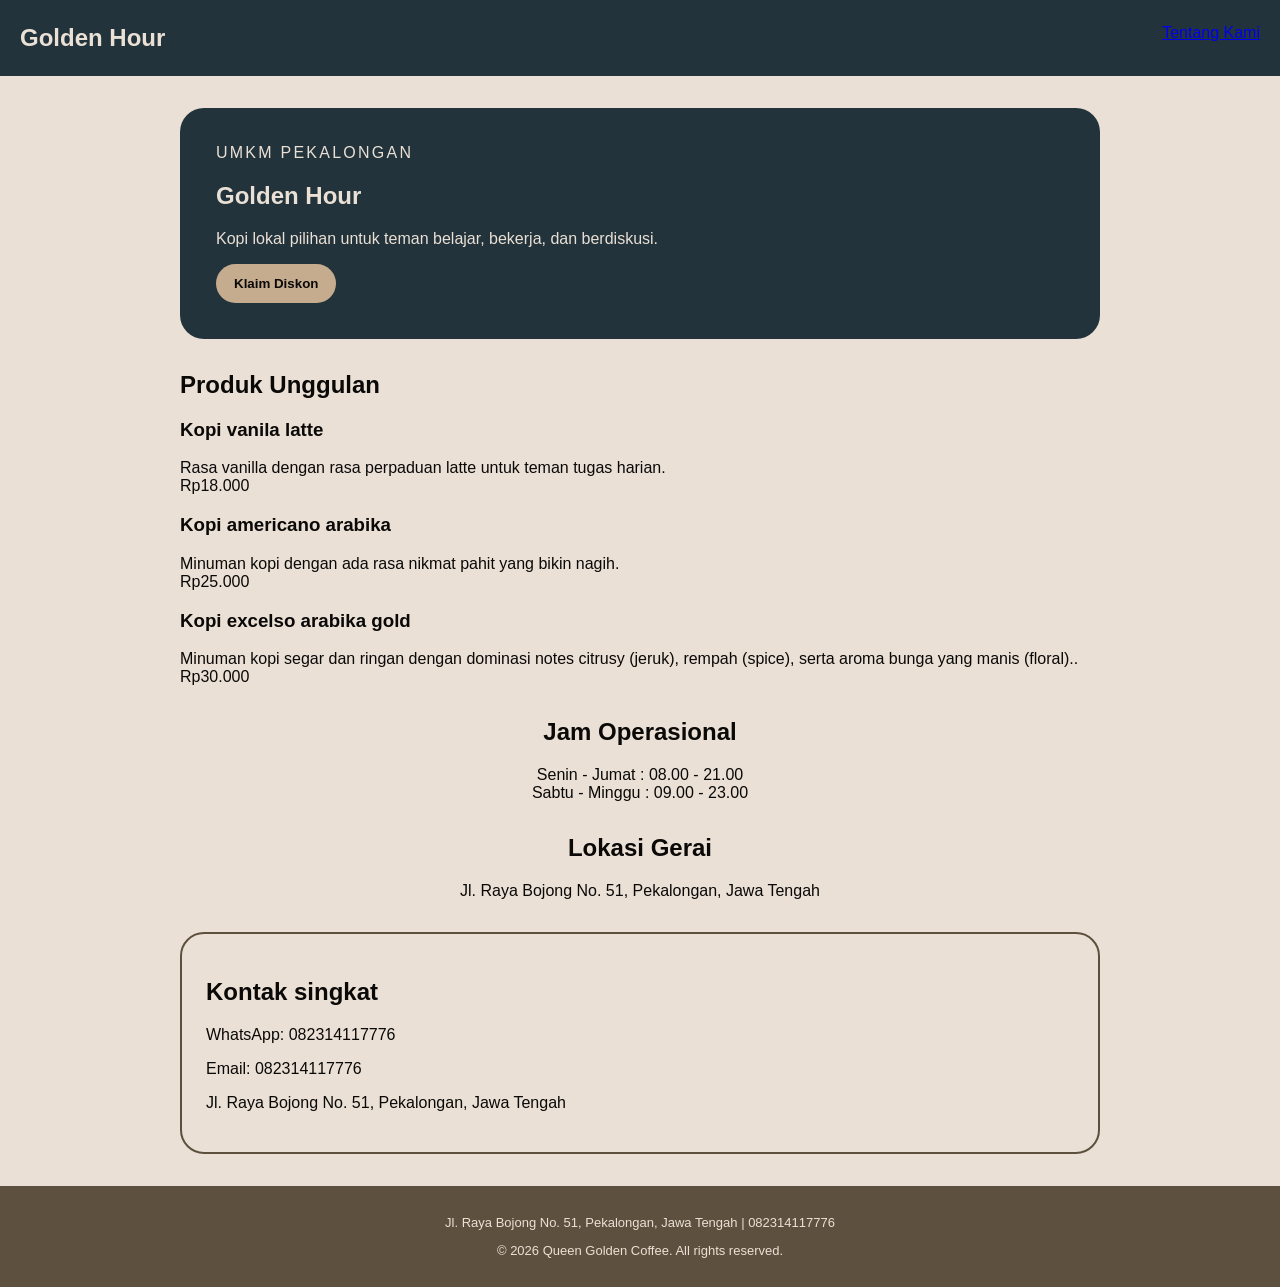
==== index.html @ 0b992c6f ""feat: tambah simantik html dan navigasi dua halaman"" ====
<!doctype html>
<html lang="id">

<head>
  <meta charset="utf-8" />
  <meta name="viewport" content="width=device-width, initial-scale=1" />
  <title>Golden Hour - Website UMKM</title>
  <link rel="stylesheet" href="css/style.css" />
</head>

<body>
  <a class="skip-link" href="#konten">Lewati ke konten utama</a>
  <header class="site-header">
    <h1 class="site-title">Golden Hour</h1>
    <nav class="site-navigation" aria-label="Main Navigation">
      <a href="tentang.html">Tentang Kami</a>
    </nav>
  </header>

  <main class="page" id="konten">
    <section class="hero">
      <p class="eyebrow">UMKM Pekalongan</p>
      <h1>Golden Hour</h1>
      <p>Kopi lokal pilihan untuk teman belajar, bekerja, dan berdiskusi.</p>
      <button id="promoButton" type="button">Klaim Diskon</button>
    </section>

    <section aria-labelledby="produk-title" class="products-section">
      <h2 id="produk-title">Produk Unggulan</h2>
      <div class="product-list">
        <article class="product-card">
          <h3>Kopi vanila latte</h3>
          <p>Rasa vanilla dengan rasa perpaduan latte untuk teman tugas harian.</p>
          <p class="price">Rp18.000</p>
        </article>
        <article class="product-card">
          <h3>Kopi americano arabika</h3>
          <p>Minuman kopi dengan ada rasa nikmat pahit yang bikin nagih.</p>
          <p class="price">Rp25.000</p>
        </article>
        <article class="product-card">
          <h3>Kopi excelso arabika gold</h3>
          <p>Minuman kopi segar dan ringan dengan dominasi notes citrusy (jeruk), rempah (spice), serta aroma bunga yang manis (floral)..</p>
          <p class="price">Rp30.000</p>
        </article>
      </div>
    </section>

    <section aria-labelledby="operational-time" class="operational-hours">
      <h2 id="operational-time">Jam Operasional</h2>
      <p>Senin - Jumat : 08.00 - 21.00</p>
      <p>Sabtu - Minggu : 09.00 - 23.00</p>
    </section>

    <section aria-labelledby="location" class="location-section">
      <h2 id="location">Lokasi Gerai</h2>
      <p>Jl. Raya Bojong No. 51, Pekalongan, Jawa Tengah</p>
    </section>

    <section aria-labelledby="contacts" class="contacts">
      <h2>Kontak singkat</h2>
      <p>WhatsApp: 082314117776</p>
      <p>Email: 082314117776</p>
      <p>Jl. Raya Bojong No. 51, Pekalongan, Jawa Tengah</p>
    </section>

  </main>
  <footer class="site-footer">
    <p>Jl. Raya Bojong No. 51, Pekalongan, Jawa Tengah | 082314117776</p>
    <p>&copy; 2026 Queen Golden Coffee. All rights reserved.</p>
  </footer>
  <script src="js/script.js"></script>
</body>

</html>
---- css/style.css ----
:root {
  --charcoal: #0a0908;
  --slate: #22333b;
  --ivory: #eae0d5;
  --sand: #c6ac8f;
  --brown: #5e503f;
}

.skip-link {
  position: absolute;
  left: -9999px;
  padding: 8px 12px;
  color: var(--ivory);
  background: var(--charcoal);
}

.skip-link:focus {
  top: 8px;
  left: 8px;
}

body {
  margin: 0;
  color: var(--charcoal);
  background: var(--ivory);
  font-family: Arial, sans-serif;
}

.site-header {
  padding: 24px 20px;
  background: var(--slate);
  display: flex;
  justify-content: space-between;
}

.site-title {
  margin: 0;
  color: var(--ivory);
  font-size: 24px;
  font-weight: 700;
}

.profile-image {
  width: 100%;
  max-width: 400px;
  height: auto;
  border-radius: 12px;
  margin-bottom: 16px;
}

.page {
  max-width: 920px;
  margin: 0 auto;
  padding: 32px 20px;
}

.hero {
  padding: 36px;
  color: var(--ivory);
  background: var(--slate);
  border-radius: 24px;
}

.eyebrow {
  margin: 0 0 8px;
  letter-spacing: 0.14em;
  text-transform: uppercase;
}

.products {
  padding-left: 1.2rem;
}

button {
  padding: 12px 18px;
  color: var(--charcoal);
  font-weight: 700;
  cursor: pointer;
  background: var(--sand);
  border: 0;
  border-radius: 999px;
}

.products-section {
  margin-top: 32px;
}

.products-section p {
  margin: 0;
}

.operational-hours {
  margin-top: 32px;
  text-align: center;
}

.operational-hours p {
  margin: 0;
}

.location-section {
  margin: 32px;
  text-align: center;
}

.location-section p {
  margin: 0;
}

.contacts {
  background-color: var(--ivory);
  border: 2px solid var(--brown);
  border-radius: 24px;
  padding: 24px;
}

.site-footer {
  font-size: small;
  padding: 16px;
  background: var(--brown);
  color: var(--ivory);
  text-align: center;
}
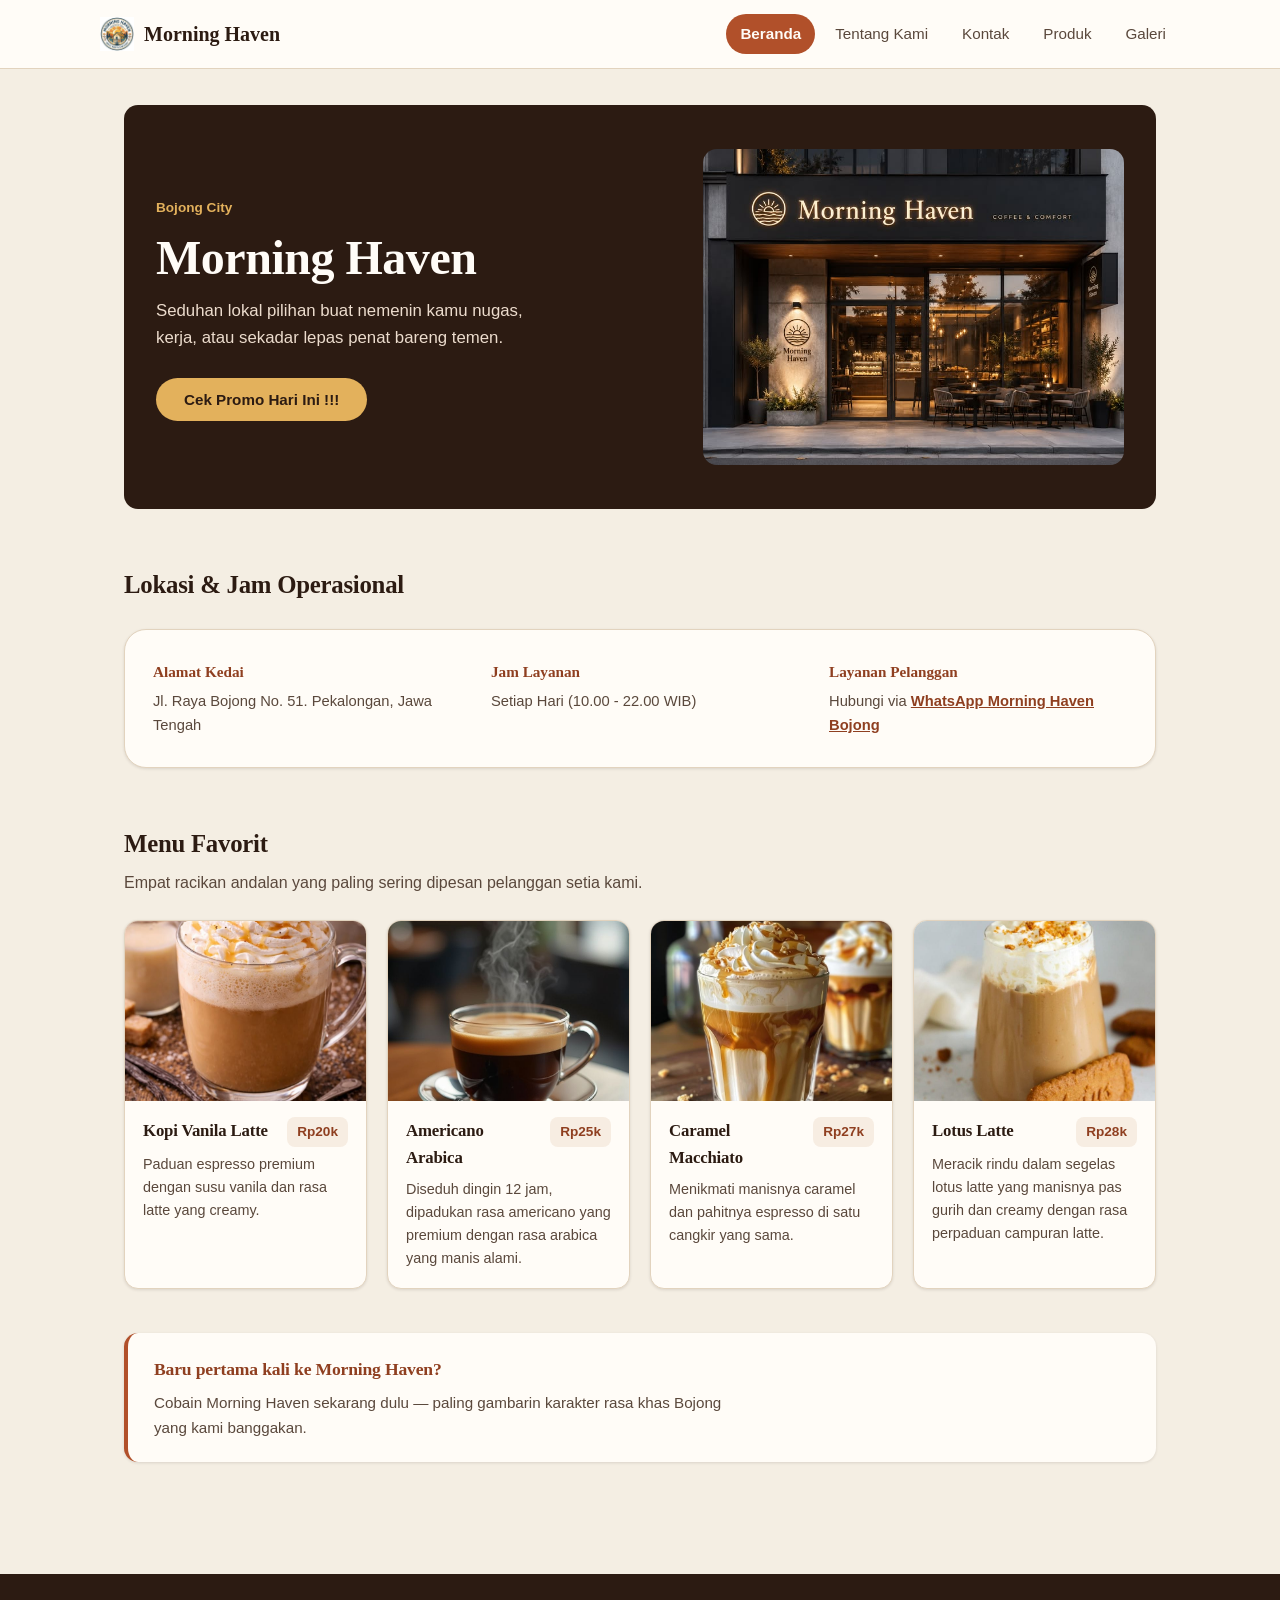
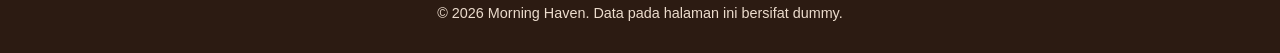
==== commit 3e31343b: "feat03:tambah media dan tabel katalog" ====
--- a/index.html
+++ b/index.html
@@ -1,75 +1,135 @@
-<!doctype html>
+<!DOCTYPE html>
 <html lang="id">
 
 <head>
-  <meta charset="utf-8" />
-  <meta name="viewport" content="width=device-width, initial-scale=1" />
-  <title>Golden Hour - Website UMKM</title>
-  <link rel="stylesheet" href="css/style.css" />
+    <meta charset="UTF-8">
+    <meta name="viewport" content="width=device-width, initial-scale=1.0">
+    <title>Morning Haven - Teman Nyantai & Nongkrong</title>
+    <link rel="stylesheet" href="css/style.css" />
 </head>
 
 <body>
-  <a class="skip-link" href="#konten">Lewati ke konten utama</a>
-  <header class="site-header">
-    <h1 class="site-title">Golden Hour</h1>
-    <nav class="site-navigation" aria-label="Main Navigation">
-      <a href="tentang.html">Tentang Kami</a>
-    </nav>
-  </header>
+    <a class="skip-link" href="#konten">Lewati ke konten utama</a>
+    <header class="site-header">
+        <nav class="nav" aria-label="Navigasi utama">
+            <a class="brand" href="index.html">
+                <img class="brand-mark" src="assest/images/logo_morninghaven.jpeg" alt="logo Morning Haven" width="34" height="34">
+                Morning Haven
+            </a>
+            <ul class="nav-list">
+                <li><a class="active" aria-current="page" href="index.html">Beranda</a></li>
+                <li><a href="tentang.html">Tentang Kami</a></li>
+                <li><a href="index.html#kontak">Kontak</a></li>
+                <li><a href="produk.html">Produk</a></li>
+                <li><a href="galeri.html">Galeri</a></li>
+            </ul>
+        </nav>
+    </header>
 
-  <main class="page" id="konten">
-    <section class="hero">
-      <p class="eyebrow">UMKM Pekalongan</p>
-      <h1>Golden Hour</h1>
-      <p>Kopi lokal pilihan untuk teman belajar, bekerja, dan berdiskusi.</p>
-      <button id="promoButton" type="button">Klaim Diskon</button>
-    </section>
+    <main id="konten" class="page">
+        <!-- Hero Section -->
+        <section class="hero">
+            <div class="hero-copy">
+                <span class="eyebrow">Bojong City</span>
+                <h1>Morning Haven</h1>
+                <p class="hero-desc">Seduhan lokal pilihan buat nemenin kamu nugas, kerja, atau sekadar lepas penat
+                    bareng temen.</p>
+                <div class="hero-action">
+                    <button id="promoButton" type="button" aria-pressed="false">Cek Promo Hari Ini !!!</button>
+                </div>
+            </div>
+            <img src="assest/images/tampak_depan_morninghaven.jpeg" alt="Tampak depan kedai Morning Haven" class="hero-img" />
+        </section>
 
-    <section aria-labelledby="produk-title" class="products-section">
-      <h2 id="produk-title">Produk Unggulan</h2>
-      <div class="product-list">
-        <article class="product-card">
-          <h3>Kopi vanila latte</h3>
-          <p>Rasa vanilla dengan rasa perpaduan latte untuk teman tugas harian.</p>
-          <p class="price">Rp18.000</p>
-        </article>
-        <article class="product-card">
-          <h3>Kopi americano arabika</h3>
-          <p>Minuman kopi dengan ada rasa nikmat pahit yang bikin nagih.</p>
-          <p class="price">Rp25.000</p>
-        </article>
-        <article class="product-card">
-          <h3>Kopi excelso arabika gold</h3>
-          <p>Minuman kopi segar dan ringan dengan dominasi notes citrusy (jeruk), rempah (spice), serta aroma bunga yang manis (floral)..</p>
-          <p class="price">Rp30.000</p>
-        </article>
-      </div>
-    </section>
+        <section id="kontak" class="section" aria-labelledby="kontak-title">
+            <div class="section-head">
+                <h2 id="kontak-title">Lokasi & Jam Operasional</h2>
+            </div>
+            <div class="contact-card">
+                <div class="contact-item">
+                    <strong>Alamat Kedai</strong>
+                    <p>Jl. Raya Bojong No. 51. Pekalongan, Jawa Tengah </p>
+                </div>
+                <div class="contact-item">
+                    <strong>Jam Layanan</strong>
+                    <p>Setiap Hari (10.00 - 22.00 WIB)</p>
+                </div>
+                <div class="contact-item">
+                    <strong>Layanan Pelanggan</strong>
+                    <p>Hubungi via <a href="https://wa.me/6282314117776" target="_blank"
+                            rel="noopener noreferrer">WhatsApp Morning Haven Bojong</a></p>
+                </div>
+            </div>
+        </section>
 
-    <section aria-labelledby="operational-time" class="operational-hours">
-      <h2 id="operational-time">Jam Operasional</h2>
-      <p>Senin - Jumat : 08.00 - 21.00</p>
-      <p>Sabtu - Minggu : 09.00 - 23.00</p>
-    </section>
+        <section class="section" aria-labelledby="produk-title">
+            <div class="section-head">
+                <h2 id="produk-title">Menu Favorit</h2>
+                <p>Empat racikan andalan yang paling sering dipesan pelanggan setia kami.</p>
+            </div>
 
-    <section aria-labelledby="location" class="location-section">
-      <h2 id="location">Lokasi Gerai</h2>
-      <p>Jl. Raya Bojong No. 51, Pekalongan, Jawa Tengah</p>
-    </section>
+            <div class="products">
+                <figure class="product-card">
+                    <img src="assest/images/kopi_vanilalatte.jpeg" alt=""Kopi Vanila latte mood booster terbaikku hari ini
+                       class="product-img">
+                    <figcaption>
+                        <div class="product-header">
+                            <h3>Kopi Vanila Latte</h3>
+                            <span class="price">Rp20k</span>
+                        </div>
+                        <p>Paduan espresso premium dengan susu vanila dan rasa latte yang creamy.</p>
+                    </figcaption>
+                </figure>
 
-    <section aria-labelledby="contacts" class="contacts">
-      <h2>Kontak singkat</h2>
-      <p>WhatsApp: 082314117776</p>
-      <p>Email: 082314117776</p>
-      <p>Jl. Raya Bojong No. 51, Pekalongan, Jawa Tengah</p>
-    </section>
+               <figure class="product-card">
+                    <img src="assest/images/americano_arabica.jpeg" alt="Americano Arabica dengan disajikan segelas kopi pahit es bikin nagih"
+                        class="product-img">
+                    <figcaption>
+                        <div class="product-header">
+                            <h3>Americano Arabica</h3>
+                            <span class="price">Rp25k</span>
+                        </div>
+                        <p>Diseduh dingin 12 jam, dipadukan rasa americano yang premium dengan rasa arabica yang manis alami.</p>
+                    </figcaption>
+                </figure>
 
-  </main>
-  <footer class="site-footer">
-    <p>Jl. Raya Bojong No. 51, Pekalongan, Jawa Tengah | 082314117776</p>
-    <p>&copy; 2026 Queen Golden Coffee. All rights reserved.</p>
-  </footer>
-  <script src="js/script.js"></script>
+                <figure class="product-card">
+                    <img src="assest/images/caramel_macchiato.jpeg" alt="Caramel Macchiato dengan rasa caramel yang manis dan creamy"
+                        class="product-img">
+                    <figcaption>
+                        <div class="product-header">
+                            <h3>Caramel Macchiato</h3>
+                            <span class="price">Rp27k</span>
+                        </div>
+                        <p>Menikmati manisnya caramel dan pahitnya espresso di satu cangkir yang sama.</p>
+                    </figcaption>
+                </figure>
+
+               <figure class="product-card">
+                    <img src="assest/images/lotus_latte.jpeg"
+                        alt="Lotus dengan perpaduan sempurna latte yang creamy" class="product-img">
+                    <figcaption>
+                        <div class="product-header">
+                            <h3>Lotus Latte</h3>
+                            <span class="price">Rp28k</span>
+                        </div>
+                        <p>Meracik rindu dalam segelas lotus latte yang manisnya pas gurih dan creamy dengan rasa perpaduan campuran latte.</p>
+                    </figcaption>
+                </figure>
+            </div>
+        </section>
+
+        <aside class="aside-note" aria-labelledby="aside-title">
+            <h2 id="aside-title">Baru pertama kali ke Morning Haven?</h2>
+            <p>Cobain Morning Haven sekarang dulu — paling gambarin karakter rasa khas Bojong yang kami banggakan.</p>
+        </aside>
+    </main>
+
+    <footer class="site-footer">
+        <p>&copy; 2026 Morning Haven. Data pada halaman ini bersifat dummy.</p>
+    </footer>
+
+    <script src="js/script.js"></script>
 </body>
 
 </html>
--- a/css/style.css
+++ b/css/style.css
@@ -1,123 +1,653 @@
 :root {
-  --charcoal: #0a0908;
-  --slate: #22333b;
-  --ivory: #eae0d5;
-  --sand: #c6ac8f;
-  --brown: #5e503f;
-}
-
+    --ink: #2c1b12;
+    --ink-soft: #5a483c;
+    --cream: #f4eee3;
+    --paper: #fffcf7;
+    --line: #e2d3be;
+    --table-border: #b99b72;
+    --rust: #b1502a;
+    --rust-dark: #8f3f20;
+    --gold: #c98a2b;
+    --gold-light: #e3b15c;
+    --moss: #57623e;
+
+    --font-display: "Iowan Old Style", "Palatino Linotype", Georgia, "Times New Roman", serif;
+    --font-body: "Segoe UI", "Helvetica Neue", Arial, sans-serif;
+
+    --radius-lg: 22px;
+    --radius-md: 14px;
+    --radius-sm: 8px;
+    --shadow-card: 0 1px 3px rgba(44, 27, 18, 0.12);
+    --content-w: 1080px;
+}
+
+* {
+    box-sizing: border-box;
+}
+
+html {
+    scroll-behavior: smooth;
+}
+
+@media (prefers-reduced-motion: reduce) {
+    html {
+        scroll-behavior: auto;
+    }
+
+    * {
+        animation-duration: 0.01ms !important;
+        transition-duration: 0.01ms !important;
+    }
+}
+
+body {
+    margin: 0;
+    color: var(--ink);
+    background-color: var(--cream);
+    font-family: var(--font-body);
+    line-height: 1.6;
+}
+
+h1,
+h2,
+h3 {
+    font-family: var(--font-display);
+    color: var(--ink);
+    letter-spacing: -0.01em;
+}
+
+p {
+    max-width: 68ch;
+}
+
+a {
+    color: var(--rust-dark);
+}
+
+img {
+    max-width: 100%;
+    height: auto;
+    display: block;
+}
+
+.page {
+    max-width: var(--content-w);
+    margin: 0 auto;
+    padding: 36px 24px 64px;
+}
+
+/* Header & navigasi */
+#kontak {
+    scroll-margin-top: 90px;
+}
+
+.site-header {
+    padding: 14px 24px;
+    background: var(--paper);
+    border-bottom: 1px solid var(--line);
+    position: sticky;
+    top: 0;
+    z-index: 20;
+}
+
+.nav {
+    max-width: var(--content-w);
+    margin: 0 auto;
+    display: flex;
+    align-items: center;
+    justify-content: space-between;
+    gap: 16px;
+    flex-wrap: wrap;
+}
+
+.brand {
+    display: inline-flex;
+    align-items: center;
+    gap: 10px;
+    color: var(--ink);
+    font-family: var(--font-display);
+    font-weight: 700;
+    font-size: 1.25rem;
+    text-decoration: none;
+}
+
+.brand-mark {
+    width: 34px;
+    height: 34px;
+    flex-shrink: 0;
+}
+
+.nav-toggle {
+    display: none;
+}
+
+.nav-list {
+    display: flex;
+    padding: 0;
+    margin: 0;
+    list-style: none;
+    gap: 6px;
+    flex-wrap: wrap;
+}
+
+.nav-list a {
+    display: inline-block;
+    padding: 8px 14px;
+    border-radius: 999px;
+    color: var(--ink-soft);
+    text-decoration: none;
+    font-size: 0.95rem;
+}
+
+.nav-list a:hover {
+    background: var(--cream);
+    color: var(--ink);
+}
+
+.nav-list a.active,
+.nav-list a[aria-current="page"] {
+    font-weight: 700;
+    color: var(--paper);
+    background: var(--rust);
+}
+
+@media (max-width: 640px) {
+    .nav-list {
+        width: 100%;
+        justify-content: flex-start;
+        gap: 4px;
+    }
+
+    .nav-list a {
+        padding: 8px 10px;
+        font-size: 0.88rem;
+    }
+}
+
+/*Hero*/
+.hero {
+    padding: 44px 32px;
+    color: var(--paper);
+    background: var(--ink);
+    border-radius: var(--radius-md);
+    display: grid;
+    grid-template-columns: 1.1fr 0.9fr;
+    align-items: center;
+    gap: 32px;
+}
+
+.eyebrow {
+    display: inline-block;
+    font-size: 0.85rem;
+    font-weight: 600;
+    color: var(--gold-light);
+    margin-bottom: 14px;
+}
+
+.hero h1 {
+    margin: 0 0 14px 0;
+    color: var(--paper);
+    font-size: clamp(2.1rem, 4vw, 3rem);
+    line-height: 1.08;
+}
+
+.hero-desc {
+    margin: 0 0 26px 0;
+    max-width: 42ch;
+    font-size: 1.05rem;
+    color: #ecdccd;
+}
+
+.hero-action {
+    margin: 0;
+}
+
+button,
+.btn {
+    padding: 13px 28px;
+    color: var(--ink);
+    font-weight: 700;
+    font-size: 0.95rem;
+    font-family: var(--font-body);
+    cursor: pointer;
+    background-color: var(--gold-light);
+    border: none;
+    border-radius: 999px;
+    transition: background-color 0.2s, transform 0.1s;
+}
+
+button:hover,
+.btn:hover {
+    background-color: var(--gold);
+}
+
+button:active,
+.btn:active {
+    transform: scale(0.98);
+}
+
+.hero-img {
+    width: 100%;
+    aspect-ratio: 4 / 3;
+    object-fit: cover;
+    border-radius: var(--radius-md);
+}
+
+@media (max-width: 720px) {
+    .hero {
+        grid-template-columns: 1fr;
+        padding: 40px 22px;
+        text-align: left;
+    }
+}
+
+/*Section*/
+.section {
+    margin-top: 56px;
+}
+
+.section-head {
+    margin-bottom: 24px;
+    max-width: 62ch;
+}
+
+.section-head h2 {
+    font-size: 1.55rem;
+    margin: 0 0 6px 0;
+}
+
+.section-head p {
+    margin: 0;
+    color: var(--ink-soft);
+}
+
+/*Kontak*/
+.contact-card {
+    background: var(--paper);
+    border: 1px solid var(--line);
+    border-radius: var(--radius-lg);
+    padding: 8px;
+    box-shadow: var(--shadow-card);
+    display: grid;
+    grid-template-columns: repeat(3, 1fr);
+}
+
+.contact-item {
+    padding: 22px 20px;
+}
+
+.contact-item strong {
+    display: block;
+    color: var(--rust-dark);
+    margin-bottom: 6px;
+    font-size: 0.95rem;
+    font-family: var(--font-display);
+}
+
+.contact-item p {
+    margin: 0;
+    font-size: 0.92rem;
+    color: var(--ink-soft);
+}
+
+.contact-item a {
+    color: var(--rust-dark);
+    font-weight: 700;
+    text-decoration: underline;
+}
+
+.contact-item a:hover {
+    color: var(--ink);
+}
+
+@media (max-width: 700px) {
+    .contact-card {
+        grid-template-columns: 1fr;
+    }
+}
+
+/*Product cards*/
+.products {
+    display: grid;
+    grid-template-columns: repeat(auto-fit, minmax(220px, 1fr));
+    gap: 20px;
+}
+
+.product-card {
+    background: var(--paper);
+    border: 1px solid var(--line);
+    border-radius: var(--radius-md);
+    overflow: hidden;
+    box-shadow: var(--shadow-card);
+    margin: 0;
+}
+
+.product-card img {
+    width: 100%;
+    aspect-ratio: 4 / 3;
+    object-fit: cover;
+}
+
+.product-card figcaption {
+    padding: 16px 18px 18px;
+}
+
+.product-header {
+    display: flex;
+    align-items: baseline;
+    justify-content: space-between;
+    gap: 8px;
+    margin-bottom: 6px;
+}
+
+.product-header h3 {
+    margin: 0;
+    font-size: 1.05rem;
+}
+
+.price {
+    flex-shrink: 0;
+    font-weight: 700;
+    font-family: var(--font-body);
+    color: var(--rust-dark);
+    background-color: #f7ede2;
+    padding: 4px 10px;
+    border-radius: var(--radius-sm);
+    font-size: 0.85rem;
+    white-space: nowrap;
+}
+
+.product-card p {
+    margin: 0;
+    font-size: 0.9rem;
+    color: var(--ink-soft);
+}
+
+.new-badge {
+    display: inline-block;
+    font-size: 0.72rem;
+    font-weight: 700;
+    color: var(--paper);
+    background: var(--moss);
+    padding: 3px 9px;
+    border-radius: 999px;
+    margin-bottom: 8px;
+}
+
+/*Aside*/
+.aside-note {
+    margin-top: 44px;
+    background: var(--paper);
+    border-left: 4px solid var(--rust);
+    border-radius: var(--radius-md);
+    padding: 22px 26px;
+    box-shadow: var(--shadow-card);
+}
+
+.aside-note h2 {
+    margin: 0 0 8px 0;
+    font-size: 1.1rem;
+    color: var(--rust-dark);
+}
+
+.aside-note p {
+    margin: 0;
+    font-size: 0.95rem;
+    color: var(--ink-soft);
+}
+
+/*Hero card (Tentang / Produk / Galeri)*/
+.about-hero {
+    background: var(--ink);
+    border: 1px solid var(--line);
+    border-radius: var(--radius-md);
+    padding: 40px 28px;
+    display: grid;
+    grid-template-columns: 1fr 1fr;
+    gap: 32px;
+    align-items: center;
+    box-shadow: var(--shadow-card);
+}
+
+.about-hero .eyebrow {
+    color: var(--gold-light);
+}
+
+.about-hero h1 {
+    margin: 0 0 14px 0;
+    font-size: clamp(1.9rem, 3.4vw, 2.4rem);
+    color: var(--paper);
+}
+
+.about-desc {
+    margin: 0;
+    color: #ecdccd;
+    font-size: 1.02rem;
+    line-height: 1.75;
+}
+
+.about-img {
+    width: 100%;
+    aspect-ratio: 4 / 3;
+    object-fit: cover;
+    border-radius: var(--radius-md);
+}
+
+@media (max-width: 720px) {
+    .about-hero {
+        grid-template-columns: 1fr;
+        padding: 32px 22px;
+    }
+}
+
+.values-grid {
+    display: grid;
+    grid-template-columns: repeat(auto-fit, minmax(230px, 1fr));
+    gap: 20px;
+}
+
+.value-item {
+    background: var(--paper);
+    border: 1px solid var(--line);
+    border-radius: var(--radius-md);
+    padding: 26px 22px;
+    box-shadow: var(--shadow-card);
+}
+
+.value-icon {
+    width: 40px;
+    height: 40px;
+    color: var(--rust);
+    margin-bottom: 14px;
+}
+
+.value-item h3 {
+    margin: 0 0 8px 0;
+    font-size: 1.08rem;
+}
+
+.value-item p {
+    margin: 0;
+    font-size: 0.92rem;
+    color: var(--ink-soft);
+    line-height: 1.55;
+}
+
+/*Produk — kategori & tabel*/
+.intro-lede {
+    font-size: 1.05rem;
+    color: var(--ink-soft);
+    max-width: 62ch;
+}
+
+.category-list {
+    display: grid;
+    grid-template-columns: repeat(auto-fit, minmax(200px, 1fr));
+    gap: 14px;
+    padding: 0;
+    margin: 0 0 8px 0;
+    list-style: none;
+}
+
+.category-list li {
+    background: var(--paper);
+    border: 1px solid var(--line);
+    border-radius: var(--radius-sm);
+    padding: 14px 16px;
+    font-size: 0.92rem;
+    color: var(--ink-soft);
+}
+
+.price-table-wrap {
+    background: var(--paper);
+    border: 1px solid var(--table-border);
+    border-radius: var(--radius-md);
+    overflow: hidden;
+    overflow-x: auto;
+}
+
+table {
+    width: 100%;
+    border-collapse: collapse;
+    min-width: 480px;
+}
+
+caption {
+    text-align: left;
+    font-weight: 700;
+    padding: 16px 18px 4px;
+    font-family: var(--font-display);
+    color: var(--ink);
+}
+
+thead th {
+    text-align: left;
+    font-size: 0.82rem;
+    letter-spacing: 0.02em;
+    color: var(--paper);
+    background: var(--rust-dark);
+    padding: 12px 18px;
+    border-bottom: 2px solid var(--ink);
+}
+
+tbody th,
+tbody td {
+    padding: 12px 18px;
+    border-bottom: 1px solid var(--table-border);
+    font-size: 0.94rem;
+}
+
+tbody th {
+    text-align: left;
+    font-weight: 600;
+    color: var(--ink);
+}
+
+tbody td.price-cell {
+    color: var(--rust-dark);
+    font-weight: 700;
+    white-space: nowrap;
+}
+
+tbody tr:nth-child(even) {
+    background: var(--cream);
+}
+
+tbody tr:last-child th,
+tbody tr:last-child td {
+    border-bottom: none;
+}
+
+/*Galeri*/
+.gallery-grid {
+    display: grid;
+    grid-template-columns: repeat(auto-fit, minmax(240px, 1fr));
+    gap: 20px;
+}
+
+.media-card {
+    margin: 0;
+    background: var(--paper);
+    border: 1px solid var(--line);
+    border-radius: var(--radius-md);
+    overflow: hidden;
+    box-shadow: var(--shadow-card);
+}
+
+.media-card img {
+    width: 100%;
+    aspect-ratio: 4 / 3;
+    object-fit: cover;
+}
+
+.media-card figcaption {
+    padding: 14px 16px;
+    font-size: 0.88rem;
+    color: var(--ink-soft);
+}
+
+.video-wrap {
+    background: var(--paper);
+    border: 1px solid var(--line);
+    border-radius: var(--radius-md);
+    padding: 18px;
+    box-shadow: var(--shadow-card);
+}
+
+.video-wrap video {
+    width: 100%;
+    aspect-ratio: 4 / 3;
+    border-radius: var(--radius-sm);
+    background: var(--ink);
+}
+
+.video-caption {
+    margin: 12px 4px 0;
+    font-size: 0.88rem;
+    color: var(--ink-soft);
+}
+
+.audio-caption {
+    margin: 0 4px 12px;
+}
+
+.audio-player {
+    width: 100%;
+}
+
+/*Asebilitas dan footer*/
 .skip-link {
-  position: absolute;
-  left: -9999px;
-  padding: 8px 12px;
-  color: var(--ivory);
-  background: var(--charcoal);
+    position: absolute;
+    left: -9999px;
+    padding: 8px 12px;
+    color: var(--paper);
+    background: var(--ink);
+    border-radius: var(--radius-sm);
+    z-index: 30;
 }
 
 .skip-link:focus {
-  top: 8px;
-  left: 8px;
-}
-
-body {
-  margin: 0;
-  color: var(--charcoal);
-  background: var(--ivory);
-  font-family: Arial, sans-serif;
-}
-
-.site-header {
-  padding: 24px 20px;
-  background: var(--slate);
-  display: flex;
-  justify-content: space-between;
-}
-
-.site-title {
-  margin: 0;
-  color: var(--ivory);
-  font-size: 24px;
-  font-weight: 700;
-}
-
-.profile-image {
-  width: 100%;
-  max-width: 400px;
-  height: auto;
-  border-radius: 12px;
-  margin-bottom: 16px;
-}
-
-.page {
-  max-width: 920px;
-  margin: 0 auto;
-  padding: 32px 20px;
-}
-
-.hero {
-  padding: 36px;
-  color: var(--ivory);
-  background: var(--slate);
-  border-radius: 24px;
-}
-
-.eyebrow {
-  margin: 0 0 8px;
-  letter-spacing: 0.14em;
-  text-transform: uppercase;
-}
-
-.products {
-  padding-left: 1.2rem;
-}
-
-button {
-  padding: 12px 18px;
-  color: var(--charcoal);
-  font-weight: 700;
-  cursor: pointer;
-  background: var(--sand);
-  border: 0;
-  border-radius: 999px;
-}
-
-.products-section {
-  margin-top: 32px;
-}
-
-.products-section p {
-  margin: 0;
-}
-
-.operational-hours {
-  margin-top: 32px;
-  text-align: center;
-}
-
-.operational-hours p {
-  margin: 0;
-}
-
-.location-section {
-  margin: 32px;
-  text-align: center;
-}
-
-.location-section p {
-  margin: 0;
-}
-
-.contacts {
-  background-color: var(--ivory);
-  border: 2px solid var(--brown);
-  border-radius: 24px;
-  padding: 24px;
+    top: 8px;
+    left: 8px;
+}
+
+a:focus-visible,
+button:focus-visible,
+.nav-list a:focus-visible {
+    outline: 3px solid #2563eb;
+    outline-offset: 3px;
 }
 
 .site-footer {
-  font-size: small;
-  padding: 16px;
-  background: var(--brown);
-  color: var(--ivory);
-  text-align: center;
+    padding: 28px 24px;
+    color: #ecdccd;
+    text-align: center;
+    background: var(--ink);
+    margin-top: 48px;
+    font-size: 0.9rem;
+}
+
+.site-footer p {
+    margin: 0 auto;
+    max-width: var(--content-w);
 }
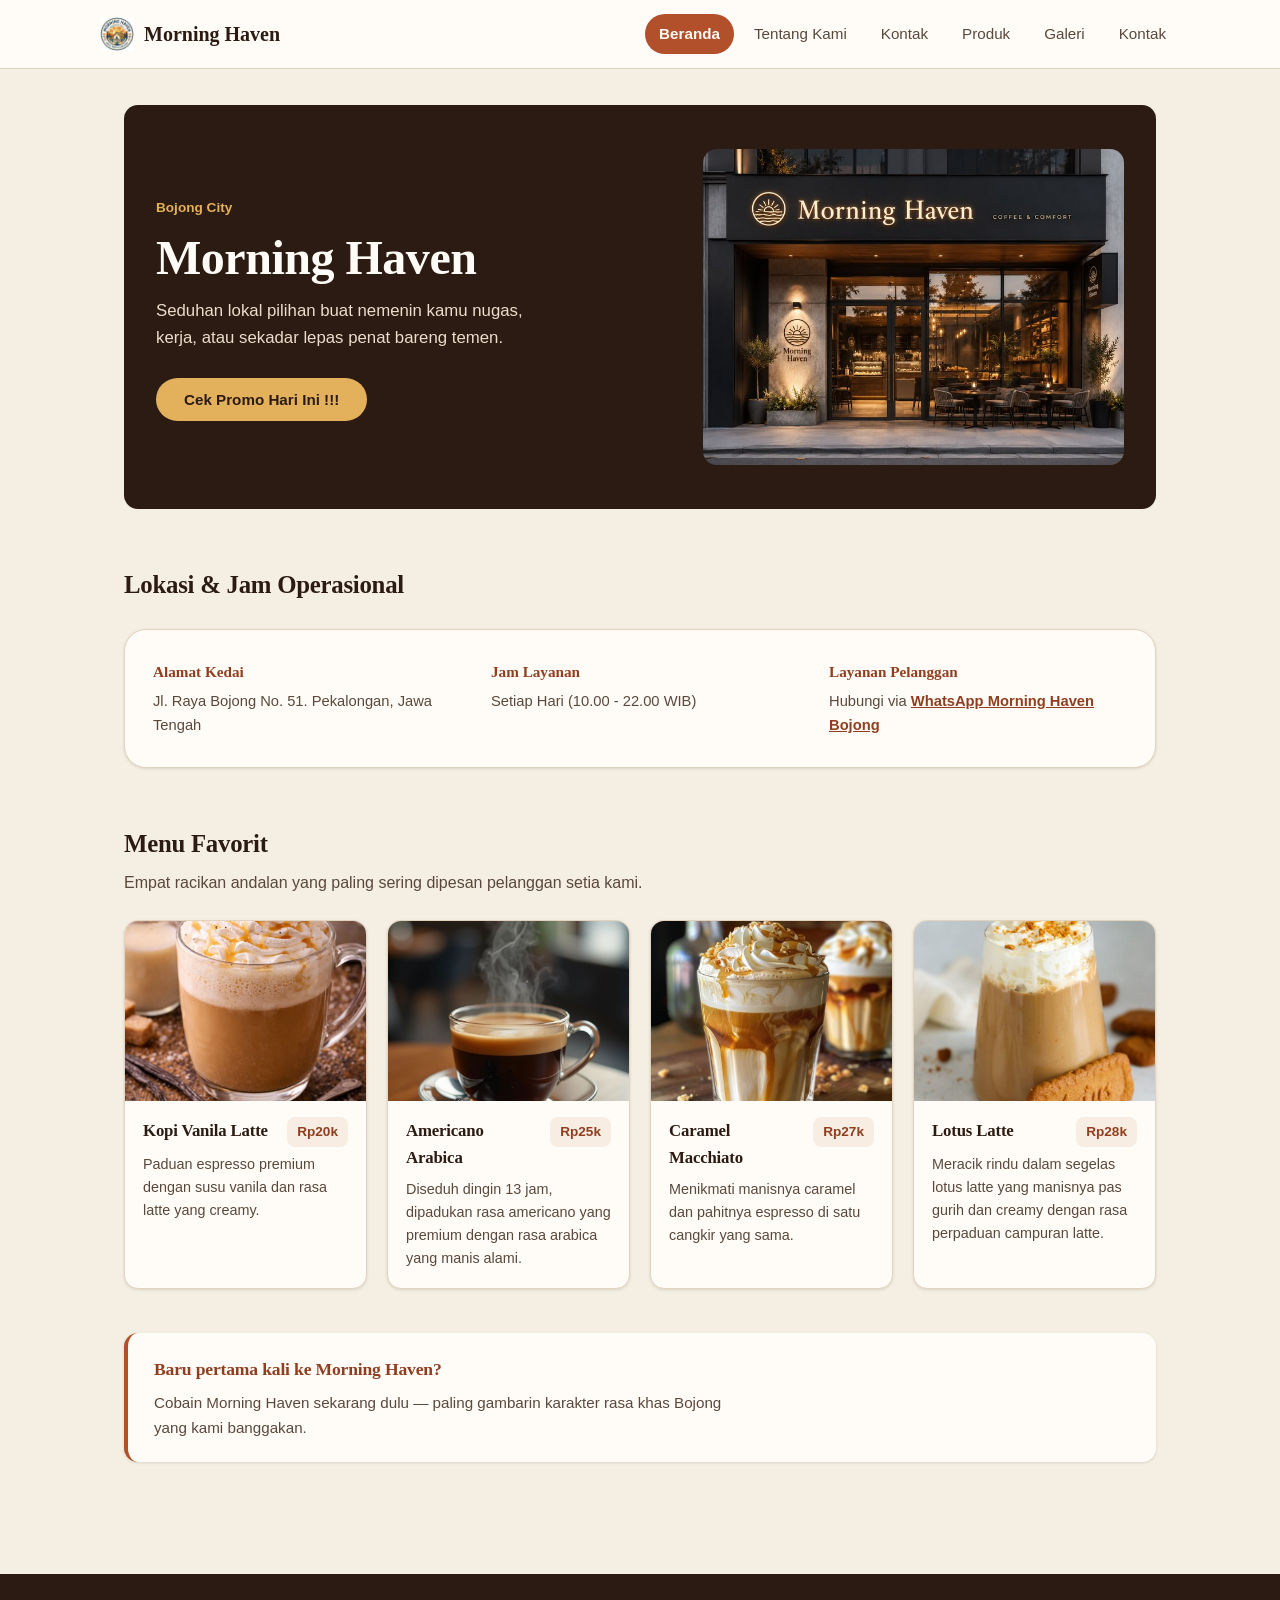
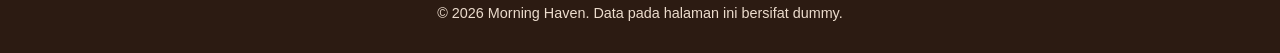
==== commit a51a2e71: ""featP04: tambah form kontak aksesibel dan preview"" ====
--- a/index.html
+++ b/index.html
@@ -22,6 +22,7 @@
                 <li><a href="index.html#kontak">Kontak</a></li>
                 <li><a href="produk.html">Produk</a></li>
                 <li><a href="galeri.html">Galeri</a></li>
+                <li><a href="kontak.html">Kontak</a></li>
             </ul>
         </nav>
     </header>
@@ -89,7 +90,7 @@
                             <h3>Americano Arabica</h3>
                             <span class="price">Rp25k</span>
                         </div>
-                        <p>Diseduh dingin 12 jam, dipadukan rasa americano yang premium dengan rasa arabica yang manis alami.</p>
+                        <p>Diseduh dingin 13 jam, dipadukan rasa americano yang premium dengan rasa arabica yang manis alami.</p>
                     </figcaption>
                 </figure>
 
--- a/css/style.css
+++ b/css/style.css
@@ -633,6 +633,9 @@
 
 a:focus-visible,
 button:focus-visible,
+input:focus-visible,
+select:focus-visible,
+textarea:focus-visible,
 .nav-list a:focus-visible {
     outline: 3px solid #2563eb;
     outline-offset: 3px;
@@ -650,4 +653,181 @@
 .site-footer p {
     margin: 0 auto;
     max-width: var(--content-w);
+}
+
+.contact-layout {
+    display: grid;
+    grid-template-columns: 1.6fr 1fr;
+    gap: 28px;
+    align-items: start;
+}
+
+.form-card {
+    display: grid;
+    grid-template-columns: 1fr 1fr;
+    gap: 0 20px;
+    padding: 28px 24px;
+    background: var(--paper);
+    border: 1px solid var(--line);
+    border-radius: var(--radius-lg);
+    box-shadow: var(--shadow-card);
+}
+
+.form-note,
+.form-card fieldset,
+.field-full,
+.form-card > button {
+    grid-column: 1 / -1;
+}
+
+.form-note {
+    margin: 0 0 20px 0;
+    font-size: 0.92rem;
+    color: var(--ink-soft);
+}
+
+.field {
+    margin-bottom: 18px;
+}
+
+.field label {
+    display: block;
+    margin-bottom: 6px;
+    font-weight: 600;
+}
+
+input[type="text"],
+input[type="email"],
+input[type="tel"],
+select,
+textarea {
+    width: 100%;
+    padding: 10px 12px;
+    font: inherit;
+    color: var(--ink);
+    background: #ffffff;
+    border: 1px solid var(--table-border);
+    border-radius: var(--radius-sm);
+}
+
+textarea {
+    resize: vertical;
+}
+
+.help-text {
+    margin: 6px 0 0 0;
+    font-size: 0.85rem;
+    color: var(--ink-soft);
+}
+
+fieldset {
+    margin: 0 0 18px 0;
+    padding: 14px 16px 8px;
+    border: 1px solid var(--line);
+    border-radius: var(--radius-sm);
+}
+
+legend {
+    padding: 0 8px;
+    font-weight: 600;
+}
+
+.choice-group {
+    display: grid;
+    grid-template-columns: repeat(auto-fit, minmax(170px, 1fr));
+    gap: 10px 20px;
+}
+
+.choice {
+    display: flex;
+    align-items: center;
+    gap: 8px;
+    margin-bottom: 8px;
+}
+
+.choice input {
+    margin: 0;
+    flex-shrink: 0;
+}
+
+.form-card > button {
+    justify-self: start;
+}
+
+.contact-side {
+    display: flex;
+    flex-direction: column;
+    gap: 20px;
+}
+
+.side-card {
+    padding: 22px 20px;
+    background: var(--paper);
+    border: 1px solid var(--line);
+    border-radius: var(--radius-lg);
+    box-shadow: var(--shadow-card);
+}
+
+.side-card h3 {
+    margin: 0 0 14px 0;
+    font-size: 1.05rem;
+    color: var(--rust-dark);
+}
+
+.side-list {
+    margin: 0;
+}
+
+.side-item {
+    padding: 10px 0;
+    border-top: 1px solid var(--line);
+}
+
+.side-item:first-child {
+    border-top: none;
+    padding-top: 0;
+}
+
+.side-item dt {
+    font-size: 0.82rem;
+    font-weight: 600;
+    color: var(--ink-soft);
+}
+
+.side-item dd {
+    margin: 3px 0 0 0;
+    font-size: 0.94rem;
+}
+
+.side-item dd a {
+    color: var(--rust-dark);
+    font-weight: 700;
+}
+
+#preview-form {
+    margin: 0;
+    padding: 16px;
+    color: var(--ink);
+    font-size: 0.88rem;
+    white-space: pre-wrap;
+    overflow-wrap: anywhere;
+    background: var(--cream);
+    border: 1px solid var(--line);
+    border-radius: var(--radius-md);
+}
+
+@media (max-width: 900px) {
+    .contact-layout {
+        grid-template-columns: 1fr;
+    }
+}
+
+@media (max-width: 560px) {
+    .form-card {
+        grid-template-columns: 1fr;
+    }
+
+    .field {
+        grid-column: 1 / -1;
+    }
 }
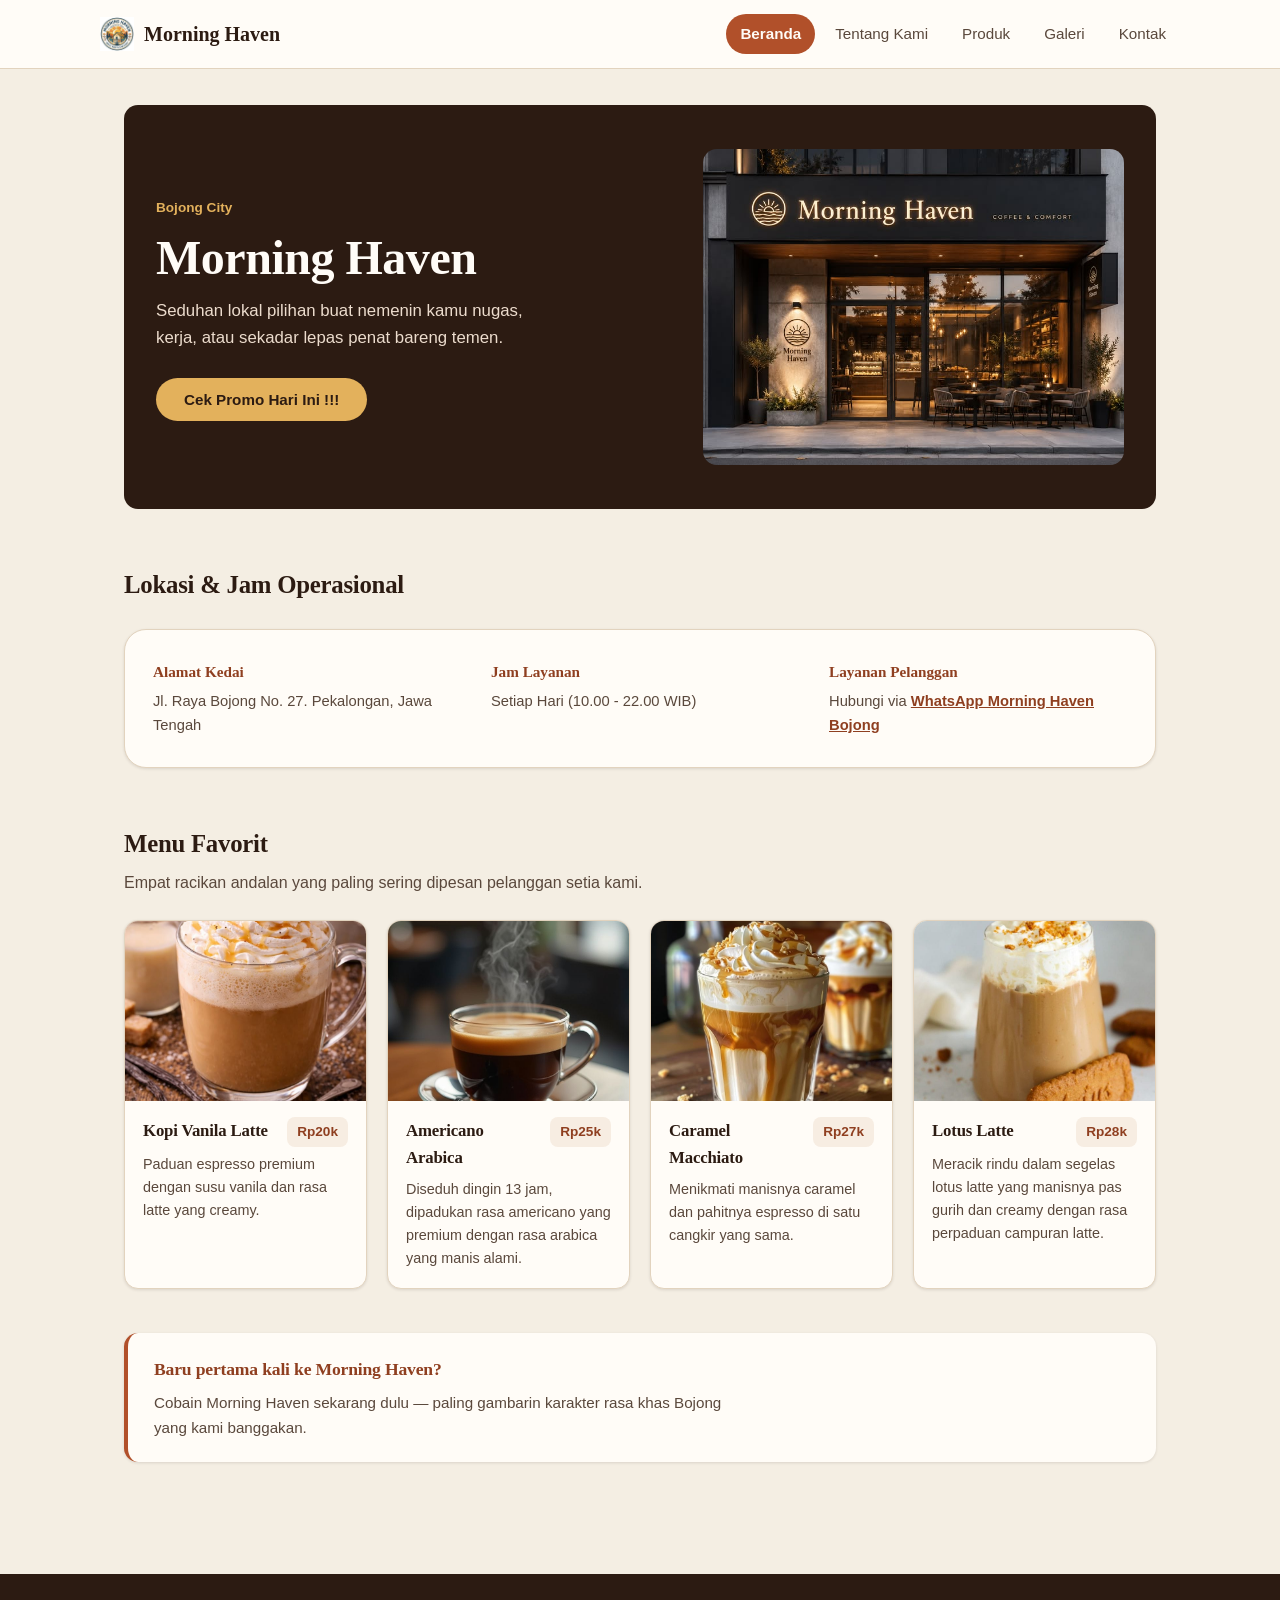
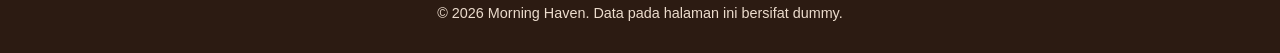
==== commit 8dc671ad: ""featP04: tambah form kontak aksesibel dan preview"" ====
--- a/index.html
+++ b/index.html
@@ -19,7 +19,6 @@
             <ul class="nav-list">
                 <li><a class="active" aria-current="page" href="index.html">Beranda</a></li>
                 <li><a href="tentang.html">Tentang Kami</a></li>
-                <li><a href="index.html#kontak">Kontak</a></li>
                 <li><a href="produk.html">Produk</a></li>
                 <li><a href="galeri.html">Galeri</a></li>
                 <li><a href="kontak.html">Kontak</a></li>
@@ -49,7 +48,7 @@
             <div class="contact-card">
                 <div class="contact-item">
                     <strong>Alamat Kedai</strong>
-                    <p>Jl. Raya Bojong No. 51. Pekalongan, Jawa Tengah </p>
+                    <p>Jl. Raya Bojong No. 27. Pekalongan, Jawa Tengah </p>
                 </div>
                 <div class="contact-item">
                     <strong>Jam Layanan</strong>
--- a/css/style.css
+++ b/css/style.css
@@ -76,7 +76,6 @@
     padding: 36px 24px 64px;
 }
 
-/* Header & navigasi */
 #kontak {
     scroll-margin-top: 90px;
 }
@@ -164,7 +163,6 @@
     }
 }
 
-/*Hero*/
 .hero {
     padding: 44px 32px;
     color: var(--paper);
@@ -241,7 +239,6 @@
     }
 }
 
-/*Section*/
 .section {
     margin-top: 56px;
 }
@@ -261,7 +258,6 @@
     color: var(--ink-soft);
 }
 
-/*Kontak*/
 .contact-card {
     background: var(--paper);
     border: 1px solid var(--line);
@@ -306,7 +302,6 @@
     }
 }
 
-/*Product cards*/
 .products {
     display: grid;
     grid-template-columns: repeat(auto-fit, minmax(220px, 1fr));
@@ -374,7 +369,6 @@
     margin-bottom: 8px;
 }
 
-/*Aside*/
 .aside-note {
     margin-top: 44px;
     background: var(--paper);
@@ -396,7 +390,6 @@
     color: var(--ink-soft);
 }
 
-/*Hero card (Tentang / Produk / Galeri)*/
 .about-hero {
     background: var(--ink);
     border: 1px solid var(--line);
@@ -473,7 +466,6 @@
     line-height: 1.55;
 }
 
-/*Produk — kategori & tabel*/
 .intro-lede {
     font-size: 1.05rem;
     color: var(--ink-soft);
@@ -558,7 +550,6 @@
     border-bottom: none;
 }
 
-/*Galeri*/
 .gallery-grid {
     display: grid;
     grid-template-columns: repeat(auto-fit, minmax(240px, 1fr));
@@ -615,7 +606,6 @@
     width: 100%;
 }
 
-/*Asebilitas dan footer*/
 .skip-link {
     position: absolute;
     left: -9999px;
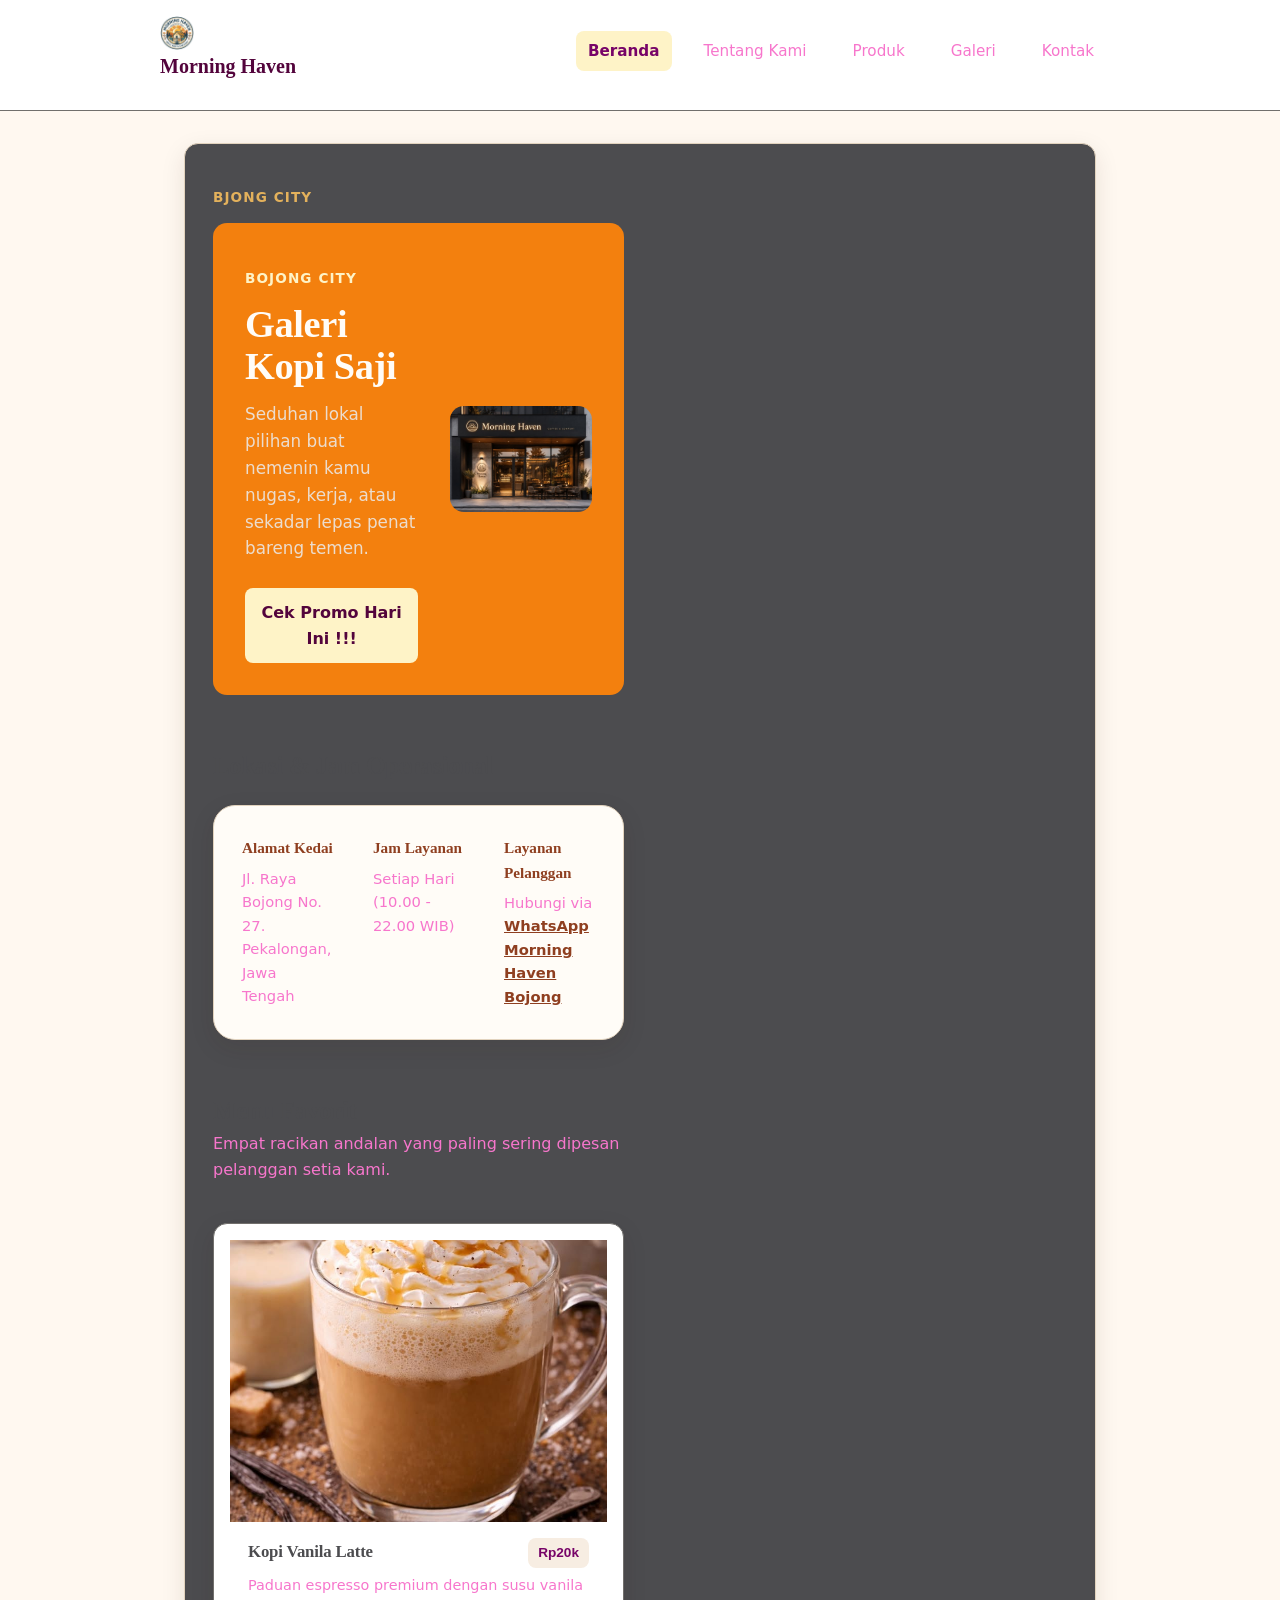
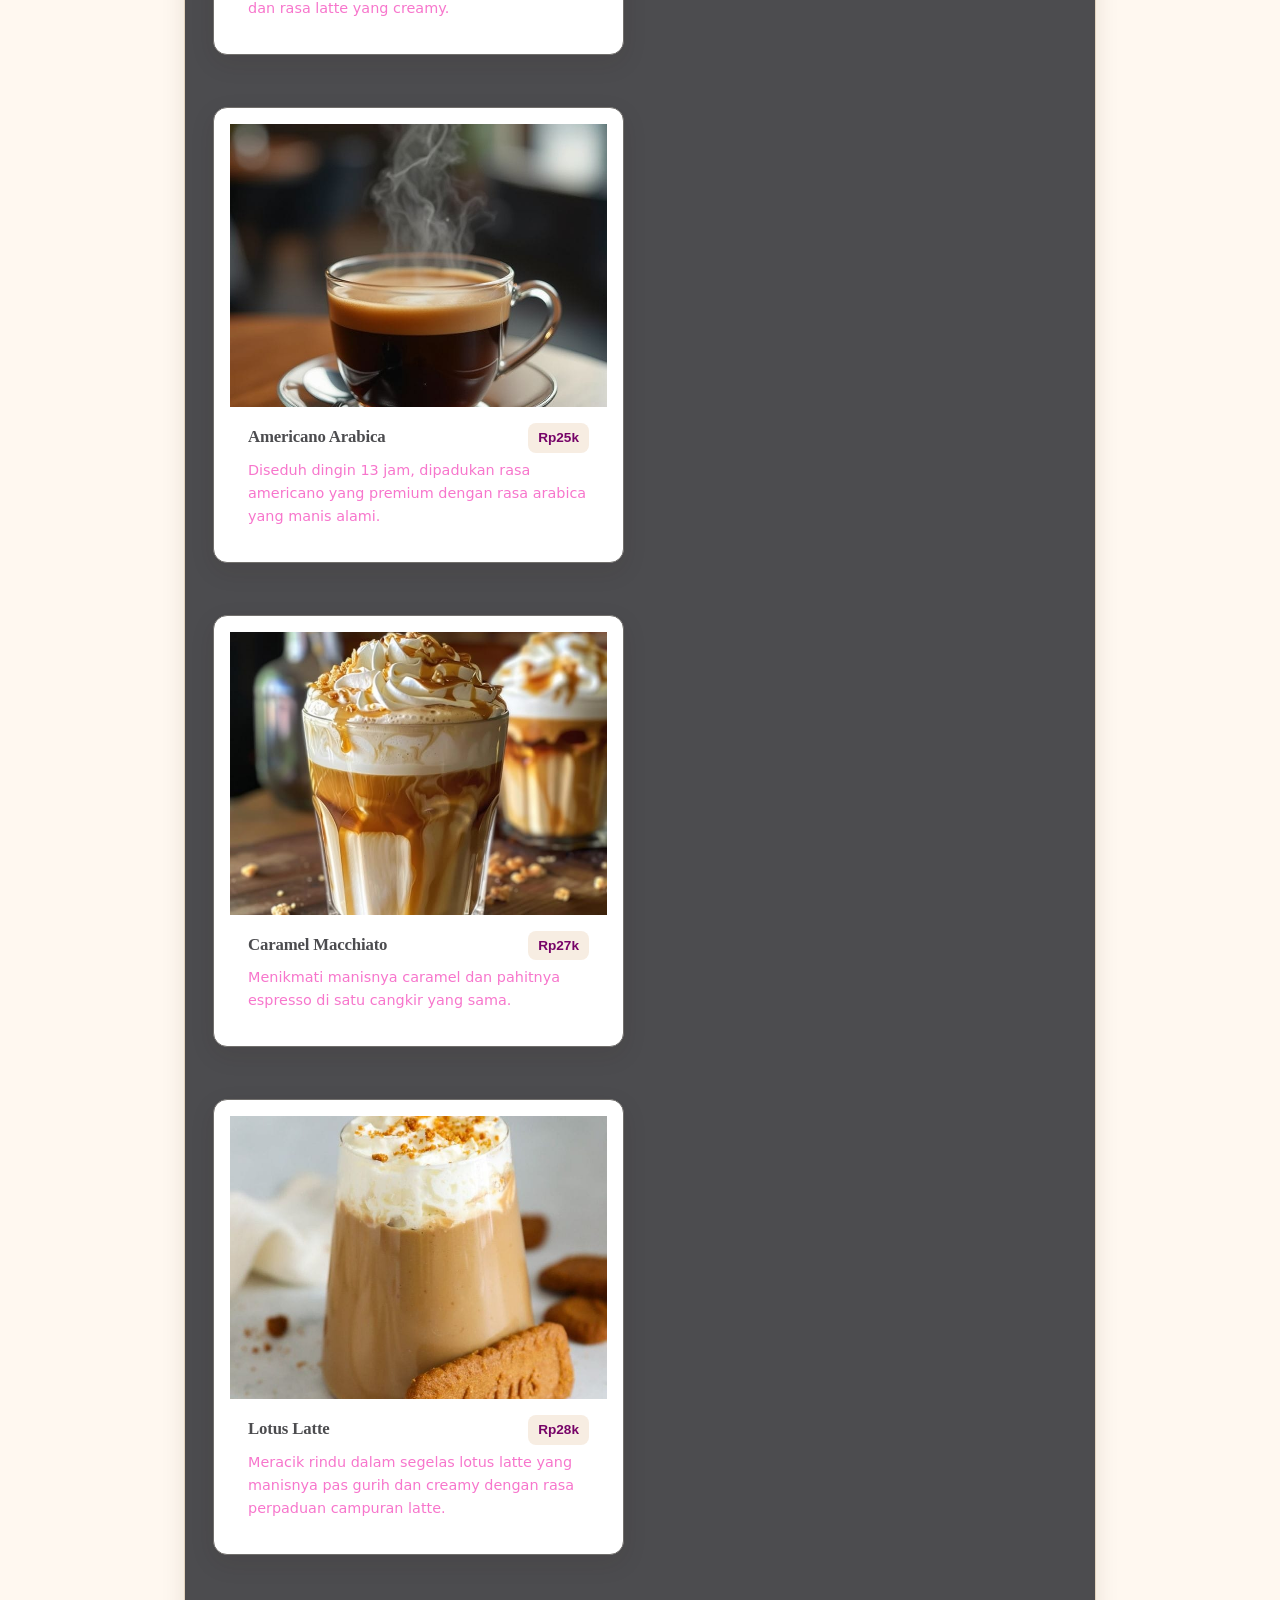
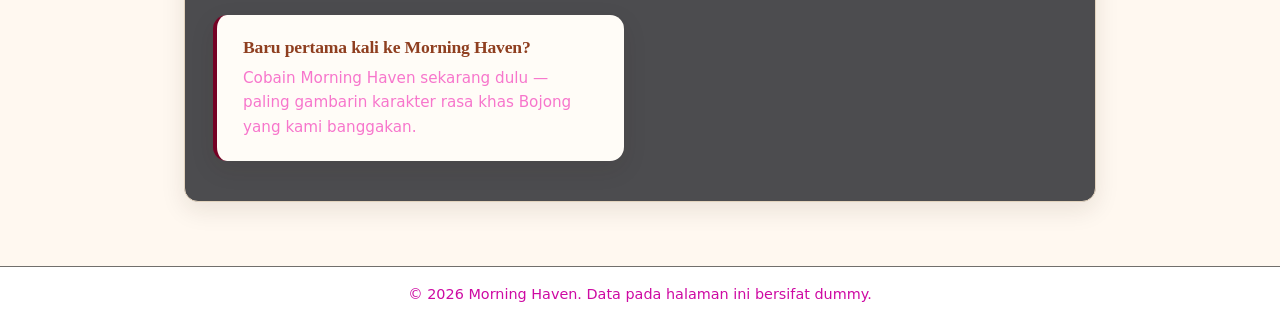
==== commit 072371db: ""Feat: bangun layout flexbox dan grid"" ====
--- a/index.html
+++ b/index.html
@@ -26,12 +26,14 @@
         </nav>
     </header>
 
-    <main id="konten" class="page">
-        <!-- Hero Section -->
-        <section class="hero">
-            <div class="hero-copy">
-                <span class="eyebrow">Bojong City</span>
-                <h1>Morning Haven</h1>
+     <main id="konten" class="page">
+        <section class="about-hero" aria-labelledby="galeri-hero-title">
+            <div class="about-copy">
+                <span class="eyebrow">Bjong City</span>
+        <section class="hero" aria-labelledby="galeri-hero-title">
+            <div class="hero-content">
+                <p class="eyebrow">Bojong City</p>
+                <h1 id="galeri-hero-title">Galeri Kopi Saji</h1>
                 <p class="hero-desc">Seduhan lokal pilihan buat nemenin kamu nugas, kerja, atau sekadar lepas penat
                     bareng temen.</p>
                 <div class="hero-action">
--- a/css/style.css
+++ b/css/style.css
@@ -1,11 +1,11 @@
 :root {
-    --ink: #2c1b12;
-    --ink-soft: #5a483c;
+    --ink: #4c4c4f;
+    --ink-soft: #f776cc;
     --cream: #f4eee3;
     --paper: #fffcf7;
     --line: #e2d3be;
     --table-border: #b99b72;
-    --rust: #b1502a;
+    --rust: #750225;
     --rust-dark: #8f3f20;
     --gold: #c98a2b;
     --gold-light: #e3b15c;
@@ -40,13 +40,46 @@
     }
 }
 
+body{
+    display: block;
+    margin:8px;
+}
+:root {
+  --color-primary: #f3800e;
+  --color-primary-strong: #770468;
+  --color-text: #53043c;
+  --color-muted: #ce0aa3;
+  --color-surface: #ffffff;
+  --color-surface-soft: #fff8f0;
+  --color-border: #716f6c;
+  --color-focus: #49032c;
+  --space-1: 0.5rem;
+  --space-2: 0.75rem;
+  --space-3: 1rem;
+  --space-4: 1.5rem;
+  --space-5: 2rem;
+  --radius-sm: 0.5rem;
+  --radius-md: 0.875rem;
+  --shadow-card: 0 0.5rem 1.5rem rgb(47 33 24 / 0.1);
+}
+
+*,
+*::before,
+*::after {
+  box-sizing: border-box;
+}
+
+html { color-scheme: light; }
+
 body {
-    margin: 0;
-    color: var(--ink);
-    background-color: var(--cream);
-    font-family: var(--font-body);
-    line-height: 1.6;
-}
+  margin: 0;
+  color: var(--color-text);
+  background: var(--color-surface-soft);
+  font-family: system-ui, -apple-system, BlinkMacSystemFont, "Segoe UI", sans-serif;
+  font-size: 1rem;
+  line-height: 1.6;
+}
+
 
 h1,
 h2,
@@ -76,6 +109,7 @@
     padding: 36px 24px 64px;
 }
 
+/* Header & navigasi */
 #kontak {
     scroll-margin-top: 90px;
 }
@@ -163,6 +197,7 @@
     }
 }
 
+/*Hero*/
 .hero {
     padding: 44px 32px;
     color: var(--paper);
@@ -202,6 +237,7 @@
 
 button,
 .btn {
+button,.btn {
     padding: 13px 28px;
     color: var(--ink);
     font-weight: 700;
@@ -213,6 +249,7 @@
     border-radius: 999px;
     transition: background-color 0.2s, transform 0.1s;
 }
+}
 
 button:hover,
 .btn:hover {
@@ -239,6 +276,7 @@
     }
 }
 
+/*Section*/
 .section {
     margin-top: 56px;
 }
@@ -258,6 +296,7 @@
     color: var(--ink-soft);
 }
 
+/*Kontak*/
 .contact-card {
     background: var(--paper);
     border: 1px solid var(--line);
@@ -302,6 +341,7 @@
     }
 }
 
+/*Product cards*/
 .products {
     display: grid;
     grid-template-columns: repeat(auto-fit, minmax(220px, 1fr));
@@ -369,6 +409,7 @@
     margin-bottom: 8px;
 }
 
+/*Aside*/
 .aside-note {
     margin-top: 44px;
     background: var(--paper);
@@ -390,6 +431,7 @@
     color: var(--ink-soft);
 }
 
+/*Hero card (Tentang / Produk / Galeri)*/
 .about-hero {
     background: var(--ink);
     border: 1px solid var(--line);
@@ -466,6 +508,7 @@
     line-height: 1.55;
 }
 
+/*Produk — kategori & tabel*/
 .intro-lede {
     font-size: 1.05rem;
     color: var(--ink-soft);
@@ -550,6 +593,7 @@
     border-bottom: none;
 }
 
+/*Galeri*/
 .gallery-grid {
     display: grid;
     grid-template-columns: repeat(auto-fit, minmax(240px, 1fr));
@@ -606,6 +650,7 @@
     width: 100%;
 }
 
+/*Asebilitas dan footer*/
 .skip-link {
     position: absolute;
     left: -9999px;
@@ -645,6 +690,7 @@
     max-width: var(--content-w);
 }
 
+/*Form kontak*/
 .contact-layout {
     display: grid;
     grid-template-columns: 1.6fr 1fr;
@@ -744,6 +790,7 @@
     justify-self: start;
 }
 
+/* Sidebar: info cepat + preview, mengisi ruang di samping form */
 .contact-side {
     display: flex;
     flex-direction: column;
@@ -777,6 +824,7 @@
     border-top: none;
     padding-top: 0;
 }
+.c
 
 .side-item dt {
     font-size: 0.82rem;
@@ -805,6 +853,13 @@
     border: 1px solid var(--line);
     border-radius: var(--radius-md);
 }
+.form-card{
+    background: #ffffff;
+    border: 1px solid #decbb8;
+    border-radius: 12px;
+    padding: 30px;
+    box-shadow: 0 5px 15px rgba(0,0,0,0.08);
+}
 
 @media (max-width: 900px) {
     .contact-layout {
@@ -820,4 +875,164 @@
     .field {
         grid-column: 1 / -1;
     }
+}
+
+nav ul{
+    display: flex;
+    justify-content: flex-end;
+    align-items: center;
+    gap: 25px;
+    list-style: none;
+    margin: 0;
+    padding: 0;
+}
+
+nav ul li{
+    margin: 0;
+}
+
+nav ul li a {
+    text-decoration: none;
+    color: #6b3e26;
+    font-size: 16px;
+}
+nav ul li a.active {
+    background-color: #b9572d;
+    color: white;
+    padding: 12px 18px;
+    border-radius: 25px;
+    font-weight: bold;
+}
+img { max-width: 100%; height: auto; }
+a { color: var(--color-primary); }
+a:hover { color: var(--color-primary-strong); }
+:focus-visible { outline: 3px solid var(--color-focus); outline-offset: 3px; }
+
+:focus-visible { outline: 3px solid var(--color-focus); 
+    outline-offset: 3px;
+ }
+
+.skip-link {
+  position: absolute;
+  top: -5rem;
+  left: var(--space-3);
+  padding: var(--space-2) var(--space-3);
+  color: var(--color-surface);
+  background: var(--color-text);
+}
+.skip-link:focus { top: var(--space-3); }
+.site-header,
+.site-footer {
+  padding: var(--space-3) var(--space-4);
+  background: var(--color-surface);
+  border-bottom: 1px solid var(--color-border);
+}
+.site-footer {
+  margin-top: var(--space-5);
+  color: var(--color-muted);
+  text-align: center;
+  border-top: 1px solid var(--color-border);
+  border-bottom: 0;
+}
+.nav,
+.page { width: min(100% - 2rem, 60rem); margin-inline: auto; }
+.brand {
+  display: inline-block;
+  margin-bottom: var(--space-2);
+  color: var(--color-text);
+  font-weight: 800;
+  text-decoration: none;
+}
+.nav ul { padding: 0; margin: 0; list-style: none; }
+.nav li { display: inline-block; margin: 0 var(--space-2) var(--space-1) 0; }
+.nav a[aria-current="page"] {
+  padding: var(--space-1) var(--space-2);
+  color: var(--color-primary-strong);
+  font-weight: 700;
+  text-decoration: none;
+  background: #fef3c7;
+  border-radius: var(--radius-sm);
+}
+.page { padding-block: var(--space-5); }
+.hero {
+  padding: var(--space-5);
+  color: var(--color-surface);
+  background: var(--color-primary);
+  border-radius: var(--radius-md);
+}
+h1,
+h2,
+h3 { line-height: 1.2; text-wrap: balance; }
+h1 { font-size: clamp(2rem, 6vw, 3rem); }
+p,
+li { max-width: 68ch; }
+.eyebrow { color: var(--color-primary); font-weight: 800; letter-spacing: 0.08em; text-transform: uppercase; }
+.hero .eyebrow { color: #fef3c7; }
+.price { color: var(--color-primary-strong); font-weight: 800; }
+
+.button,
+button {
+  display: inline-block;
+  padding: var(--space-2) var(--space-3);
+  color: var(--color-surface);
+  font: inherit;
+  font-weight: 700;
+  text-decoration: none;
+  cursor: pointer;
+  background: var(--color-primary);
+  border: 0;
+  border-radius: var(--radius-sm);
+}
+.button:hover,
+button:hover { color: var(--color-surface); background: var(--color-primary-strong); }
+.hero button { color: var(--color-text); background: #fef3c7; }
+.hero button:hover { color: var(--color-text); background: #fde68a; }
+.product-card,
+.media-card,
+table,
+form {
+  margin-block: var(--space-3);
+  padding: var(--space-3);
+  background: var(--color-surface);
+  border: 1px solid var(--color-border);
+  border-radius: var(--radius-md);
+  box-shadow: var(--shadow-card);
+}
+figure { margin-inline: 0; }
+figcaption,
+caption { color: var(--color-muted); }
+table { width: 100%; border-collapse: collapse; border-radius: 0; }
+caption { margin-bottom: var(--space-2); font-weight: 700; text-align: left; }
+th,
+td { padding: var(--space-2); text-align: left; border: 1px solid var(--color-border); }
+th { background: var(--color-surface-soft); }
+.field { margin-bottom: var(--space-3); }
+.field label,
+legend { display: block; margin-bottom: var(--space-1); font-weight: 700; }
+.field input,
+.field select,
+.field textarea {
+  width: 100%;
+  padding: var(--space-2);
+  color: inherit;
+  font: inherit;
+  background: var(--color-surface);
+  border: 1px solid var(--color-border);
+  border-radius: var(--radius-sm);
+}
+input[type="radio"],
+input[type="checkbox"] { width: auto; }
+fieldset {
+  margin: 0 0 var(--space-3);
+  padding: var(--space-3);
+  border: 1px solid var(--color-border);
+  border-radius: var(--radius-sm);
+}
+audio { max-width: 100%; }
+#preview-form {
+  padding: var(--space-3);
+  white-space: pre-wrap;
+  background: var(--color-surface);
+  border: 1px solid var(--color-border);
+  border-radius: var(--radius-sm);
 }
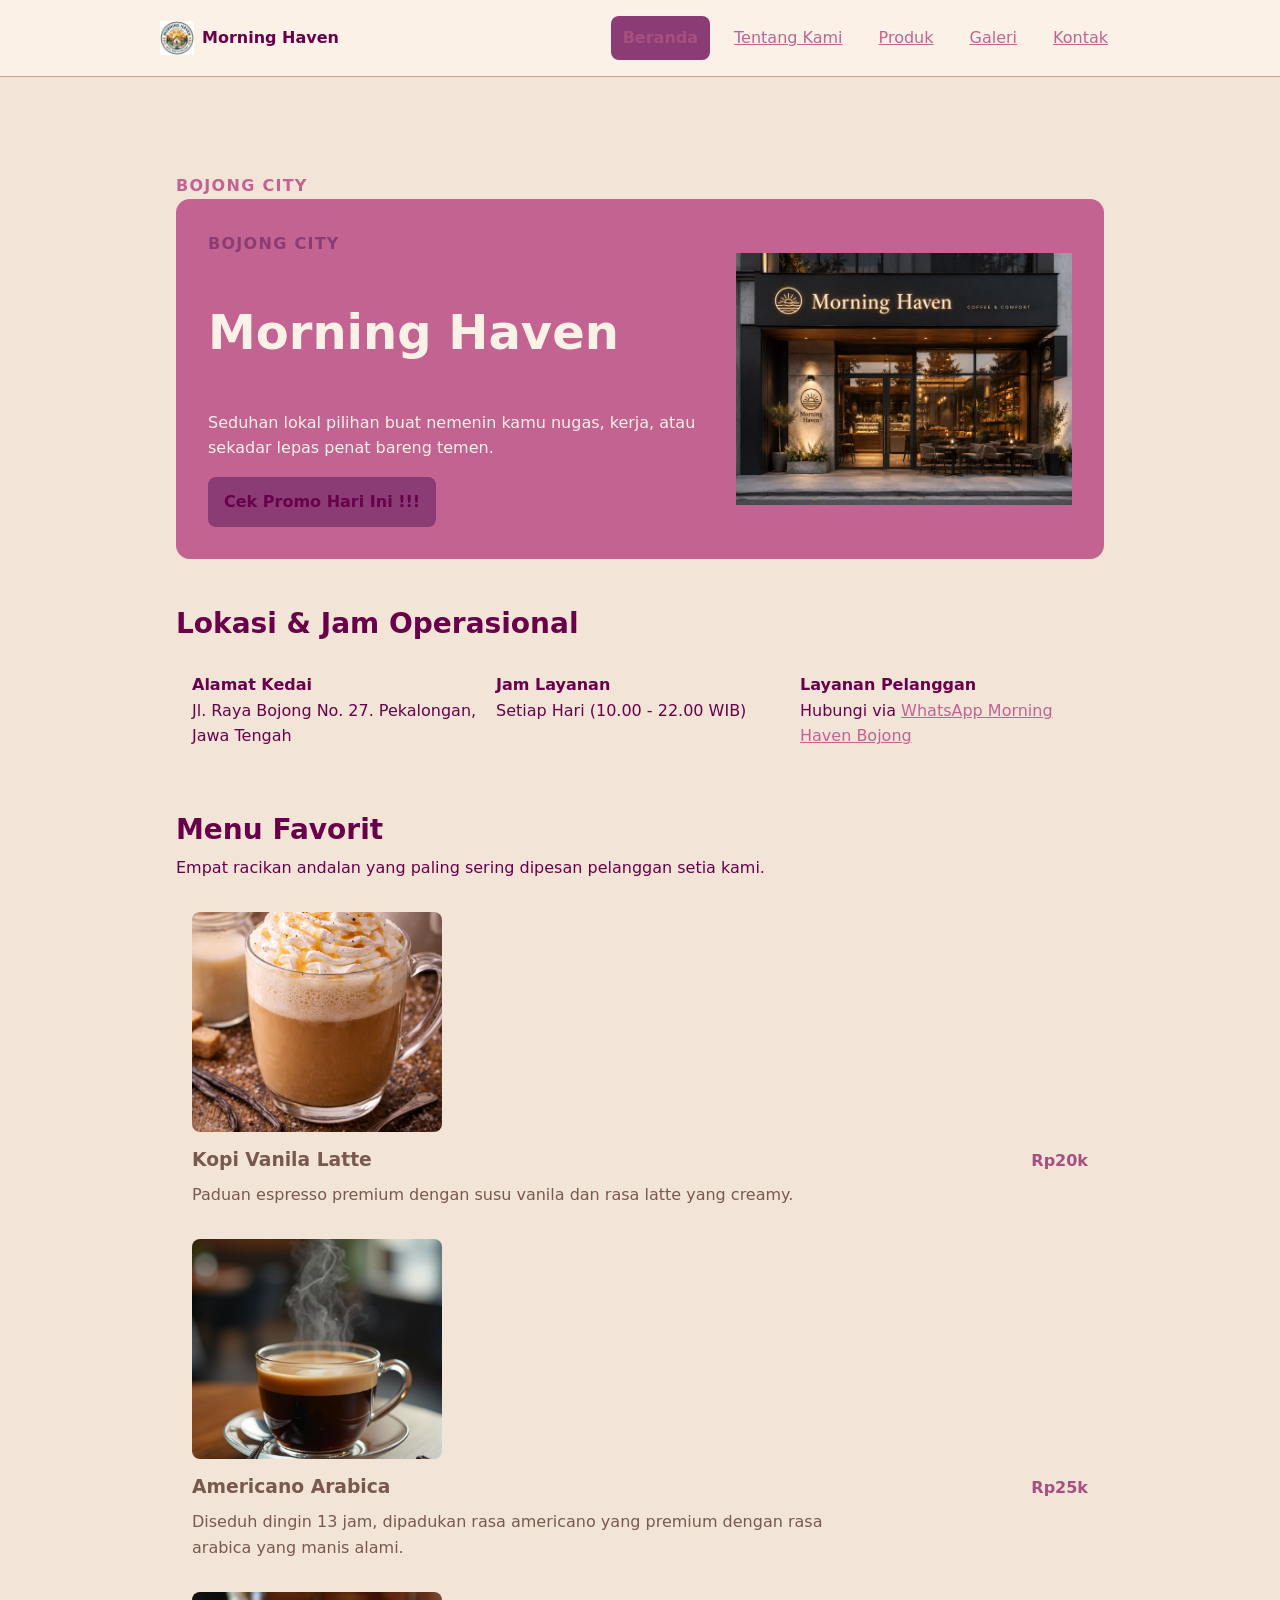
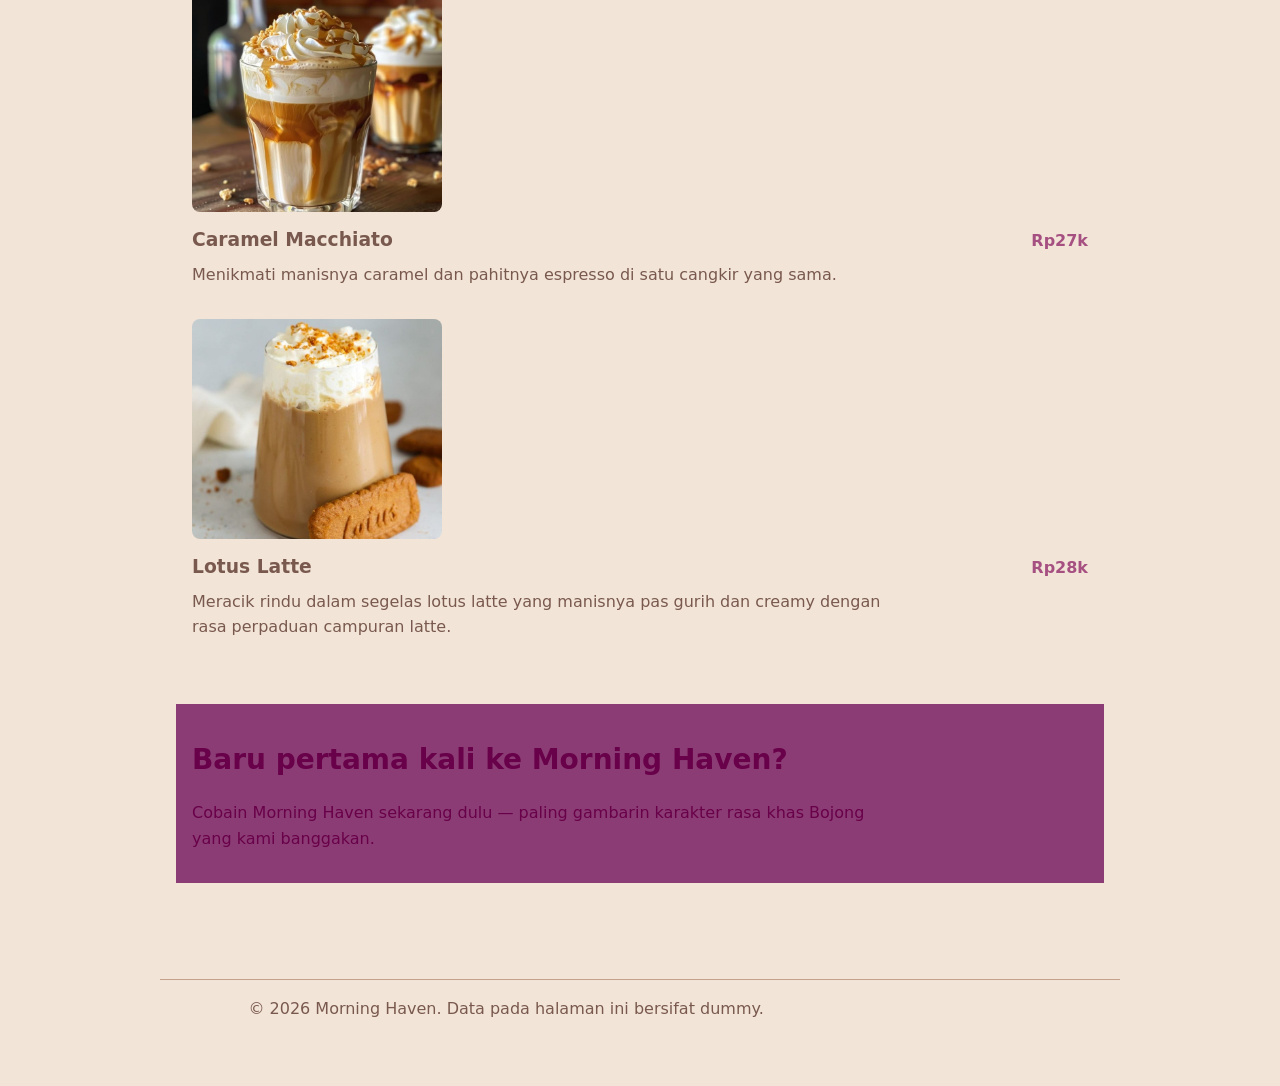
==== commit 0e669be5: "featP07: terapkan responsive mobile-first" ====
--- a/index.html
+++ b/index.html
@@ -3,8 +3,9 @@
 
 <head>
     <meta charset="UTF-8">
-    <meta name="viewport" content="width=device-width, initial-scale=1.0">
+    <meta name="viewport" content="width=device-width, initial-scale=1">
     <title>Morning Haven - Teman Nyantai & Nongkrong</title>
+    <link rel="icon" href="favicon.ico" sizes="any" />
     <link rel="stylesheet" href="css/style.css" />
 </head>
 
@@ -26,14 +27,15 @@
         </nav>
     </header>
 
-     <main id="konten" class="page">
+    <main id="konten" class="page">
+    <main id="konten" class="page" tabindex="-1">
         <section class="about-hero" aria-labelledby="galeri-hero-title">
             <div class="about-copy">
-                <span class="eyebrow">Bjong City</span>
+                <span class="eyebrow">Bojong City</span>
         <section class="hero" aria-labelledby="galeri-hero-title">
             <div class="hero-content">
                 <p class="eyebrow">Bojong City</p>
-                <h1 id="galeri-hero-title">Galeri Kopi Saji</h1>
+                <h1 id="galeri-hero-title">Morning Haven</h1>
                 <p class="hero-desc">Seduhan lokal pilihan buat nemenin kamu nugas, kerja, atau sekadar lepas penat
                     bareng temen.</p>
                 <div class="hero-action">
--- a/css/style.css
+++ b/css/style.css
@@ -1,1038 +1,765 @@
 :root {
-    --ink: #4c4c4f;
-    --ink-soft: #f776cc;
-    --cream: #f4eee3;
-    --paper: #fffcf7;
-    --line: #e2d3be;
-    --table-border: #b99b72;
-    --rust: #750225;
-    --rust-dark: #8f3f20;
-    --gold: #c98a2b;
-    --gold-light: #e3b15c;
-    --moss: #57623e;
-
-    --font-display: "Iowan Old Style", "Palatino Linotype", Georgia, "Times New Roman", serif;
-    --font-body: "Segoe UI", "Helvetica Neue", Arial, sans-serif;
-
-    --radius-lg: 22px;
-    --radius-md: 14px;
-    --radius-sm: 8px;
-    --shadow-card: 0 1px 3px rgba(44, 27, 18, 0.12);
-    --content-w: 1080px;
-}
-
-* {
-    box-sizing: border-box;
-}
-
-html {
-    scroll-behavior: smooth;
-}
-
-@media (prefers-reduced-motion: reduce) {
-    html {
-        scroll-behavior: auto;
-    }
-
-    * {
-        animation-duration: 0.01ms !important;
-        transition-duration: 0.01ms !important;
-    }
-}
-
-body{
-    display: block;
-    margin:8px;
-}
-:root {
-  --color-primary: #f3800e;
-  --color-primary-strong: #770468;
-  --color-text: #53043c;
-  --color-muted: #ce0aa3;
-  --color-surface: #ffffff;
-  --color-surface-soft: #fff8f0;
-  --color-border: #716f6c;
-  --color-focus: #49032c;
-  --space-1: 0.5rem;
-  --space-2: 0.75rem;
-  --space-3: 1rem;
-  --space-4: 1.5rem;
-  --space-5: 2rem;
-  --radius-sm: 0.5rem;
-  --radius-md: 0.875rem;
-  --shadow-card: 0 0.5rem 1.5rem rgb(47 33 24 / 0.1);
-}
-
+    --color-primary: #c26392;
+    --color-primary-strong: #a55081;
+    --color-text: #69014a;
+    --color-muted: #79594E;
+    --color-surface: #FBF1E7;
+    --color-surface-soft: #F3E4D8;
+    --color-border: #C5A18D;
+    --color-focus: #B8734D;
+    --space-1: 0.5rem;
+    --space-2: 0.75rem;
+    --space-3: 1rem;
+    --space-4: 1.5rem;
+    --space-5: 2rem;
+    --radius-sm: 0.5rem;
+    --radius-md: 0.875rem;
+    --shadow-card: 0 0.5rem 1.5rem rgb(17, 17, 16);
+    --bg-interactive: #5e374a;
+    --bg-interactive-strong: #b155a6;
+    --color-on-accent: #c796b6;
+    --radius-lg: 1.25rem;
+    --color-highlight: #8b3c74;
+    --color-highlight-strong: #b415b4;
+    --color-success: #bd6da2;
+    --color-success-bg: #ac789f;
+    --space-section: clamp(1.5rem, 1rem + 3vw, 3rem);
+    --space-card: clamp(0.75rem, 0.5rem + 1.5vw, 1.25rem);
+    --space-hero: clamp(1rem, 0.5rem + 4vw, 2rem);
+    --text-h2: clamp(1.375rem, 1.1rem + 1.2vw, 1.75rem);
+    --tap-size: 2.75rem;
+}
+
+/* ---------- 2. Base ---------- */
 *,
 *::before,
 *::after {
-  box-sizing: border-box;
-}
-
-html { color-scheme: light; }
+    box-sizing: border-box;
+}
+
+html {
+    color-scheme: light;
+    -webkit-text-size-adjust: 100%;
+}
 
 body {
-  margin: 0;
-  color: var(--color-text);
-  background: var(--color-surface-soft);
-  font-family: system-ui, -apple-system, BlinkMacSystemFont, "Segoe UI", sans-serif;
-  font-size: 1rem;
-  line-height: 1.6;
-}
-
+    margin: 0;
+    color: var(--color-text);
+    background: var(--color-surface-soft);
+    font-family: system-ui, -apple-system, BlinkMacSystemFont, "Segoe UI", sans-serif;
+    font-size: 1rem;
+    line-height: 1.6;
+}
 
 h1,
 h2,
 h3 {
-    font-family: var(--font-display);
-    color: var(--ink);
-    letter-spacing: -0.01em;
-}
-
-p {
+    line-height: 1.2;
+    text-wrap: balance;
+    overflow-wrap: break-word;
+}
+
+h1 {
+    font-size: clamp(2rem, 6vw, 3rem);
+}
+
+h2 {
+    font-size: var(--text-h2);
+}
+
+p,
+li {
     max-width: 68ch;
 }
 
-a {
-    color: var(--rust-dark);
-}
-
-img {
+img,
+video {
     max-width: 100%;
     height: auto;
-    display: block;
-}
-
+}
+
+audio {
+    max-width: 100%;
+}
+
+figure {
+    margin: 0;
+}
+
+.brand-mark {
+    flex: none;
+}
+
+figcaption,
+caption {
+    color: var(--color-muted);
+}
+
+a {
+    color: var(--color-primary);
+}
+
+a:hover {
+    color: var(--color-primary-strong);
+}
+
+:focus-visible {
+    outline: 3px solid var(--color-focus);
+    outline-offset: 3px;
+}
+
+/* ---------- 3. Skip link ---------- */
+.skip-link {
+    position: absolute;
+    top: -5rem;
+    left: var(--space-3);
+    padding: var(--space-2) var(--space-3);
+    color: var(--color-surface);
+    background: var(--color-text);
+}
+
+.skip-link:focus {
+    top: var(--space-3);
+}
+
+/* ---------- 4. Header, navigasi, footer ---------- */
+.site-header,
+.site-header {
+    padding: 1rem 1.5rem;
+    background: var(--color-surface);
+    border-bottom: 1px solid var(--color-border);
+}
+
+.site-footer {
+    margin-top: var(--space-5);
+    margin-top: var(--space-section);
+    color: var(--color-muted);
+    text-align: center;
+    border-top: 1px solid var(--color-border);
+    border-bottom: 0;
+}
+
+.nav,
 .page {
-    max-width: var(--content-w);
-    margin: 0 auto;
-    padding: 36px 24px 64px;
-}
-
-/* Header & navigasi */
-#kontak {
-    scroll-margin-top: 90px;
-}
-
-.site-header {
-    padding: 14px 24px;
-    background: var(--paper);
-    border-bottom: 1px solid var(--line);
-    position: sticky;
-    top: 0;
-    z-index: 20;
-}
-
+    width: min(100% - 2rem, 60rem);
+    margin-inline: auto;
+}
+
+.page {
+    padding-block: var(--space-5);
+    padding-block: var(--space-section);
+}
+
+/* Flexbox #1: navigasi (main axis = horizontal, cross axis = vertikal) */
 .nav {
-    max-width: var(--content-w);
-    margin: 0 auto;
-    display: flex;
+    display: flex;
+    flex-direction: row;
+    flex-wrap: wrap;
+    gap: 1rem;
     align-items: center;
     justify-content: space-between;
-    gap: 16px;
+    gap: 1 rem;
+}
+
+/* Flexbox #2: daftar link navigasi */
+.nav-list {
+    display: flex;
+    flex-direction: row;
+    gap: 0 var(--space-1);
     flex-wrap: wrap;
-}
-
+    gap: var(--space-2);
+    padding: 0;
+    margin: 0;
+    list-style: none;
+}
+
+.nav-list a,
 .brand {
     display: inline-flex;
     align-items: center;
-    gap: 10px;
-    color: var(--ink);
-    font-family: var(--font-display);
+    min-height: var(--tap-size);
+}
+
+.nav-list a {
+    padding-inline: var(--space-2);
+}
+
+.brand {
+    display: inline-flex;
+    gap: var(--space-1);
+    align-items: center;
+    color: var(--color-text);
+    font-weight: 800;
+    text-decoration: none;
+}
+
+.nav a[aria-current="page"] {
+    padding: var(--space-1) var(--space-2);
+    color: var(--color-primary-strong);
     font-weight: 700;
-    font-size: 1.25rem;
     text-decoration: none;
-}
-
-.brand-mark {
-    width: 34px;
-    height: 34px;
-    flex-shrink: 0;
-}
-
-.nav-toggle {
-    display: none;
-}
-
-.nav-list {
-    display: flex;
-    padding: 0;
-    margin: 0;
-    list-style: none;
-    gap: 6px;
+    background: var(--color-highlight);
+    border-radius: var(--radius-sm);
+}
+
+/* ---------- 5. Teks pendukung & seksi ---------- */
+.eyebrow {
+    margin: 0 0 var(--space-1);
+    color: var(--color-primary);
+    font-weight: 800;
+    letter-spacing: 0.08em;
+    text-transform: uppercase;
+}
+
+.section {
+    margin-top: var(--space-5);
+    margin-top: var(--space-section);
+}
+
+.section-head h2 {
+    margin-bottom: var(--space-1);
+}
+
+.section-head p {
+    margin-top: 0;
+}
+
+.price {
+    color: var(--color-primary-strong);
+    font-weight: 800;
+}
+
+/* ---------- 6. Tombol & tautan tombol ---------- */
+button,
+.button {
+    display: inline-block;
+    display: inline-flex;
+    align-items: center;
+    justify-content: center;
+    min-height: var(--tap-size);
+    text-align: center;
+    padding: var(--space-2) var(--space-3);
+    color: var(--color-surface);
+    font: inherit;
+    font-weight: 700;
+    text-decoration: none;
+    cursor: pointer;
+    background: var(--color-primary);
+    border: 0;
+    border-radius: var(--radius-sm);
+}
+
+button:hover,
+.button:hover {
+    color: var(--color-surface);
+    background: var(--color-primary-strong);
+}
+
+button.button-secondary {
+    color: var(--color-primary-strong);
+    background: var(--color-surface);
+    border: 1px solid var(--color-primary);
+}
+
+button.button-secondary:hover {
+    color: var(--color-primary-strong);
+    background: var(--color-highlight);
+}
+
+.hero button {
+    color: var(--color-text);
+    background: var(--color-highlight);
+}
+
+.hero button:hover {
+    color: var(--color-text);
+    background: var(--color-highlight-strong);
+}
+
+.hero button.is-promo {
+    color: var(--color-primary-strong);
+    background: var(--color-surface);
+}
+
+/* ---------- 7. Kartu (komponen dasar) ---------- */
+.product-card,
+.media-card,
+.form-card,
+.side-card,
+.value-item,
+.contact-card,
+.aside-note,
+.price-table-wrap {
+    padding: var(--space-3);
+.price-table-wrap,
+.table-scroll {
+    padding: var(--space-card);
+    background: var(--color-surface);
+    border: 1px solid var(--color-border);
+    border-radius: var(--radius-md);
+    box-shadow: var(--shadow-card);
+}
+}
+
+/* Flexbox #3: card vertikal (main axis = vertikal) */
+.product-card {
+    position: relative; /* containing block untuk .product-badge */
+    position: relative;
+    display: flex;
+    flex-direction: column;
+    gap: var(--space-1);
+}
+
+.product-card h3,
+.product-card p {
+    margin: 0;
+}
+
+.product-img {
+    width: 100%;
+    max-width: 250px;
+    height: 180px;
+    object-fit: cover;
+    border-radius: var(--radius-sm);
+}
+
+.product-card figcaption {
+    display: flex;
+    flex-direction: column;
+    gap: var(--space-1);
+    margin-top: var(--space-1);
+}
+
+/* Flexbox #4: judul + harga (main axis = horizontal) */
+.product-header {
+    display: flex;
+    gap: var(--space-2);
+    align-items: baseline;
+    justify-content: space-between;
+}
+
+/* Positioning: badge menempel di dalam card (containing block = .product-card) */
+article.product-card {
+    padding-top: var(--space-5); /* ruang untuk badge agar tidak menimpa judul */
+    padding-top: var(--space-5);
+}
+
+.product-badge {
+    position: absolute;
+    top: var(--space-1);
+    right: var(--space-3);
+    padding: 0 var(--space-2);
+    color: var(--color-primary-strong);
+    font-size: 0.875rem;
+    font-weight: 800;
+    background: var(--color-highlight);
+    border: 1px solid var(--color-border);
+    border-radius: var(--radius-lg);
+}
+
+.new-badge {
+    align-self: flex-start;
+    padding: 0 var(--space-2);
+    color: var(--color-on-accent);
+    font-size: 0.75rem;
+    font-weight: 800;
+    letter-spacing: 0.04em;
+    text-transform: uppercase;
+    background: var(--bg-interactive);
+    border-radius: var(--radius-lg);
+}
+
+/* Flexbox #5: aksi card (main axis = horizontal, wrap) */
+.card-actions a:not(.button) {
+    display: inline-flex;
+    align-items: center;
+    min-height: var(--tap-size);
+}
+
+.card-actions {
+    display: flex;
     flex-wrap: wrap;
-}
-
-.nav-list a {
-    display: inline-block;
-    padding: 8px 14px;
-    border-radius: 999px;
-    color: var(--ink-soft);
-    text-decoration: none;
-    font-size: 0.95rem;
-}
-
-.nav-list a:hover {
-    background: var(--cream);
-    color: var(--ink);
-}
-
-.nav-list a.active,
-.nav-list a[aria-current="page"] {
-    font-weight: 700;
-    color: var(--paper);
-    background: var(--rust);
-}
-
-@media (max-width: 640px) {
-    .nav-list {
-        width: 100%;
-        justify-content: flex-start;
-        gap: 4px;
-    }
-
-    .nav-list a {
-        padding: 8px 10px;
-        font-size: 0.88rem;
-    }
-}
-
-/*Hero*/
+    gap: var(--space-2);
+    align-items: center;
+    margin-top: auto;
+}
+
+/* ---------- 8. CSS Grid: hero & halaman ---------- */
+/* Grid hero (semua halaman): 2 kolom (teks | gambar) */
 .hero {
-    padding: 44px 32px;
-    color: var(--paper);
-    background: var(--ink);
+    display: grid;
+    grid-template-columns: 1.2fr 0.8fr;
+    grid-template-columns: 1fr;
+    gap: var(--space-4);
+    align-items: center;
+    padding: var(--space-5);
+    padding: var(--space-hero);
+    color: var(--color-surface);
+    background: var(--color-primary);
     border-radius: var(--radius-md);
-    display: grid;
-    grid-template-columns: 1.1fr 0.9fr;
-    align-items: center;
-    gap: 32px;
-}
-
-.eyebrow {
-    display: inline-block;
-    font-size: 0.85rem;
-    font-weight: 600;
-    color: var(--gold-light);
-    margin-bottom: 14px;
-}
-
-.hero h1 {
-    margin: 0 0 14px 0;
-    color: var(--paper);
-    font-size: clamp(2.1rem, 4vw, 3rem);
-    line-height: 1.08;
-}
-
-.hero-desc {
-    margin: 0 0 26px 0;
-    max-width: 42ch;
-    font-size: 1.05rem;
-    color: #ecdccd;
-}
-
-.hero-action {
-    margin: 0;
-}
-
-button,
-.btn {
-button,.btn {
-    padding: 13px 28px;
-    color: var(--ink);
-    font-weight: 700;
-    font-size: 0.95rem;
-    font-family: var(--font-body);
-    cursor: pointer;
-    background-color: var(--gold-light);
-    border: none;
-    border-radius: 999px;
-    transition: background-color 0.2s, transform 0.1s;
-}
-}
-
-button:hover,
-.btn:hover {
-    background-color: var(--gold);
-}
-
-button:active,
-.btn:active {
-    transform: scale(0.98);
-}
-
-.hero-img {
+}
+
+.hero :focus-visible {
+    outline-color: var(--color-highlight);
+}
+
+.hero .eyebrow {
+    color: var(--color-highlight);
+}
+
+.hero-content {
+    min-width: 0; /* cegah teks panjang melebarkan track Grid */
+    min-width: 0;
+}
+
+.hero-image {
     width: 100%;
-    aspect-ratio: 4 / 3;
+    max-width: 350px;
+    height: 250px;
     object-fit: cover;
     border-radius: var(--radius-md);
-}
-
-@media (max-width: 720px) {
-    .hero {
-        grid-template-columns: 1fr;
-        padding: 40px 22px;
-        text-align: left;
-    }
-}
-
-/*Section*/
-.section {
-    margin-top: 56px;
-}
-
-.section-head {
-    margin-bottom: 24px;
-    max-width: 62ch;
-}
-
-.section-head h2 {
-    font-size: 1.55rem;
-    margin: 0 0 6px 0;
-}
-
-.section-head p {
-    margin: 0;
-    color: var(--ink-soft);
-}
-
-/*Kontak*/
+    display: block;
+    margin: 0 auto;
+}
+
+/* Grid katalog produk: 3 kolom */
+.product-grid {
+    display: grid !important;
+    grid-template-columns: repeat(2, minmax(0, 1fr)) !important;
+    gap: 24px;
+    align-items: start;
+}
+
+.product-card {
+    width: 100%;
+    min-width: 0;
+}
+/* Varian beranda: 4 menu favorit -> 2 x 2 */
+.product-grid--two {
+    grid-template-columns: repeat(2, minmax(0, 1fr));
+}
+
+/* Grid galeri: 2 kolom */
+.product-grid,
+.gallery-grid {
+    display: grid;
+    grid-template-columns: repeat(2, minmax(0, 1fr));
+    gap: var(--space-3);
+    max-width: 850px;
+    margin-inline: auto;
+}
+
+.media-card figcaption {
+    margin-top: var(--space-1);
+}
+
+.media-card img {
+    width: 100%;
+    height: 240px;
+    object-fit: cover;
+    object-position: contain;
+    border-radius: var(--radius-sm);
+}
+
+/* Grid nilai (Tentang) dan info kontak (Beranda): 3 kolom */
+.values-grid,
 .contact-card {
-    background: var(--paper);
-    border: 1px solid var(--line);
-    border-radius: var(--radius-lg);
-    padding: 8px;
-    box-shadow: var(--shadow-card);
     display: grid;
-    grid-template-columns: repeat(3, 1fr);
-}
-
-.contact-item {
-    padding: 22px 20px;
-}
-
-.contact-item strong {
-    display: block;
-    color: var(--rust-dark);
-    margin-bottom: 6px;
-    font-size: 0.95rem;
-    font-family: var(--font-display);
-}
-
+    grid-template-columns: repeat(3, minmax(0, 1fr));
+    grid-template-columns: 1fr;
+    gap: var(--space-3);
+}
+
+.value-item h3,
+.value-item p,
 .contact-item p {
     margin: 0;
-    font-size: 0.92rem;
-    color: var(--ink-soft);
-}
-
-.contact-item a {
-    color: var(--rust-dark);
-    font-weight: 700;
-    text-decoration: underline;
-}
-
-.contact-item a:hover {
-    color: var(--ink);
-}
-
-@media (max-width: 700px) {
-    .contact-card {
-        grid-template-columns: 1fr;
-    }
-}
-
-/*Product cards*/
-.products {
-    display: grid;
-    grid-template-columns: repeat(auto-fit, minmax(220px, 1fr));
-    gap: 20px;
-}
-
-.product-card {
-    background: var(--paper);
-    border: 1px solid var(--line);
-    border-radius: var(--radius-md);
-    overflow: hidden;
-    box-shadow: var(--shadow-card);
-    margin: 0;
-}
-
-.product-card img {
-    width: 100%;
-    aspect-ratio: 4 / 3;
-    object-fit: cover;
-}
-
-.product-card figcaption {
-    padding: 16px 18px 18px;
-}
-
-.product-header {
-    display: flex;
-    align-items: baseline;
-    justify-content: space-between;
-    gap: 8px;
-    margin-bottom: 6px;
-}
-
-.product-header h3 {
-    margin: 0;
-    font-size: 1.05rem;
-}
-
-.price {
-    flex-shrink: 0;
-    font-weight: 700;
-    font-family: var(--font-body);
-    color: var(--rust-dark);
-    background-color: #f7ede2;
-    padding: 4px 10px;
-    border-radius: var(--radius-sm);
-    font-size: 0.85rem;
+}
+
+.contact-card {
+    margin-top: var(--space-3);
+}
+
+.aside-note {
+    margin-top: var(--space-5);
+    margin-top: var(--space-section);
+    background: var(--color-highlight);
+}
+
+.category-list {
+    padding-left: var(--space-4);
+}
+
+/* ---------- 9. Tabel ---------- */
+.price-table-wrap {
+.table-scroll {
+    max-width: 100%;
+    overflow-x: auto;
+}
+}
+
+.table-scroll:focus-visible {
+    outline: 3px solid var(--color-focus);
+    outline-offset: 3px;
+}
+
+.price-cell {
     white-space: nowrap;
-}
-
-.product-card p {
-    margin: 0;
-    font-size: 0.9rem;
-    color: var(--ink-soft);
-}
-
-.new-badge {
-    display: inline-block;
-    font-size: 0.72rem;
-    font-weight: 700;
-    color: var(--paper);
-    background: var(--moss);
-    padding: 3px 9px;
-    border-radius: 999px;
-    margin-bottom: 8px;
-}
-
-/*Aside*/
-.aside-note {
-    margin-top: 44px;
-    background: var(--paper);
-    border-left: 4px solid var(--rust);
-    border-radius: var(--radius-md);
-    padding: 22px 26px;
-    box-shadow: var(--shadow-card);
-}
-
-.aside-note h2 {
-    margin: 0 0 8px 0;
-    font-size: 1.1rem;
-    color: var(--rust-dark);
-}
-
-.aside-note p {
-    margin: 0;
-    font-size: 0.95rem;
-    color: var(--ink-soft);
-}
-
-/*Hero card (Tentang / Produk / Galeri)*/
-.about-hero {
-    background: var(--ink);
-    border: 1px solid var(--line);
-    border-radius: var(--radius-md);
-    padding: 40px 28px;
-    display: grid;
-    grid-template-columns: 1fr 1fr;
-    gap: 32px;
-    align-items: center;
-    box-shadow: var(--shadow-card);
-}
-
-.about-hero .eyebrow {
-    color: var(--gold-light);
-}
-
-.about-hero h1 {
-    margin: 0 0 14px 0;
-    font-size: clamp(1.9rem, 3.4vw, 2.4rem);
-    color: var(--paper);
-}
-
-.about-desc {
-    margin: 0;
-    color: #ecdccd;
-    font-size: 1.02rem;
-    line-height: 1.75;
-}
-
-.about-img {
-    width: 100%;
-    aspect-ratio: 4 / 3;
-    object-fit: cover;
-    border-radius: var(--radius-md);
-}
-
-@media (max-width: 720px) {
-    .about-hero {
-        grid-template-columns: 1fr;
-        padding: 32px 22px;
-    }
-}
-
-.values-grid {
-    display: grid;
-    grid-template-columns: repeat(auto-fit, minmax(230px, 1fr));
-    gap: 20px;
-}
-
-.value-item {
-    background: var(--paper);
-    border: 1px solid var(--line);
-    border-radius: var(--radius-md);
-    padding: 26px 22px;
-    box-shadow: var(--shadow-card);
-}
-
-.value-icon {
-    width: 40px;
-    height: 40px;
-    color: var(--rust);
-    margin-bottom: 14px;
-}
-
-.value-item h3 {
-    margin: 0 0 8px 0;
-    font-size: 1.08rem;
-}
-
-.value-item p {
-    margin: 0;
-    font-size: 0.92rem;
-    color: var(--ink-soft);
-    line-height: 1.55;
-}
-
-/*Produk — kategori & tabel*/
-.intro-lede {
-    font-size: 1.05rem;
-    color: var(--ink-soft);
-    max-width: 62ch;
-}
-
-.category-list {
-    display: grid;
-    grid-template-columns: repeat(auto-fit, minmax(200px, 1fr));
-    gap: 14px;
-    padding: 0;
-    margin: 0 0 8px 0;
-    list-style: none;
-}
-
-.category-list li {
-    background: var(--paper);
-    border: 1px solid var(--line);
-    border-radius: var(--radius-sm);
-    padding: 14px 16px;
-    font-size: 0.92rem;
-    color: var(--ink-soft);
-}
-
-.price-table-wrap {
-    background: var(--paper);
-    border: 1px solid var(--table-border);
-    border-radius: var(--radius-md);
-    overflow: hidden;
-    overflow-x: auto;
 }
 
 table {
     width: 100%;
     border-collapse: collapse;
-    min-width: 480px;
 }
 
 caption {
+    margin-bottom: var(--space-2);
+    font-weight: 700;
     text-align: left;
-    font-weight: 700;
-    padding: 16px 18px 4px;
-    font-family: var(--font-display);
-    color: var(--ink);
-}
-
-thead th {
+}
+
+th,
+td {
+    padding: var(--space-2);
     text-align: left;
-    font-size: 0.82rem;
-    letter-spacing: 0.02em;
-    color: var(--paper);
-    background: var(--rust-dark);
-    padding: 12px 18px;
-    border-bottom: 2px solid var(--ink);
-}
-
-tbody th,
-tbody td {
-    padding: 12px 18px;
-    border-bottom: 1px solid var(--table-border);
-    font-size: 0.94rem;
-}
-
-tbody th {
-    text-align: left;
-    font-weight: 600;
-    color: var(--ink);
-}
-
-tbody td.price-cell {
-    color: var(--rust-dark);
-    font-weight: 700;
-    white-space: nowrap;
-}
-
-tbody tr:nth-child(even) {
-    background: var(--cream);
-}
-
-tbody tr:last-child th,
-tbody tr:last-child td {
-    border-bottom: none;
-}
-
-/*Galeri*/
-.gallery-grid {
-    display: grid;
-    grid-template-columns: repeat(auto-fit, minmax(240px, 1fr));
-    gap: 20px;
-}
-
-.media-card {
-    margin: 0;
-    background: var(--paper);
-    border: 1px solid var(--line);
-    border-radius: var(--radius-md);
-    overflow: hidden;
-    box-shadow: var(--shadow-card);
-}
-
-.media-card img {
-    width: 100%;
-    aspect-ratio: 4 / 3;
-    object-fit: cover;
-}
-
-.media-card figcaption {
-    padding: 14px 16px;
-    font-size: 0.88rem;
-    color: var(--ink-soft);
-}
-
+    border: 1px solid var(--color-border);
+}
+
+th {
+    background: var(--color-surface-soft);
+}
+
+/* ---------- 10. Media ---------- */
 .video-wrap {
-    background: var(--paper);
-    border: 1px solid var(--line);
-    border-radius: var(--radius-md);
-    padding: 18px;
-    box-shadow: var(--shadow-card);
-}
-
-.video-wrap video {
-    width: 100%;
-    aspect-ratio: 4 / 3;
-    border-radius: var(--radius-sm);
-    background: var(--ink);
-}
-
-.video-caption {
-    margin: 12px 4px 0;
-    font-size: 0.88rem;
-    color: var(--ink-soft);
-}
-
-.audio-caption {
-    margin: 0 4px 12px;
-}
-
+    display: flex;
+    flex-direction: column;
+    gap: var(--space-1);
+}
+
+.video-wrap video,
 .audio-player {
     width: 100%;
 }
 
-/*Asebilitas dan footer*/
-.skip-link {
-    position: absolute;
-    left: -9999px;
-    padding: 8px 12px;
-    color: var(--paper);
-    background: var(--ink);
-    border-radius: var(--radius-sm);
-    z-index: 30;
-}
-
-.skip-link:focus {
-    top: 8px;
-    left: 8px;
-}
-
-a:focus-visible,
-button:focus-visible,
-input:focus-visible,
-select:focus-visible,
-textarea:focus-visible,
-.nav-list a:focus-visible {
-    outline: 3px solid #2563eb;
-    outline-offset: 3px;
-}
-
-.site-footer {
-    padding: 28px 24px;
-    color: #ecdccd;
-    text-align: center;
-    background: var(--ink);
-    margin-top: 48px;
-    font-size: 0.9rem;
-}
-
-.site-footer p {
-    margin: 0 auto;
-    max-width: var(--content-w);
-}
-
-/*Form kontak*/
+.video-caption {
+    margin: 0;
+    color: var(--color-muted);
+}
+
+/* ---------- 11. HALAMAN UTAMA P06: Kontak ---------- */
+/* Grid level 1: 2 kolom (form | sidebar), kolom form lebih lebar */
 .contact-layout {
     display: grid;
-    grid-template-columns: 1.6fr 1fr;
-    gap: 28px;
+    grid-template-columns: minmax(0, 1.6fr) minmax(0, 1fr);
+    grid-template-columns: minmax(0, 1fr);
+    gap: var(--space-4);
     align-items: start;
 }
 
+/* Grid level 2 (nested): 2 kolom field di dalam form */
 .form-card {
     display: grid;
-    grid-template-columns: 1fr 1fr;
-    gap: 0 20px;
-    padding: 28px 24px;
-    background: var(--paper);
-    border: 1px solid var(--line);
-    border-radius: var(--radius-lg);
-    box-shadow: var(--shadow-card);
+    grid-template-columns: repeat(2, minmax(0, 1fr));
+    grid-template-columns: minmax(0, 1fr);
+    gap: var(--space-3);
 }
 
 .form-note,
-.form-card fieldset,
-.field-full,
-.form-card > button {
+.field-full {
     grid-column: 1 / -1;
 }
 
 .form-note {
-    margin: 0 0 20px 0;
-    font-size: 0.92rem;
-    color: var(--ink-soft);
-}
-
-.field {
-    margin-bottom: 18px;
-}
-
-.field label {
+    margin: 0;
+    color: var(--color-muted);
+}
+
+.field label,
+legend {
     display: block;
-    margin-bottom: 6px;
-    font-weight: 600;
-}
-
-input[type="text"],
-input[type="email"],
-input[type="tel"],
-select,
-textarea {
-    width: 100%;
-    padding: 10px 12px;
-    font: inherit;
-    color: var(--ink);
-    background: #ffffff;
-    border: 1px solid var(--table-border);
-    border-radius: var(--radius-sm);
-}
-
-textarea {
-    resize: vertical;
-}
-
-.help-text {
-    margin: 6px 0 0 0;
-    font-size: 0.85rem;
-    color: var(--ink-soft);
-}
-
-fieldset {
-    margin: 0 0 18px 0;
-    padding: 14px 16px 8px;
-    border: 1px solid var(--line);
-    border-radius: var(--radius-sm);
-}
-
-legend {
-    padding: 0 8px;
-    font-weight: 600;
-}
-
-.choice-group {
-    display: grid;
-    grid-template-columns: repeat(auto-fit, minmax(170px, 1fr));
-    gap: 10px 20px;
-}
-
-.choice {
-    display: flex;
-    align-items: center;
-    gap: 8px;
-    margin-bottom: 8px;
-}
-
-.choice input {
-    margin: 0;
-    flex-shrink: 0;
-}
-
-.form-card > button {
-    justify-self: start;
-}
-
-/* Sidebar: info cepat + preview, mengisi ruang di samping form */
-.contact-side {
-    display: flex;
-    flex-direction: column;
-    gap: 20px;
-}
-
-.side-card {
-    padding: 22px 20px;
-    background: var(--paper);
-    border: 1px solid var(--line);
-    border-radius: var(--radius-lg);
-    box-shadow: var(--shadow-card);
-}
-
-.side-card h3 {
-    margin: 0 0 14px 0;
-    font-size: 1.05rem;
-    color: var(--rust-dark);
-}
-
-.side-list {
-    margin: 0;
-}
-
-.side-item {
-    padding: 10px 0;
-    border-top: 1px solid var(--line);
-}
-
-.side-item:first-child {
-    border-top: none;
-    padding-top: 0;
-}
-.c
-
-.side-item dt {
-    font-size: 0.82rem;
-    font-weight: 600;
-    color: var(--ink-soft);
-}
-
-.side-item dd {
-    margin: 3px 0 0 0;
-    font-size: 0.94rem;
-}
-
-.side-item dd a {
-    color: var(--rust-dark);
+    margin-bottom: var(--space-1);
     font-weight: 700;
 }
 
-#preview-form {
-    margin: 0;
-    padding: 16px;
-    color: var(--ink);
-    font-size: 0.88rem;
-    white-space: pre-wrap;
-    overflow-wrap: anywhere;
-    background: var(--cream);
-    border: 1px solid var(--line);
-    border-radius: var(--radius-md);
-}
-.form-card{
-    background: #ffffff;
-    border: 1px solid #decbb8;
-    border-radius: 12px;
-    padding: 30px;
-    box-shadow: 0 5px 15px rgba(0,0,0,0.08);
-}
-
-@media (max-width: 900px) {
-    .contact-layout {
-        grid-template-columns: 1fr;
-    }
-}
-
-@media (max-width: 560px) {
-    .form-card {
-        grid-template-columns: 1fr;
-    }
-
-    .field {
-        grid-column: 1 / -1;
-    }
-}
-
-nav ul{
-    display: flex;
-    justify-content: flex-end;
-    align-items: center;
-    gap: 25px;
-    list-style: none;
-    margin: 0;
-    padding: 0;
-}
-
-nav ul li{
-    margin: 0;
-}
-
-nav ul li a {
-    text-decoration: none;
-    color: #6b3e26;
-    font-size: 16px;
-}
-nav ul li a.active {
-    background-color: #b9572d;
-    color: white;
-    padding: 12px 18px;
-    border-radius: 25px;
-    font-weight: bold;
-}
-img { max-width: 100%; height: auto; }
-a { color: var(--color-primary); }
-a:hover { color: var(--color-primary-strong); }
-:focus-visible { outline: 3px solid var(--color-focus); outline-offset: 3px; }
-
-:focus-visible { outline: 3px solid var(--color-focus); 
-    outline-offset: 3px;
- }
-
-.skip-link {
-  position: absolute;
-  top: -5rem;
-  left: var(--space-3);
-  padding: var(--space-2) var(--space-3);
-  color: var(--color-surface);
-  background: var(--color-text);
-}
-.skip-link:focus { top: var(--space-3); }
-.site-header,
-.site-footer {
-  padding: var(--space-3) var(--space-4);
-  background: var(--color-surface);
-  border-bottom: 1px solid var(--color-border);
-}
-.site-footer {
-  margin-top: var(--space-5);
-  color: var(--color-muted);
-  text-align: center;
-  border-top: 1px solid var(--color-border);
-  border-bottom: 0;
-}
-.nav,
-.page { width: min(100% - 2rem, 60rem); margin-inline: auto; }
-.brand {
-  display: inline-block;
-  margin-bottom: var(--space-2);
-  color: var(--color-text);
-  font-weight: 800;
-  text-decoration: none;
-}
-.nav ul { padding: 0; margin: 0; list-style: none; }
-.nav li { display: inline-block; margin: 0 var(--space-2) var(--space-1) 0; }
-.nav a[aria-current="page"] {
-  padding: var(--space-1) var(--space-2);
-  color: var(--color-primary-strong);
-  font-weight: 700;
-  text-decoration: none;
-  background: #fef3c7;
-  border-radius: var(--radius-sm);
-}
-.page { padding-block: var(--space-5); }
-.hero {
-  padding: var(--space-5);
-  color: var(--color-surface);
-  background: var(--color-primary);
-  border-radius: var(--radius-md);
-}
-h1,
-h2,
-h3 { line-height: 1.2; text-wrap: balance; }
-h1 { font-size: clamp(2rem, 6vw, 3rem); }
-p,
-li { max-width: 68ch; }
-.eyebrow { color: var(--color-primary); font-weight: 800; letter-spacing: 0.08em; text-transform: uppercase; }
-.hero .eyebrow { color: #fef3c7; }
-.price { color: var(--color-primary-strong); font-weight: 800; }
-
-.button,
-button {
-  display: inline-block;
-  padding: var(--space-2) var(--space-3);
-  color: var(--color-surface);
-  font: inherit;
-  font-weight: 700;
-  text-decoration: none;
-  cursor: pointer;
-  background: var(--color-primary);
-  border: 0;
-  border-radius: var(--radius-sm);
-}
-.button:hover,
-button:hover { color: var(--color-surface); background: var(--color-primary-strong); }
-.hero button { color: var(--color-text); background: #fef3c7; }
-.hero button:hover { color: var(--color-text); background: #fde68a; }
-.product-card,
-.media-card,
-table,
-form {
-  margin-block: var(--space-3);
-  padding: var(--space-3);
-  background: var(--color-surface);
-  border: 1px solid var(--color-border);
-  border-radius: var(--radius-md);
-  box-shadow: var(--shadow-card);
-}
-figure { margin-inline: 0; }
-figcaption,
-caption { color: var(--color-muted); }
-table { width: 100%; border-collapse: collapse; border-radius: 0; }
-caption { margin-bottom: var(--space-2); font-weight: 700; text-align: left; }
-th,
-td { padding: var(--space-2); text-align: left; border: 1px solid var(--color-border); }
-th { background: var(--color-surface-soft); }
-.field { margin-bottom: var(--space-3); }
-.field label,
-legend { display: block; margin-bottom: var(--space-1); font-weight: 700; }
 .field input,
 .field select,
 .field textarea {
-  width: 100%;
-  padding: var(--space-2);
-  color: inherit;
-  font: inherit;
-  background: var(--color-surface);
-  border: 1px solid var(--color-border);
-  border-radius: var(--radius-sm);
-}
+    width: 100%;
+    padding: var(--space-2);
+    color: inherit;
+    font: inherit;
+    background: var(--color-surface);
+    border: 1px solid var(--color-border);
+    border-radius: var(--radius-sm);
+}
+
+.field input:focus-visible,
+.field select:focus-visible,
+.field textarea:focus-visible {
+    border-color: var(--bg-interactive-strong);
+}
+
+.help-text {
+    margin: var(--space-1) 0 0;
+    color: var(--color-muted);
+    font-size: 0.875rem;
+}
+
+fieldset {
+    min-width: 0;
+    margin: 0;
+    padding: var(--space-3);
+    border: 1px solid var(--color-border);
+    border-radius: var(--radius-sm);
+}
+
 input[type="radio"],
-input[type="checkbox"] { width: auto; }
-fieldset {
-  margin: 0 0 var(--space-3);
-  padding: var(--space-3);
-  border: 1px solid var(--color-border);
-  border-radius: var(--radius-sm);
-}
-audio { max-width: 100%; }
+input[type="checkbox"] {
+    width: auto;
+    flex: none;
+    width: 1.25rem;
+    height: 1.25rem;
+    margin: 0;
+}
+
+/* Flexbox #6: grup pilihan radio (main axis = horizontal, wrap) */
+.choice-group {
+    display: flex;
+    flex-wrap: wrap;
+    gap: var(--space-2) var(--space-4);
+}
+
+/* Flexbox #7: radio + label sebaris (cross axis = center) */
+.choice {
+    display: flex;
+    gap: var(--space-1);
+    align-items: center;
+}
+
+.choice label {
+    display: inline;
+    display: inline-block;
+    margin: 0;
+    padding-block: var(--space-1);
+    font-weight: 400;
+}
+
+/* Flexbox #8: form action (main axis = horizontal, rata kanan) */
+.form-actions {
+    display: flex;
+    flex-wrap: wrap;
+    gap: var(--space-2);
+    align-items: center;
+    justify-content: flex-end;
+}
+
+/* Flexbox #9: sidebar (main axis = vertikal) */
+.contact-side {
+    display: flex;
+    flex-direction: column;
+    gap: var(--space-3);
+}
+
+.side-card h3 {
+    margin-top: 0;
+}
+
+.side-list {
+    display: flex;
+    flex-direction: column;
+    gap: var(--space-2);
+    margin: 0;
+}
+
+.side-item dt {
+    font-weight: 700;
+}
+
+.side-item dd {
+    margin: 0;
+}
+
 #preview-form {
-  padding: var(--space-3);
-  white-space: pre-wrap;
-  background: var(--color-surface);
-  border: 1px solid var(--color-border);
-  border-radius: var(--radius-sm);
+    margin: 0;
+    padding: var(--space-3);
+    overflow-wrap: anywhere;
+    white-space: pre-wrap;
+    background: var(--color-surface);
+    border: 1px solid var(--color-border);
+    border-radius: var(--radius-sm);
+}
+
+.status-msg {
+    margin: 0 0 var(--space-2);
+    padding: var(--space-2) var(--space-3);
+    font-weight: 700;
+    border-radius: var(--radius-sm);
+}
+
+.status-success {
+    color: var(--color-success);
+    background: var(--color-success-bg);
+    border: 2px solid var(--color-success);
+}
+
+@media (min-width: 42rem) {
+    .gallery-grid,
+    .product-grid--two,
+    .form-card {
+        grid-template-columns: repeat(2, minmax(0, 1fr));
+    }
+}
+
+@media (min-width: 48rem) {
+    .hero {
+        grid-template-columns: 1.2fr 0.8fr;
+    }
+
+    .product-grid {
+        grid-template-columns: repeat(2, minmax(0, 1fr));
+    }
+
+    .values-grid,
+    .contact-card {
+        grid-template-columns: repeat(3, minmax(0, 1fr));
+    }
+}
+
+@media (min-width: 60rem) {
+    .nav {
+        flex-direction: row;
+        align-items: center;
+        justify-content: space-between;
+    }
+
+    .product-grid {
+        grid-template-columns: repeat(3, minmax(0, 1fr));
+    }
+
+    .product-grid--two {
+        grid-template-columns: repeat(2, minmax(0, 1fr));
+    }
+
+    .contact-layout {
+        grid-template-columns: minmax(0, 1.6fr) minmax(0, 1fr);
+    }
+}
+
+/* Membuat produk berjajar ke samping */
+.product-grid {
+    display: grid;
+    grid-template-columns: repeat(2, minmax(0, 1fr));
+    gap: 1.5rem;
+    align-items: stretch;
+}
+
+.product-card {
+    min-width: 0;
+}
+
+.product-img {
+    width: 100%;
+    height: 220px;
+    object-fit: cover;
+    border-radius: var(--radius-sm);
 }
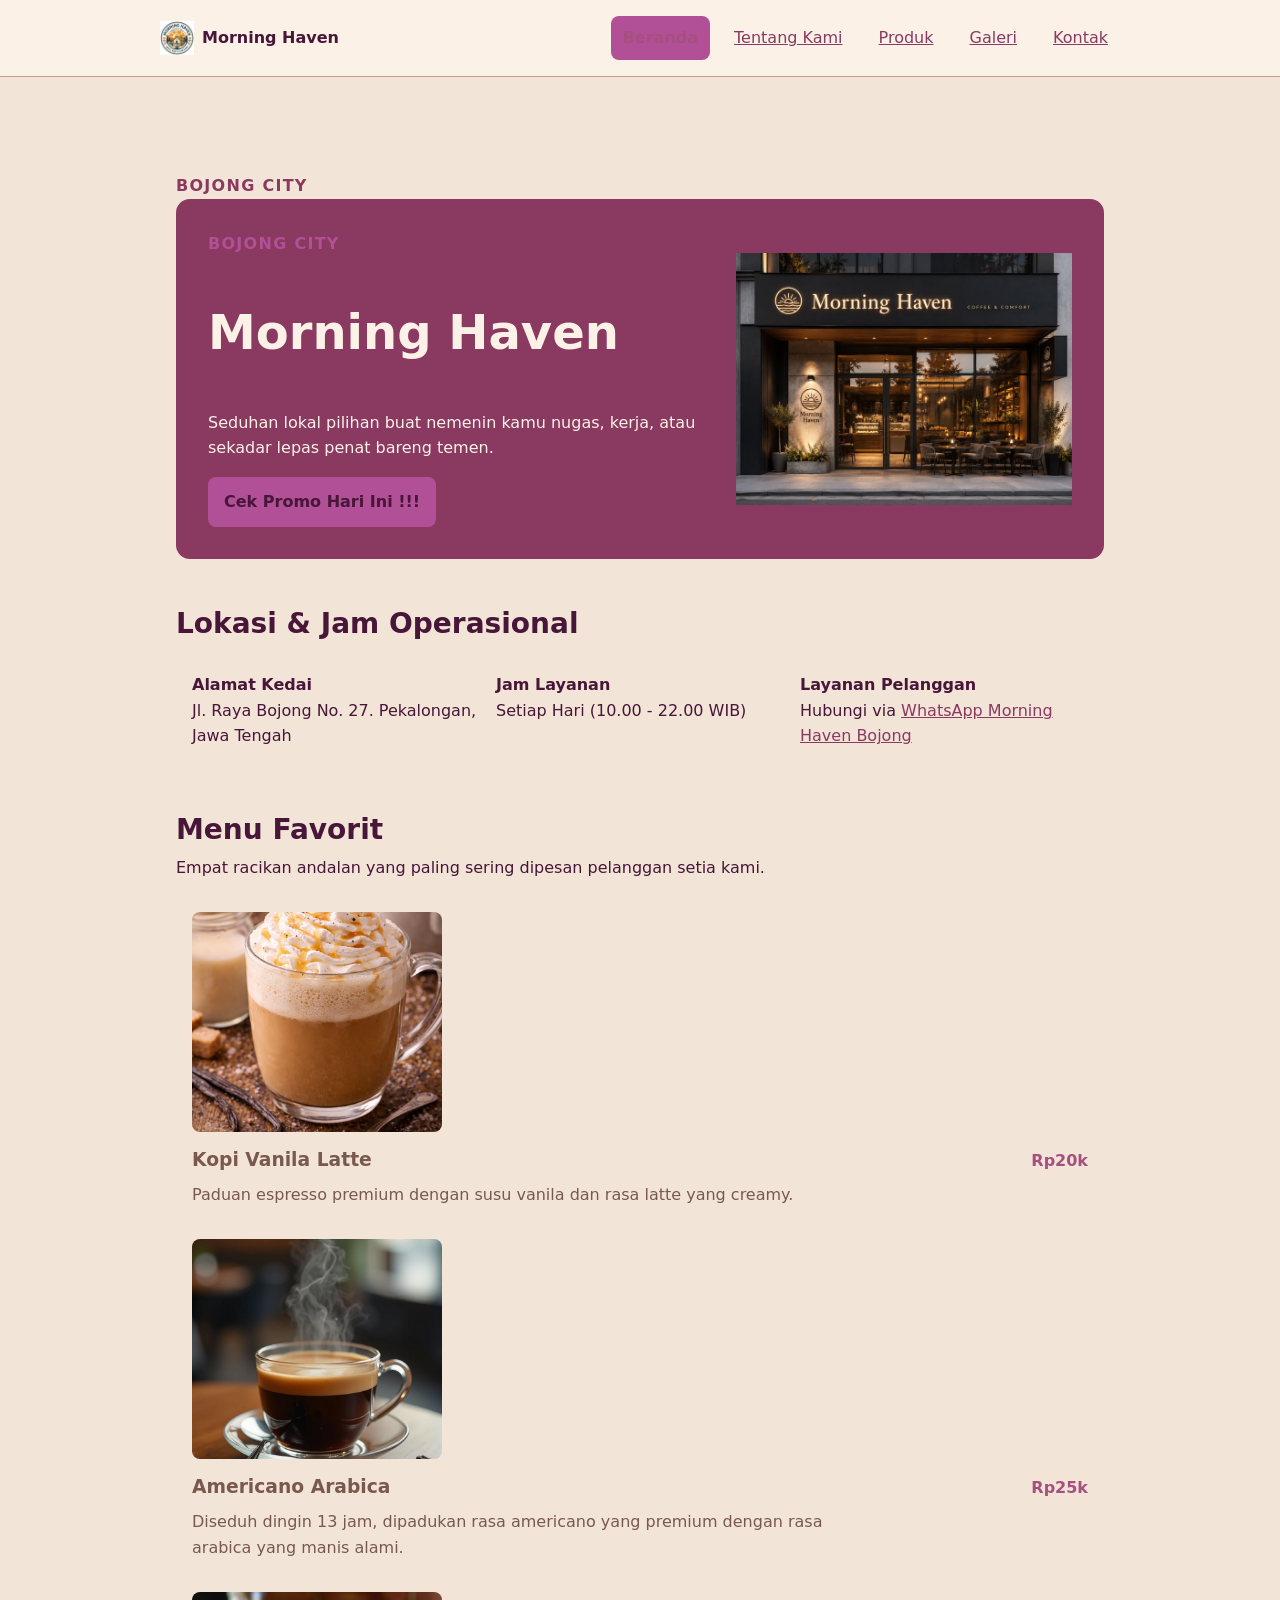
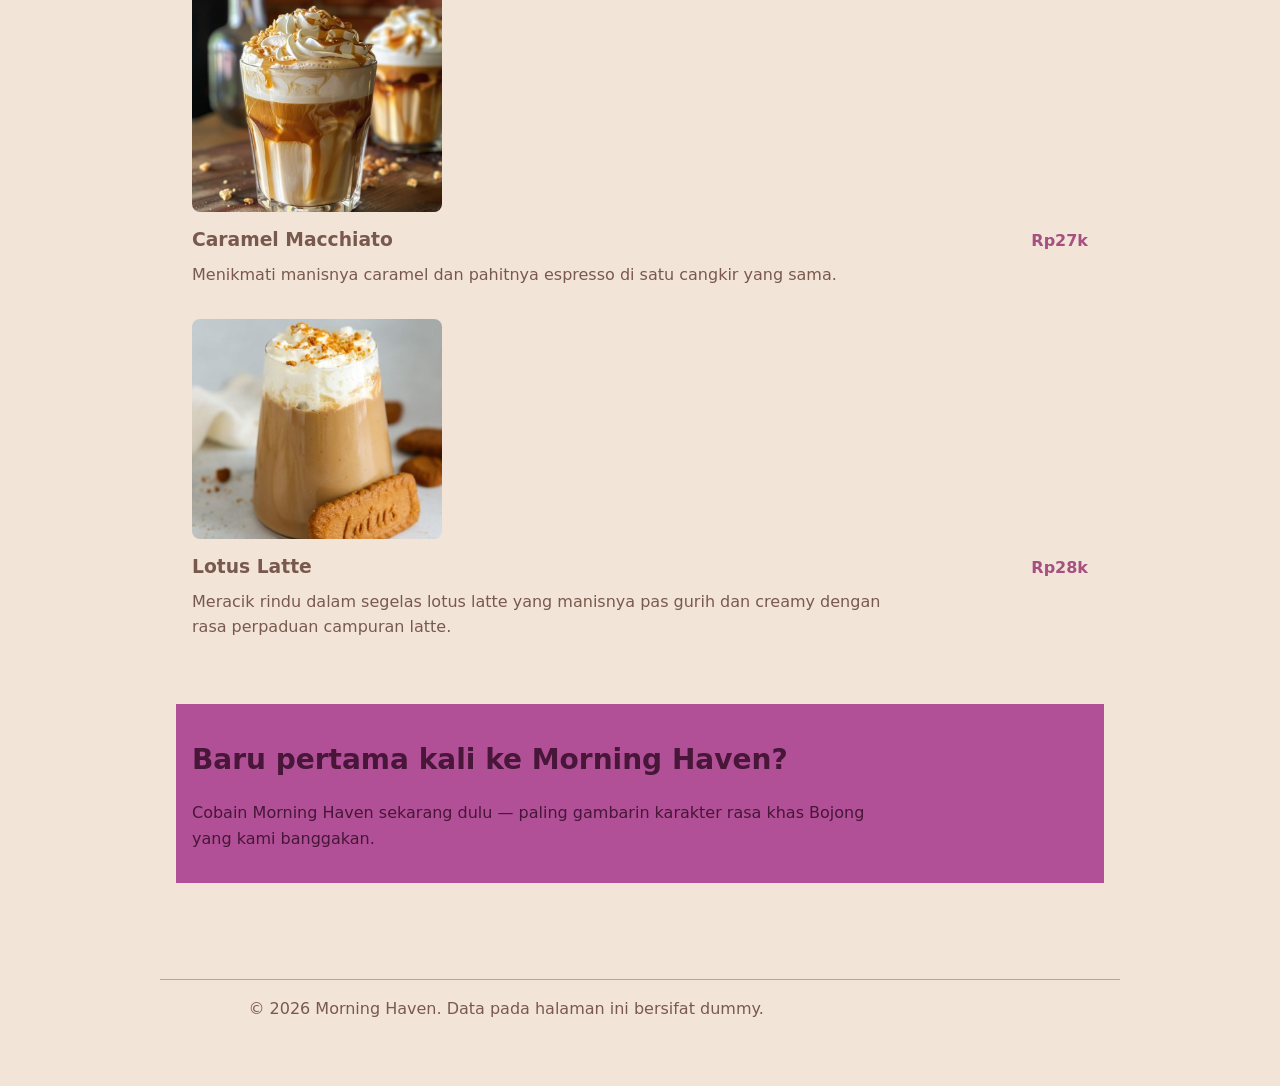
==== commit 6fdae039: "featP09: tambahkan data produk dengan javascript" ====
--- a/index.html
+++ b/index.html
@@ -7,6 +7,8 @@
     <title>Morning Haven - Teman Nyantai & Nongkrong</title>
     <link rel="icon" href="favicon.ico" sizes="any" />
     <link rel="stylesheet" href="css/style.css" />
+
+    <script src="js/app.js" defer></script>
 </head>
 
 <body>
--- a/css/style.css
+++ b/css/style.css
@@ -1,7 +1,7 @@
 :root {
-    --color-primary: #c26392;
+    --color-primary: #8a3961;
     --color-primary-strong: #a55081;
-    --color-text: #69014a;
+    --color-text: #471638;
     --color-muted: #79594E;
     --color-surface: #FBF1E7;
     --color-surface-soft: #F3E4D8;
@@ -15,11 +15,11 @@
     --radius-sm: 0.5rem;
     --radius-md: 0.875rem;
     --shadow-card: 0 0.5rem 1.5rem rgb(17, 17, 16);
-    --bg-interactive: #5e374a;
+    --bg-interactive: #873d61;
     --bg-interactive-strong: #b155a6;
     --color-on-accent: #c796b6;
     --radius-lg: 1.25rem;
-    --color-highlight: #8b3c74;
+    --color-highlight: #b15096;
     --color-highlight-strong: #b415b4;
     --color-success: #bd6da2;
     --color-success-bg: #ac789f;
@@ -762,4 +762,81 @@
     height: 220px;
     object-fit: cover;
     border-radius: var(--radius-sm);
+}
+
+.js-product-grid {
+  display: grid;
+  grid-template-columns: repeat(auto-fit, minmax(14rem, 1fr));
+  gap: var(--space-4);
+}
+
+.js-product-card {
+  padding: var(--space-4);
+  border: 1px solid var(--color-border);
+  border-radius: var(--radius-lg);
+  background: var(--color-surface);
+}
+
+.stock-badge {
+  display: inline-flex;
+  margin-block-start: var(--space-2);
+  padding: 0.25rem 0.6rem;
+  border-radius: 999px;
+  font-size: 0.85rem;
+  font-weight: 700;
+  background: #dcfce7;
+  color: #166534;
+}
+
+.stock-badge.warning {
+  background: #fef3c7;
+  color: #92400e;
+}
+
+.stock-badge.empty {
+  background: #fee2e2;
+  color: #991b1b;
+}
+
+.produk-unggulan {
+    margin: 40px 0;
+}
+
+.produk-unggulan h2 {
+    color: #750225;
+    margin-bottom: 20px;
+}
+
+.unggulan-card {
+    max-width: 350px;
+    padding: 25px;
+    border: 2px solid #750225;
+    border-radius: 16px;
+    background: #fff8f0;
+    box-shadow: 0 4px 12px rgba(0, 0, 0, 0.08);
+}
+
+.label-unggulan {
+    display: inline-block;
+    background: #750225;
+    color: white;
+    padding: 6px 12px;
+    border-radius: 20px;
+    font-size: 12px;
+    margin-bottom: 12px;
+}
+
+.unggulan-card h3 {
+    color: #750225;
+    margin-bottom: 10px;
+}
+
+.unggulan-card p {
+    color: #4c4c4f;
+    line-height: 1.6;
+}
+
+.unggulan-card strong {
+    color: #750225;
+    font-size: 18px;
 }
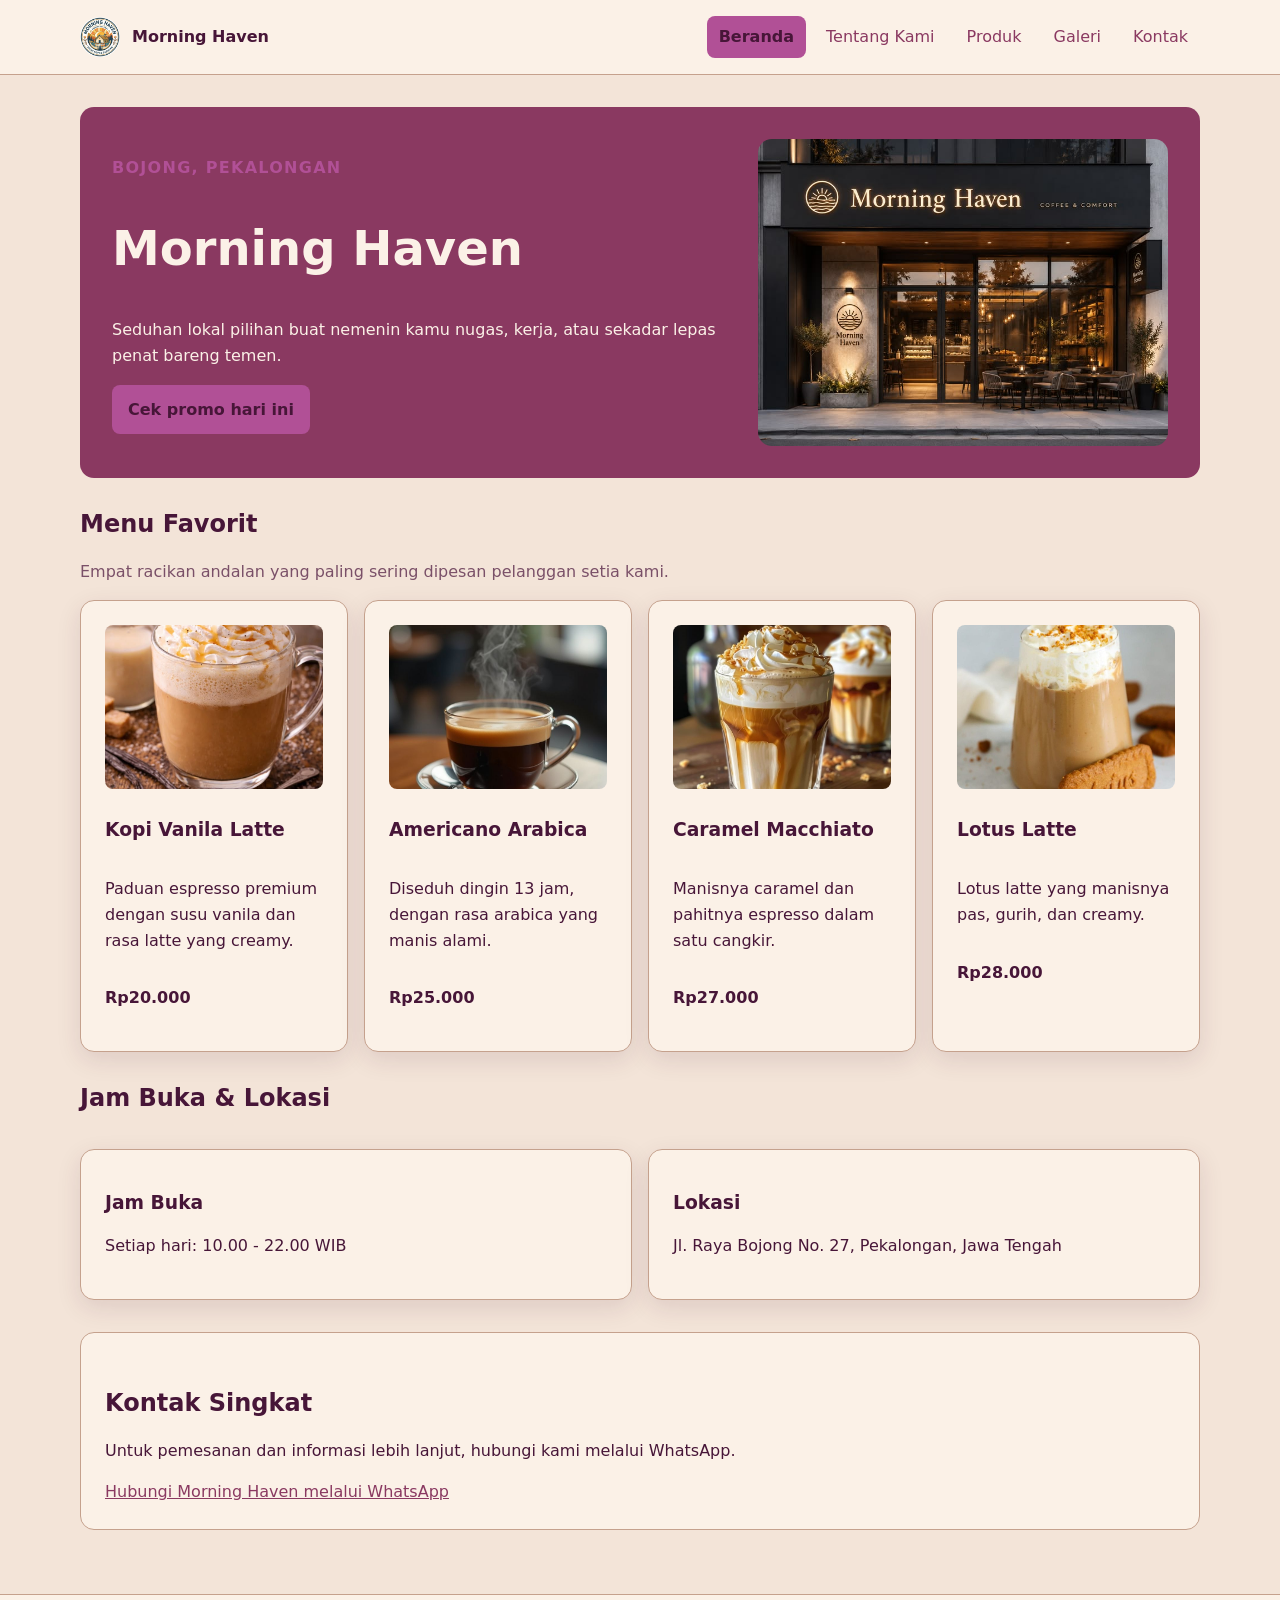
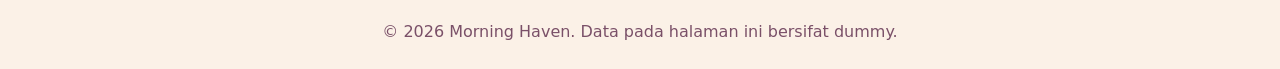
==== commit 8e6f7e65: "P10: refactor katalog produk dengan function dan array methods" ====
--- a/index.html
+++ b/index.html
@@ -1,141 +1,128 @@
-<!DOCTYPE html>
+<!doctype html>
 <html lang="id">
+<head>
+  <meta charset="utf-8">
+  <meta name="viewport" content="width=device-width, initial-scale=1">
+  <meta name="description" content="Morning Haven, teman nyantai dan nongkrong di Bojong, Pekalongan.">
+  <title>Morning Haven - Teman Nyantai & Nongkrong</title>
+  <link rel="stylesheet" href="css/style.css">
 
-<head>
-    <meta charset="UTF-8">
-    <meta name="viewport" content="width=device-width, initial-scale=1">
-    <title>Morning Haven - Teman Nyantai & Nongkrong</title>
-    <link rel="icon" href="favicon.ico" sizes="any" />
-    <link rel="stylesheet" href="css/style.css" />
+  <script src="js/app.js" defer></script>
+</head>
+<body>
 
-    <script src="js/app.js" defer></script>
-</head>
+<a class="skip-link" href="#konten">Lewati ke konten utama</a>
 
-<body>
-    <a class="skip-link" href="#konten">Lewati ke konten utama</a>
-    <header class="site-header">
-        <nav class="nav" aria-label="Navigasi utama">
-            <a class="brand" href="index.html">
-                <img class="brand-mark" src="assest/images/logo_morninghaven.jpeg" alt="logo Morning Haven" width="34" height="34">
-                Morning Haven
-            </a>
-            <ul class="nav-list">
-                <li><a class="active" aria-current="page" href="index.html">Beranda</a></li>
-                <li><a href="tentang.html">Tentang Kami</a></li>
-                <li><a href="produk.html">Produk</a></li>
-                <li><a href="galeri.html">Galeri</a></li>
-                <li><a href="kontak.html">Kontak</a></li>
-            </ul>
-        </nav>
-    </header>
+<header class="site-header">
+  <nav class="nav container" aria-label="Navigasi utama">
+    <a class="brand" href="index.html">
+      <img src="assest/images/logo_morninghaven.jpeg" width="40" height="40" alt="Logo Morning Haven">
+      <span>Morning Haven</span>
+    </a>
 
-    <main id="konten" class="page">
-    <main id="konten" class="page" tabindex="-1">
-        <section class="about-hero" aria-labelledby="galeri-hero-title">
-            <div class="about-copy">
-                <span class="eyebrow">Bojong City</span>
-        <section class="hero" aria-labelledby="galeri-hero-title">
-            <div class="hero-content">
-                <p class="eyebrow">Bojong City</p>
-                <h1 id="galeri-hero-title">Morning Haven</h1>
-                <p class="hero-desc">Seduhan lokal pilihan buat nemenin kamu nugas, kerja, atau sekadar lepas penat
-                    bareng temen.</p>
-                <div class="hero-action">
-                    <button id="promoButton" type="button" aria-pressed="false">Cek Promo Hari Ini !!!</button>
-                </div>
-            </div>
-            <img src="assest/images/tampak_depan_morninghaven.jpeg" alt="Tampak depan kedai Morning Haven" class="hero-img" />
-        </section>
+    <details class="mobile-menu">
+      <summary aria-label="Buka menu navigasi">
+        <span class="hamburger" aria-hidden="true">☰</span>
+        <span>Menu</span>
+      </summary>
 
-        <section id="kontak" class="section" aria-labelledby="kontak-title">
-            <div class="section-head">
-                <h2 id="kontak-title">Lokasi & Jam Operasional</h2>
-            </div>
-            <div class="contact-card">
-                <div class="contact-item">
-                    <strong>Alamat Kedai</strong>
-                    <p>Jl. Raya Bojong No. 27. Pekalongan, Jawa Tengah </p>
-                </div>
-                <div class="contact-item">
-                    <strong>Jam Layanan</strong>
-                    <p>Setiap Hari (10.00 - 22.00 WIB)</p>
-                </div>
-                <div class="contact-item">
-                    <strong>Layanan Pelanggan</strong>
-                    <p>Hubungi via <a href="https://wa.me/6282314117776" target="_blank"
-                            rel="noopener noreferrer">WhatsApp Morning Haven Bojong</a></p>
-                </div>
-            </div>
-        </section>
+      <ul>
+        <li><a aria-current="page" href="index.html">Beranda</a></li>
+        <li><a href="tentang.html">Tentang Kami</a></li>
+        <li><a href="produk.html">Produk</a></li>
+        <li><a href="galeri.html">Galeri</a></li>
+        <li><a href="kontak.html">Kontak</a></li>
+      </ul>
+    </details>
 
-        <section class="section" aria-labelledby="produk-title">
-            <div class="section-head">
-                <h2 id="produk-title">Menu Favorit</h2>
-                <p>Empat racikan andalan yang paling sering dipesan pelanggan setia kami.</p>
-            </div>
+    <ul class="desktop-menu">
+        <li><a aria-current="page" href="index.html">Beranda</a></li>
+        <li><a href="tentang.html">Tentang Kami</a></li>
+        <li><a href="produk.html">Produk</a></li>
+        <li><a href="galeri.html">Galeri</a></li>
+        <li><a href="kontak.html">Kontak</a></li>
+    </ul>
+  </nav>
+</header>
 
-            <div class="products">
-                <figure class="product-card">
-                    <img src="assest/images/kopi_vanilalatte.jpeg" alt=""Kopi Vanila latte mood booster terbaikku hari ini
-                       class="product-img">
-                    <figcaption>
-                        <div class="product-header">
-                            <h3>Kopi Vanila Latte</h3>
-                            <span class="price">Rp20k</span>
-                        </div>
-                        <p>Paduan espresso premium dengan susu vanila dan rasa latte yang creamy.</p>
-                    </figcaption>
-                </figure>
+<main id="konten" class="page container">
 
-               <figure class="product-card">
-                    <img src="assest/images/americano_arabica.jpeg" alt="Americano Arabica dengan disajikan segelas kopi pahit es bikin nagih"
-                        class="product-img">
-                    <figcaption>
-                        <div class="product-header">
-                            <h3>Americano Arabica</h3>
-                            <span class="price">Rp25k</span>
-                        </div>
-                        <p>Diseduh dingin 13 jam, dipadukan rasa americano yang premium dengan rasa arabica yang manis alami.</p>
-                    </figcaption>
-                </figure>
+  <section class="hero">
+    <div class="hero-content">
+      <p class="eyebrow">Bojong, Pekalongan</p>
+      <h1>Morning Haven</h1>
+      <p>Seduhan lokal pilihan buat nemenin kamu nugas, kerja, atau sekadar lepas penat bareng temen.</p>
+      <button id="promoButton" type="button">Cek promo hari ini</button>
+    </div>
 
-                <figure class="product-card">
-                    <img src="assest/images/caramel_macchiato.jpeg" alt="Caramel Macchiato dengan rasa caramel yang manis dan creamy"
-                        class="product-img">
-                    <figcaption>
-                        <div class="product-header">
-                            <h3>Caramel Macchiato</h3>
-                            <span class="price">Rp27k</span>
-                        </div>
-                        <p>Menikmati manisnya caramel dan pahitnya espresso di satu cangkir yang sama.</p>
-                    </figcaption>
-                </figure>
+    <img
+      class="hero-image"
+      src="assest/images/tampak_depan_morninghaven.jpeg"
+      width="1000"
+      height="750"
+      alt="Tampak depan kedai Morning Haven">
+  </section>
 
-               <figure class="product-card">
-                    <img src="assest/images/lotus_latte.jpeg"
-                        alt="Lotus dengan perpaduan sempurna latte yang creamy" class="product-img">
-                    <figcaption>
-                        <div class="product-header">
-                            <h3>Lotus Latte</h3>
-                            <span class="price">Rp28k</span>
-                        </div>
-                        <p>Meracik rindu dalam segelas lotus latte yang manisnya pas gurih dan creamy dengan rasa perpaduan campuran latte.</p>
-                    </figcaption>
-                </figure>
-            </div>
-        </section>
+  <section>
+    <h2>Menu Favorit</h2>
+    <p class="section-note">Empat racikan andalan yang paling sering dipesan pelanggan setia kami.</p>
 
-        <aside class="aside-note" aria-labelledby="aside-title">
-            <h2 id="aside-title">Baru pertama kali ke Morning Haven?</h2>
-            <p>Cobain Morning Haven sekarang dulu — paling gambarin karakter rasa khas Bojong yang kami banggakan.</p>
-        </aside>
-    </main>
+    <div class="product-grid menu-4">
+      <article class="product-card">
+        <img class="product-photo" src="assest/images/kopi_vanilalatte.jpeg" width="400" height="300" loading="lazy" alt="Kopi Vanila Latte dalam gelas">
+        <h3>Kopi Vanila Latte</h3>
+        <p>Paduan espresso premium dengan susu vanila dan rasa latte yang creamy.</p>
+        <p class="price">Rp20.000</p>
+      </article>
 
-    <footer class="site-footer">
-        <p>&copy; 2026 Morning Haven. Data pada halaman ini bersifat dummy.</p>
-    </footer>
+      <article class="product-card">
+        <img class="product-photo" src="assest/images/americano_arabica.jpeg" width="400" height="300" loading="lazy" alt="Americano Arabica dingin dalam gelas">
+        <h3>Americano Arabica</h3>
+        <p>Diseduh dingin 13 jam, dengan rasa arabica yang manis alami.</p>
+        <p class="price">Rp25.000</p>
+      </article>
 
-    <script src="js/script.js"></script>
+      <article class="product-card">
+        <img class="product-photo" src="assest/images/caramel_macchiato.jpeg" width="400" height="300" loading="lazy" alt="Caramel Macchiato dengan lapisan caramel">
+        <h3>Caramel Macchiato</h3>
+        <p>Manisnya caramel dan pahitnya espresso dalam satu cangkir.</p>
+        <p class="price">Rp27.000</p>
+      </article>
+
+      <article class="product-card">
+        <img class="product-photo" src="assest/images/lotus_latte.jpeg" width="400" height="300" loading="lazy" alt="Lotus Latte dalam gelas">
+        <h3>Lotus Latte</h3>
+        <p>Lotus latte yang manisnya pas, gurih, dan creamy.</p>
+        <p class="price">Rp28.000</p>
+      </article>
+    </div>
+  </section>
+
+  <section class="info-section">
+    <h2>Jam Buka &amp; Lokasi</h2>
+
+    <div class="info-card">
+      <h3>Jam Buka</h3>
+      <p>Setiap hari: 10.00 - 22.00 WIB</p>
+    </div>
+
+    <div class="info-card">
+      <h3>Lokasi</h3>
+      <p>Jl. Raya Bojong No. 27, Pekalongan, Jawa Tengah</p>
+    </div>
+  </section>
+
+  <section class="contact-section" id="kontak" aria-labelledby="kontak-title">
+    <h2 id="kontak-title">Kontak Singkat</h2>
+    <p>Untuk pemesanan dan informasi lebih lanjut, hubungi kami melalui WhatsApp.</p>
+    <a href="https://wa.me/6282314117776" target="_blank" rel="noopener noreferrer">Hubungi Morning Haven melalui WhatsApp</a>
+  </section>
+</main>
+
+<footer class="site-footer">
+  <p>&copy; 2026 Morning Haven. Data pada halaman ini bersifat dummy.</p>
+</footer>
+
+<script src="js/script.js"></script>
 </body>
-
 </html>
--- a/css/style.css
+++ b/css/style.css
@@ -1,785 +1,759 @@
 :root {
-    --color-primary: #8a3961;
-    --color-primary-strong: #a55081;
-    --color-text: #471638;
-    --color-muted: #79594E;
-    --color-surface: #FBF1E7;
-    --color-surface-soft: #F3E4D8;
-    --color-border: #C5A18D;
-    --color-focus: #B8734D;
-    --space-1: 0.5rem;
-    --space-2: 0.75rem;
-    --space-3: 1rem;
-    --space-4: 1.5rem;
-    --space-5: 2rem;
-    --radius-sm: 0.5rem;
-    --radius-md: 0.875rem;
-    --shadow-card: 0 0.5rem 1.5rem rgb(17, 17, 16);
-    --bg-interactive: #873d61;
-    --bg-interactive-strong: #b155a6;
-    --color-on-accent: #c796b6;
-    --radius-lg: 1.25rem;
-    --color-highlight: #b15096;
-    --color-highlight-strong: #b415b4;
-    --color-success: #bd6da2;
-    --color-success-bg: #ac789f;
-    --space-section: clamp(1.5rem, 1rem + 3vw, 3rem);
-    --space-card: clamp(0.75rem, 0.5rem + 1.5vw, 1.25rem);
-    --space-hero: clamp(1rem, 0.5rem + 4vw, 2rem);
-    --text-h2: clamp(1.375rem, 1.1rem + 1.2vw, 1.75rem);
-    --tap-size: 2.75rem;
-}
-
-/* ---------- 2. Base ---------- */
-*,
-*::before,
-*::after {
-    box-sizing: border-box;
+  --color-primary: #8a3961;
+  --color-primary-strong: #471638;
+  --color-text: #471638;
+  --color-muted: #7a5068;
+  --color-surface: #fbf1e7;
+  --color-surface-soft: #f3e4d8;
+  --color-border: #c5a18d;
+  --color-focus: #1d4ed8;
+  --color-accent: #b15096;
+  --color-accent-soft: #ecd0e0;
+  --color-accent-hover: #c25fa6;
+  --space-1: 0.5rem;
+  --space-2: 0.75rem;
+  --space-3: 1rem;
+  --space-4: 1.5rem;
+  --space-5: 2rem;
+  --radius-sm: 0.5rem;
+  --radius-md: 0.875rem;
+  --shadow-card: 0 0.5rem 1.5rem rgb(71 22 56 / 0.12);
+}
+
+:before,
+:after {
+  box-sizing: border-box;
 }
 
 html {
-    color-scheme: light;
-    -webkit-text-size-adjust: 100%;
+  scroll-behavior: smooth;
 }
 
 body {
-    margin: 0;
-    color: var(--color-text);
-    background: var(--color-surface-soft);
-    font-family: system-ui, -apple-system, BlinkMacSystemFont, "Segoe UI", sans-serif;
-    font-size: 1rem;
-    line-height: 1.6;
+  margin: 0;
+  min-width: 0;
+  color: var(--color-text);
+  background: var(--color-surface-soft);
+  font-family: system-ui, -apple-system, BlinkMacSystemFont, "Segoe UI", sans-serif;
+  font-size: 1rem;
+  line-height: 1.6;
+  overflow-x: hidden;
+}
+
+img,
+video {
+  display: block;
+  width: auto;
+  max-width: 100%;
+  height: auto;
+}
+
+audio {
+  display: block;
+  max-width: 100%;
+}
+
+a {
+  color: var(--color-primary);
+  overflow-wrap: anywhere;
+}
+
+a:hover {
+  color: var(--color-primary-strong);
+}
+
+button,
+input,
+select,
+textarea {
+  font: inherit;
+}
+
+:focus-visible {
+  outline: 3px solid var(--color-focus);
+  outline-offset: 3px;
+}
+.skip-link {
+  position: absolute;
+  top: -5rem;
+  left: var(--space-3);
+  z-index: 9999;
+  padding: var(--space-2) var(--space-3);
+  color: var(--color-surface);
+  background: var(--color-text);
+  text-decoration: none;
+  border-radius: var(--radius-sm);
+}
+
+.skip-link:focus {
+  top: var(--space-3);
+}
+
+.container,
+.nav,
+.page {
+  width: min(100% - 2rem, 70rem);
+  margin-inline: auto;
+}
+
+.site-header {
+  background: var(--color-surface);
+  border-bottom: 1px solid var(--color-border);
+}
+
+.nav {
+  display: flex;
+  flex-direction: row;
+  align-items: center;
+  justify-content: space-between;
+  gap: var(--space-3);
+  min-width: 0;
+  padding-block: var(--space-3);
+}
+
+.brand {
+  display: inline-flex;
+  align-items: center;
+  gap: var(--space-2);
+  flex: 0 0 auto;
+  color: var(--color-text);
+  font-weight: 800;
+  text-decoration: none;
+  white-space: nowrap;
+}
+
+/* ===== Menu mobile ===== */
+.mobile-menu {
+  position: relative;
+  display: block;
+  flex: 0 0 auto;
+  width: auto;
+  margin-left: auto;
+}
+
+.mobile-menu summary {
+  display: flex;
+  align-items: center;
+  justify-content: center;
+  gap: 0.4rem;
+  width: fit-content;
+  padding: var(--space-1) var(--space-2);
+  color: var(--color-primary);
+  font-weight: 700;
+  cursor: pointer;
+  list-style: none;
+  background: var(--color-surface);
+  border: 1px solid var(--color-border);
+  border-radius: var(--radius-sm);
+}
+
+.mobile-menu summary::-webkit-details-marker {
+  display: none;
+}
+
+.mobile-menu summary:hover {
+  color: var(--color-primary-strong);
+  background: var(--color-surface-soft);
+}
+
+.hamburger {
+  display: inline-block;
+  font-size: 1.35rem;
+  line-height: 1;
+}
+
+.mobile-menu ul {
+  position: absolute;
+  top: calc(100% + 0.5rem);
+  right: 0;
+  z-index: 1000;
+
+  display: flex;
+  flex-direction: column;
+  gap: var(--space-1);
+
+  width: max-content;
+  min-width: 12rem;
+  max-width: min(15rem, calc(100vw - 2rem));
+
+  margin: 0;
+  padding: var(--space-2);
+
+  list-style: none;
+  background: var(--color-surface);
+  border: 1px solid var(--color-border);
+  border-radius: var(--radius-sm);
+  box-shadow: var(--shadow-card);
+}
+
+.mobile-menu li {
+  margin: 0;
+  padding: 0;
+}
+
+.mobile-menu a {
+  display: block;
+  width: 100%;
+  padding: var(--space-2);
+  color: var(--color-text);
+  text-decoration: none;
+  border-radius: var(--radius-sm);
+}
+
+.mobile-menu a:hover {
+  color: var(--color-primary-strong);
+  background: var(--color-surface-soft);
+}
+
+.mobile-menu a[aria-current="page"] {
+  color: var(--color-primary-strong);
+  font-weight: 700;
+  background: var(--color-accent-soft);
+}
+
+.desktop-menu {
+  display: none;
+  align-items: center;
+  justify-content: flex-end;
+  flex-wrap: wrap;
+  gap: var(--space-1);
+
+  margin: 0;
+  padding: 0;
+
+  list-style: none;
+}
+
+.desktop-menu li {
+  margin: 0;
+  padding: 0;
+}
+
+.desktop-menu a {
+  display: inline-block;
+  padding: var(--space-1) var(--space-2);
+  text-decoration: none;
+  border-radius: var(--radius-sm);
+}
+
+.desktop-menu a[aria-current="page"] {
+  color: var(--color-primary-strong);
+  font-weight: 700;
+  background: var(--color-accent);
+}
+
+.page {
+  padding-block: var(--space-5);
+  min-width: 0;
 }
 
 h1,
 h2,
 h3 {
-    line-height: 1.2;
-    text-wrap: balance;
-    overflow-wrap: break-word;
+  line-height: 1.2;
+  text-wrap: balance;
 }
 
 h1 {
-    font-size: clamp(2rem, 6vw, 3rem);
+  font-size: clamp(2rem, 6vw, 3rem);
 }
 
 h2 {
-    font-size: var(--text-h2);
+  margin-top: var(--space-5);
 }
 
 p,
 li {
-    max-width: 68ch;
-}
-
-img,
-video {
-    max-width: 100%;
-    height: auto;
-}
-
-audio {
-    max-width: 100%;
-}
-
-figure {
-    margin: 0;
-}
-
-.brand-mark {
-    flex: none;
+  max-width: 68ch;
+}
+
+/* ===== Hero ===== */
+.hero {
+  display: grid;
+  grid-template-columns: minmax(0, 1fr);
+  gap: var(--space-4);
+
+  min-width: 0;
+  padding: var(--space-5);
+
+  color: var(--color-surface);
+  background: var(--color-primary);
+
+  border-radius: var(--radius-md);
+}
+
+.hero-content,
+.hero-media {
+  min-width: 0;
+}
+
+.hero-content {
+  overflow-wrap: anywhere;
+}
+
+.hero .eyebrow {
+  color: var(--color-accent);
+}
+
+.hero-image {
+  display: block;
+  width: 100%;
+  max-width: 420px;
+  height: auto;
+  margin-left: auto;
+  border-radius: var(--radius-md);
+  object-fit: cover;
+}
+
+.hero-media {
+  position: relative;
+  min-width: 0;
+}
+
+.hero-badge {
+  position: absolute;
+  top: var(--space-2);
+  right: var(--space-2);
+
+  padding: 0.25rem var(--space-2);
+
+  color: var(--color-primary-strong);
+  font-weight: 800;
+
+  background: var(--color-accent-soft);
+  border-radius: 999px;
+}
+
+.hero figcaption {
+  margin-top: var(--space-1);
+  color: var(--color-surface);
+}
+
+.eyebrow {
+  color: var(--color-primary);
+  font-weight: 800;
+  letter-spacing: 0.08em;
+  text-transform: uppercase;
+}
+
+/* ===== Tombol ===== */
+.button,
+button {
+  display: inline-block;
+  max-width: 100%;
+
+  padding: var(--space-2) var(--space-3);
+
+  color: var(--color-surface);
+  font-weight: 700;
+  text-decoration: none;
+
+  background: var(--color-primary);
+  border: 0;
+  border-radius: var(--radius-sm);
+
+  cursor: pointer;
+  overflow-wrap: anywhere;
+}
+
+.button:hover,
+button:hover {
+  color: var(--color-surface);
+  background: var(--color-primary-strong);
+}
+
+.hero button {
+  color: var(--color-text);
+  background: var(--color-accent);
+}
+
+.hero button:hover {
+  color: var(--color-text);
+  background: var(--color-accent-hover);
+}
+
+/* ===== Kartu produk ===== */
+.product-grid {
+  display: grid;
+  grid-template-columns: minmax(0, 1fr);
+  gap: var(--space-3);
+
+  min-width: 0;
+  width: 100%;
+}
+
+.product-card {
+  display: flex;
+  flex-direction: column;
+
+  min-width: 0;
+  padding: var(--space-3);
+
+  background: var(--color-surface);
+  border: 1px solid var(--color-border);
+  border-radius: var(--radius-md);
+  box-shadow: var(--shadow-card);
+
+  overflow-wrap: anywhere;
+}
+
+.product-card h3,
+.product-card p {
+  min-width: 0;
+}
+
+.product-badge {
+  align-self: flex-start;
+
+  padding: 0.25rem var(--space-2);
+
+  color: var(--color-primary-strong);
+  font-size: 0.875rem;
+  font-weight: 800;
+
+  background: var(--color-accent-soft);
+  border-radius: 999px;
+}
+
+.price {
+  color: var(--color-primary-strong);
+  font-weight: 800;
+}
+
+.card-actions {
+  display: flex;
+  align-items: center;
+  flex-wrap: wrap;
+  gap: var(--space-2);
+
+  margin-top: auto;
+  padding-top: var(--space-2);
+}
+
+.card-actions a {
+  max-width: 100%;
+  overflow-wrap: anywhere;
+}
+
+.gallery-grid {
+  display: grid;
+  grid-template-columns: minmax(0, 1fr);
+  gap: var(--space-3);
+
+  min-width: 0;
+}
+
+.media-card {
+  min-width: 0;
+  margin: 0;
+  padding: var(--space-3);
+
+  background: var(--color-surface);
+  border: 1px solid var(--color-border);
+  border-radius: var(--radius-md);
+  box-shadow: var(--shadow-card);
+
+  overflow-wrap: anywhere;
+}
+
+.media-card img {
+  display: block;
+  width: 100%;
+  max-width: 100%;
+  height: auto;
+  object-fit: cover;
+  border-radius: var(--radius-sm);
 }
 
 figcaption,
 caption {
-    color: var(--color-muted);
-}
-
-a {
-    color: var(--color-primary);
-}
-
-a:hover {
-    color: var(--color-primary-strong);
-}
-
-:focus-visible {
-    outline: 3px solid var(--color-focus);
-    outline-offset: 3px;
-}
-
-/* ---------- 3. Skip link ---------- */
-.skip-link {
-    position: absolute;
-    top: -5rem;
-    left: var(--space-3);
-    padding: var(--space-2) var(--space-3);
-    color: var(--color-surface);
-    background: var(--color-text);
-}
-
-.skip-link:focus {
-    top: var(--space-3);
-}
-
-/* ---------- 4. Header, navigasi, footer ---------- */
-.site-header,
-.site-header {
-    padding: 1rem 1.5rem;
-    background: var(--color-surface);
-    border-bottom: 1px solid var(--color-border);
-}
-
-.site-footer {
-    margin-top: var(--space-5);
-    margin-top: var(--space-section);
-    color: var(--color-muted);
-    text-align: center;
-    border-top: 1px solid var(--color-border);
-    border-bottom: 0;
-}
-
-.nav,
-.page {
-    width: min(100% - 2rem, 60rem);
-    margin-inline: auto;
-}
-
-.page {
-    padding-block: var(--space-5);
-    padding-block: var(--space-section);
-}
-
-/* Flexbox #1: navigasi (main axis = horizontal, cross axis = vertikal) */
-.nav {
-    display: flex;
-    flex-direction: row;
-    flex-wrap: wrap;
-    gap: 1rem;
-    align-items: center;
-    justify-content: space-between;
-    gap: 1 rem;
-}
-
-/* Flexbox #2: daftar link navigasi */
-.nav-list {
-    display: flex;
-    flex-direction: row;
-    gap: 0 var(--space-1);
-    flex-wrap: wrap;
-    gap: var(--space-2);
-    padding: 0;
-    margin: 0;
-    list-style: none;
-}
-
-.nav-list a,
-.brand {
-    display: inline-flex;
-    align-items: center;
-    min-height: var(--tap-size);
-}
-
-.nav-list a {
-    padding-inline: var(--space-2);
-}
-
-.brand {
-    display: inline-flex;
-    gap: var(--space-1);
-    align-items: center;
-    color: var(--color-text);
-    font-weight: 800;
-    text-decoration: none;
-}
-
-.nav a[aria-current="page"] {
-    padding: var(--space-1) var(--space-2);
-    color: var(--color-primary-strong);
-    font-weight: 700;
-    text-decoration: none;
-    background: var(--color-highlight);
-    border-radius: var(--radius-sm);
-}
-
-/* ---------- 5. Teks pendukung & seksi ---------- */
-.eyebrow {
-    margin: 0 0 var(--space-1);
-    color: var(--color-primary);
-    font-weight: 800;
-    letter-spacing: 0.08em;
-    text-transform: uppercase;
-}
-
-.section {
-    margin-top: var(--space-5);
-    margin-top: var(--space-section);
-}
-
-.section-head h2 {
-    margin-bottom: var(--space-1);
-}
-
-.section-head p {
-    margin-top: 0;
-}
-
-.price {
-    color: var(--color-primary-strong);
-    font-weight: 800;
-}
-
-/* ---------- 6. Tombol & tautan tombol ---------- */
-button,
-.button {
-    display: inline-block;
-    display: inline-flex;
-    align-items: center;
-    justify-content: center;
-    min-height: var(--tap-size);
-    text-align: center;
-    padding: var(--space-2) var(--space-3);
-    color: var(--color-surface);
-    font: inherit;
-    font-weight: 700;
-    text-decoration: none;
-    cursor: pointer;
-    background: var(--color-primary);
-    border: 0;
-    border-radius: var(--radius-sm);
-}
-
-button:hover,
-.button:hover {
-    color: var(--color-surface);
-    background: var(--color-primary-strong);
-}
-
-button.button-secondary {
-    color: var(--color-primary-strong);
-    background: var(--color-surface);
-    border: 1px solid var(--color-primary);
-}
-
-button.button-secondary:hover {
-    color: var(--color-primary-strong);
-    background: var(--color-highlight);
-}
-
-.hero button {
-    color: var(--color-text);
-    background: var(--color-highlight);
-}
-
-.hero button:hover {
-    color: var(--color-text);
-    background: var(--color-highlight-strong);
-}
-
-.hero button.is-promo {
-    color: var(--color-primary-strong);
-    background: var(--color-surface);
-}
-
-/* ---------- 7. Kartu (komponen dasar) ---------- */
-.product-card,
-.media-card,
-.form-card,
-.side-card,
-.value-item,
-.contact-card,
-.aside-note,
-.price-table-wrap {
-    padding: var(--space-3);
-.price-table-wrap,
+  color: var(--color-muted);
+}
+
+.info-section {
+  display: grid;
+  grid-template-columns: minmax(0, 1fr);
+  gap: var(--space-3);
+}
+
+.info-section h2 {
+  grid-column: 1 / -1;
+}
+
+.info-card {
+  min-width: 0;
+  padding: var(--space-3);
+
+  background: var(--color-surface);
+  border: 1px solid var(--color-border);
+  border-radius: var(--radius-md);
+  box-shadow: var(--shadow-card);
+
+  overflow-wrap: anywhere;
+}
+
+.nilai-list {
+  display: flex;
+  flex-direction: column;
+  gap: var(--space-3);
+  align-items: stretch;
+}
+
+.nilai-list .info-card {
+  flex: 1 1 12rem;
+}
+
 .table-scroll {
-    padding: var(--space-card);
-    background: var(--color-surface);
-    border: 1px solid var(--color-border);
-    border-radius: var(--radius-md);
-    box-shadow: var(--shadow-card);
-}
-}
-
-/* Flexbox #3: card vertikal (main axis = vertikal) */
-.product-card {
-    position: relative; /* containing block untuk .product-badge */
-    position: relative;
-    display: flex;
-    flex-direction: column;
-    gap: var(--space-1);
-}
-
-.product-card h3,
-.product-card p {
-    margin: 0;
-}
-
-.product-img {
-    width: 100%;
-    max-width: 250px;
-    height: 180px;
-    object-fit: cover;
-    border-radius: var(--radius-sm);
-}
-
-.product-card figcaption {
-    display: flex;
-    flex-direction: column;
-    gap: var(--space-1);
-    margin-top: var(--space-1);
-}
-
-/* Flexbox #4: judul + harga (main axis = horizontal) */
-.product-header {
-    display: flex;
-    gap: var(--space-2);
-    align-items: baseline;
-    justify-content: space-between;
-}
-
-/* Positioning: badge menempel di dalam card (containing block = .product-card) */
-article.product-card {
-    padding-top: var(--space-5); /* ruang untuk badge agar tidak menimpa judul */
-    padding-top: var(--space-5);
-}
-
-.product-badge {
-    position: absolute;
-    top: var(--space-1);
-    right: var(--space-3);
-    padding: 0 var(--space-2);
-    color: var(--color-primary-strong);
-    font-size: 0.875rem;
-    font-weight: 800;
-    background: var(--color-highlight);
-    border: 1px solid var(--color-border);
-    border-radius: var(--radius-lg);
-}
-
-.new-badge {
-    align-self: flex-start;
-    padding: 0 var(--space-2);
-    color: var(--color-on-accent);
-    font-size: 0.75rem;
-    font-weight: 800;
-    letter-spacing: 0.04em;
-    text-transform: uppercase;
-    background: var(--bg-interactive);
-    border-radius: var(--radius-lg);
-}
-
-/* Flexbox #5: aksi card (main axis = horizontal, wrap) */
-.card-actions a:not(.button) {
-    display: inline-flex;
-    align-items: center;
-    min-height: var(--tap-size);
-}
-
-.card-actions {
-    display: flex;
-    flex-wrap: wrap;
-    gap: var(--space-2);
-    align-items: center;
-    margin-top: auto;
-}
-
-/* ---------- 8. CSS Grid: hero & halaman ---------- */
-/* Grid hero (semua halaman): 2 kolom (teks | gambar) */
-.hero {
-    display: grid;
-    grid-template-columns: 1.2fr 0.8fr;
-    grid-template-columns: 1fr;
-    gap: var(--space-4);
-    align-items: center;
-    padding: var(--space-5);
-    padding: var(--space-hero);
-    color: var(--color-surface);
-    background: var(--color-primary);
-    border-radius: var(--radius-md);
-}
-
-.hero :focus-visible {
-    outline-color: var(--color-highlight);
-}
-
-.hero .eyebrow {
-    color: var(--color-highlight);
-}
-
-.hero-content {
-    min-width: 0; /* cegah teks panjang melebarkan track Grid */
-    min-width: 0;
-}
-
-.hero-image {
-    width: 100%;
-    max-width: 350px;
-    height: 250px;
-    object-fit: cover;
-    border-radius: var(--radius-md);
-    display: block;
-    margin: 0 auto;
-}
-
-/* Grid katalog produk: 3 kolom */
-.product-grid {
-    display: grid !important;
-    grid-template-columns: repeat(2, minmax(0, 1fr)) !important;
-    gap: 24px;
-    align-items: start;
-}
-
-.product-card {
-    width: 100%;
-    min-width: 0;
-}
-/* Varian beranda: 4 menu favorit -> 2 x 2 */
-.product-grid--two {
-    grid-template-columns: repeat(2, minmax(0, 1fr));
-}
-
-/* Grid galeri: 2 kolom */
-.product-grid,
-.gallery-grid {
-    display: grid;
-    grid-template-columns: repeat(2, minmax(0, 1fr));
-    gap: var(--space-3);
-    max-width: 850px;
-    margin-inline: auto;
-}
-
-.media-card figcaption {
-    margin-top: var(--space-1);
-}
-
-.media-card img {
-    width: 100%;
-    height: 240px;
-    object-fit: cover;
-    object-position: contain;
-    border-radius: var(--radius-sm);
-}
-
-/* Grid nilai (Tentang) dan info kontak (Beranda): 3 kolom */
-.values-grid,
-.contact-card {
-    display: grid;
-    grid-template-columns: repeat(3, minmax(0, 1fr));
-    grid-template-columns: 1fr;
-    gap: var(--space-3);
-}
-
-.value-item h3,
-.value-item p,
-.contact-item p {
-    margin: 0;
-}
-
-.contact-card {
-    margin-top: var(--space-3);
-}
-
-.aside-note {
-    margin-top: var(--space-5);
-    margin-top: var(--space-section);
-    background: var(--color-highlight);
-}
-
-.category-list {
-    padding-left: var(--space-4);
-}
-
-/* ---------- 9. Tabel ---------- */
-.price-table-wrap {
-.table-scroll {
-    max-width: 100%;
-    overflow-x: auto;
-}
+  width: 100%;
+  max-width: 100%;
+
+  margin-block: var(--space-3);
+
+  overflow-x: auto;
+  overflow-y: hidden;
+
+  overscroll-behavior-x: contain;
 }
 
 .table-scroll:focus-visible {
-    outline: 3px solid var(--color-focus);
-    outline-offset: 3px;
-}
-
-.price-cell {
-    white-space: nowrap;
+  outline: 3px solid var(--color-focus);
+  outline-offset: 3px;
+}
+
+.table-scroll table {
+  width: 100%;
+  min-width: 40rem;
+
+  margin: 0;
+
+  background: var(--color-surface);
+  border-collapse: collapse;
 }
 
 table {
-    width: 100%;
-    border-collapse: collapse;
+  border-collapse: collapse;
 }
 
 caption {
-    margin-bottom: var(--space-2);
-    font-weight: 700;
-    text-align: left;
+  padding-bottom: var(--space-2);
+  font-weight: 700;
+  text-align: left;
 }
 
 th,
 td {
-    padding: var(--space-2);
-    text-align: left;
-    border: 1px solid var(--color-border);
+  padding: var(--space-2);
+  text-align: left;
+  vertical-align: top;
+  border: 1px solid var(--color-border);
 }
 
 th {
-    background: var(--color-surface-soft);
-}
-
-/* ---------- 10. Media ---------- */
-.video-wrap {
-    display: flex;
-    flex-direction: column;
-    gap: var(--space-1);
-}
-
-.video-wrap video,
-.audio-player {
-    width: 100%;
-}
-
-.video-caption {
-    margin: 0;
-    color: var(--color-muted);
-}
-
-/* ---------- 11. HALAMAN UTAMA P06: Kontak ---------- */
-/* Grid level 1: 2 kolom (form | sidebar), kolom form lebih lebar */
-.contact-layout {
-    display: grid;
-    grid-template-columns: minmax(0, 1.6fr) minmax(0, 1fr);
-    grid-template-columns: minmax(0, 1fr);
-    gap: var(--space-4);
-    align-items: start;
-}
-
-/* Grid level 2 (nested): 2 kolom field di dalam form */
-.form-card {
-    display: grid;
-    grid-template-columns: repeat(2, minmax(0, 1fr));
-    grid-template-columns: minmax(0, 1fr);
-    gap: var(--space-3);
-}
-
-.form-note,
-.field-full {
-    grid-column: 1 / -1;
-}
-
-.form-note {
-    margin: 0;
-    color: var(--color-muted);
+  background: var(--color-surface-soft);
+}
+
+form {
+  min-width: 0;
+  padding: var(--space-3);
+
+  background: var(--color-surface);
+  border: 1px solid var(--color-border);
+  border-radius: var(--radius-md);
+  box-shadow: var(--shadow-card);
+}
+
+.field {
+  min-width: 0;
+  margin-bottom: var(--space-3);
 }
 
 .field label,
 legend {
-    display: block;
-    margin-bottom: var(--space-1);
-    font-weight: 700;
+  display: block;
+  margin-bottom: var(--space-1);
+  font-weight: 700;
 }
 
 .field input,
 .field select,
 .field textarea {
-    width: 100%;
-    padding: var(--space-2);
-    color: inherit;
-    font: inherit;
-    background: var(--color-surface);
-    border: 1px solid var(--color-border);
-    border-radius: var(--radius-sm);
-}
-
-.field input:focus-visible,
-.field select:focus-visible,
-.field textarea:focus-visible {
-    border-color: var(--bg-interactive-strong);
-}
-
-.help-text {
-    margin: var(--space-1) 0 0;
-    color: var(--color-muted);
-    font-size: 0.875rem;
+  display: block;
+
+  width: 100%;
+  max-width: 100%;
+  min-width: 0;
+
+  padding: var(--space-2);
+
+  color: var(--color-text);
+  font: inherit;
+
+  background: var(--color-surface);
+  border: 1px solid var(--color-border);
+  border-radius: var(--radius-sm);
+}
+
+.field textarea {
+  resize: vertical;
 }
 
 fieldset {
-    min-width: 0;
-    margin: 0;
-    padding: var(--space-3);
-    border: 1px solid var(--color-border);
-    border-radius: var(--radius-sm);
+  min-width: 0;
+  margin: 0 0 var(--space-3);
+  padding: var(--space-3);
+
+  border: 1px solid var(--color-border);
+  border-radius: var(--radius-sm);
+}
+
+fieldset label {
+  display: block;
+  margin-block: var(--space-2);
 }
 
 input[type="radio"],
 input[type="checkbox"] {
-    width: auto;
-    flex: none;
-    width: 1.25rem;
-    height: 1.25rem;
-    margin: 0;
-}
-
-/* Flexbox #6: grup pilihan radio (main axis = horizontal, wrap) */
-.choice-group {
+  width: auto;
+  max-width: none;
+}
+
+#preview-form {
+  max-width: 100%;
+  padding: var(--space-3);
+
+  white-space: pre-wrap;
+  overflow-wrap: anywhere;
+  overflow-x: auto;
+
+  background: var(--color-surface);
+  border: 1px solid var(--color-border);
+  border-radius: var(--radius-sm);
+}
+
+pre {
+  max-width: 100%;
+  white-space: pre-wrap;
+  overflow-wrap: anywhere;
+  overflow-x: auto;
+}
+
+.contact-section {
+  min-width: 0;
+  margin-top: var(--space-5);
+  padding: var(--space-4);
+
+  background: var(--color-surface);
+  border: 1px solid var(--color-border);
+  border-radius: var(--radius-md);
+
+  overflow-wrap: anywhere;
+}
+
+.site-footer {
+  margin-top: var(--space-5);
+  padding: var(--space-4) var(--space-3);
+
+  color: var(--color-muted);
+  text-align: center;
+
+  background: var(--color-surface);
+  border-top: 1px solid var(--color-border);
+}
+
+.site-footer p {
+  margin: 0 auto;
+}
+
+@media (min-width: 40rem) {
+
+  .container,
+  .nav,
+  .page {
+    width: min(100% - 3rem, 70rem);
+  }
+
+  .mobile-menu {
+    display: none;
+  }
+
+  .desktop-menu {
     display: flex;
+  }
+
+  .nav {
+    flex-direction: row;
+    align-items: center;
+    justify-content: space-between;
+  }
+
+  .gallery-grid {
+    grid-template-columns: repeat(2, minmax(0, 1fr));
+  }
+
+  .nilai-list {
+    flex-direction: row;
     flex-wrap: wrap;
-    gap: var(--space-2) var(--space-4);
-}
-
-/* Flexbox #7: radio + label sebaris (cross axis = center) */
-.choice {
-    display: flex;
-    gap: var(--space-1);
-    align-items: center;
-}
-
-.choice label {
-    display: inline;
-    display: inline-block;
-    margin: 0;
-    padding-block: var(--space-1);
-    font-weight: 400;
-}
-
-/* Flexbox #8: form action (main axis = horizontal, rata kanan) */
-.form-actions {
-    display: flex;
-    flex-wrap: wrap;
-    gap: var(--space-2);
-    align-items: center;
-    justify-content: flex-end;
-}
-
-/* Flexbox #9: sidebar (main axis = vertikal) */
-.contact-side {
-    display: flex;
-    flex-direction: column;
-    gap: var(--space-3);
-}
-
-.side-card h3 {
-    margin-top: 0;
-}
-
-.side-list {
-    display: flex;
-    flex-direction: column;
-    gap: var(--space-2);
-    margin: 0;
-}
-
-.side-item dt {
-    font-weight: 700;
-}
-
-.side-item dd {
-    margin: 0;
-}
-
-#preview-form {
-    margin: 0;
-    padding: var(--space-3);
-    overflow-wrap: anywhere;
-    white-space: pre-wrap;
-    background: var(--color-surface);
-    border: 1px solid var(--color-border);
-    border-radius: var(--radius-sm);
-}
-
-.status-msg {
-    margin: 0 0 var(--space-2);
-    padding: var(--space-2) var(--space-3);
-    font-weight: 700;
-    border-radius: var(--radius-sm);
-}
-
-.status-success {
-    color: var(--color-success);
-    background: var(--color-success-bg);
-    border: 2px solid var(--color-success);
-}
-
-@media (min-width: 42rem) {
-    .gallery-grid,
-    .product-grid--two,
-    .form-card {
-        grid-template-columns: repeat(2, minmax(0, 1fr));
-    }
+  }
+
+  .info-card {
+    flex: 1 1 12rem;
+  }
 }
 
 @media (min-width: 48rem) {
-    .hero {
-        grid-template-columns: 1.2fr 0.8fr;
-    }
-
-    .product-grid {
-        grid-template-columns: repeat(2, minmax(0, 1fr));
-    }
-
-    .values-grid,
-    .contact-card {
-        grid-template-columns: repeat(3, minmax(0, 1fr));
-    }
+
+  .hero {
+    grid-template-columns: minmax(0, 1.2fr) minmax(0, 0.8fr);
+    gap: var(--space-5);
+  }
+
+  .product-grid {
+    grid-template-columns: repeat(3, minmax(0, 1fr));
+  }
+
+  .info-section {
+    grid-template-columns: repeat(2, minmax(0, 1fr));
+  }
+
+  .product-card,
+  .media-card,
+  .info-card {
+    padding: var(--space-4);
+  }
 }
 
 @media (min-width: 60rem) {
-    .nav {
-        flex-direction: row;
-        align-items: center;
-        justify-content: space-between;
-    }
-
-    .product-grid {
-        grid-template-columns: repeat(3, minmax(0, 1fr));
-    }
-
-    .product-grid--two {
-        grid-template-columns: repeat(2, minmax(0, 1fr));
-    }
-
-    .contact-layout {
-        grid-template-columns: minmax(0, 1.6fr) minmax(0, 1fr);
-    }
-}
-
-/* Membuat produk berjajar ke samping */
-.product-grid {
-    display: grid;
-    grid-template-columns: repeat(2, minmax(0, 1fr));
-    gap: 1.5rem;
-    align-items: stretch;
-}
-
-.product-card {
-    min-width: 0;
-}
-
-.product-img {
-    width: 100%;
-    height: 220px;
-    object-fit: cover;
-    border-radius: var(--radius-sm);
-}
-
-.js-product-grid {
-  display: grid;
-  grid-template-columns: repeat(auto-fit, minmax(14rem, 1fr));
-  gap: var(--space-4);
-}
-
-.js-product-card {
-  padding: var(--space-4);
-  border: 1px solid var(--color-border);
-  border-radius: var(--radius-lg);
-  background: var(--color-surface);
+
+  .container,
+  .nav,
+  .page {
+    width: min(100% - 4rem, 70rem);
+  }
+
+  .hero {
+    gap: var(--space-5);
+  }
+}
+.product-summary {
+  margin: var(--space-2) 0 var(--space-4);
+  padding: var(--space-2) var(--space-3);
+  background: var(--color-surface-soft);
+  border-left: 4px solid var(--color-primary);
+  border-radius: var(--radius-sm);
+  color: var(--color-text);
+  font-weight: 600;
+}
+
+.product-detail {
+  margin: 0.4rem 0;
+  font-size: 0.875rem;
+  color: var(--color-muted);
 }
 
 .stock-badge {
   display: inline-flex;
-  margin-block-start: var(--space-2);
+  width: fit-content;
+  margin-block: var(--space-1);
   padding: 0.25rem 0.6rem;
   border-radius: 999px;
   font-size: 0.85rem;
@@ -789,7 +763,7 @@
 }
 
 .stock-badge.warning {
-  background: #fef3c7;
+  background: var(--color-accent-soft);
   color: #92400e;
 }
 
@@ -798,45 +772,133 @@
   color: #991b1b;
 }
 
-.produk-unggulan {
-    margin: 40px 0;
-}
-
-.produk-unggulan h2 {
-    color: #750225;
-    margin-bottom: 20px;
-}
-
-.unggulan-card {
-    max-width: 350px;
-    padding: 25px;
-    border: 2px solid #750225;
-    border-radius: 16px;
-    background: #fff8f0;
-    box-shadow: 0 4px 12px rgba(0, 0, 0, 0.08);
-}
-
-.label-unggulan {
-    display: inline-block;
-    background: #750225;
-    color: white;
-    padding: 6px 12px;
-    border-radius: 20px;
-    font-size: 12px;
-    margin-bottom: 12px;
-}
-
-.unggulan-card h3 {
-    color: #750225;
-    margin-bottom: 10px;
-}
-
-.unggulan-card p {
-    color: #4c4c4f;
-    line-height: 1.6;
-}
-
-.unggulan-card strong {
-    color: #750225;
-    font-size: 18px;
+#product-list .product-card {
+  gap: 0.5rem;
+}
+
+@media (max-width: 480px) {
+  .product-summary {
+    font-size: 0.875rem;
+    padding: var(--space-2);
+  }
+}
+
+.no-top-margin {
+  margin-top: var(--space-1);
+}
+
+.category-list {
+  padding-left: 1.25rem;
+}
+
+.category-list li {
+  margin-block: var(--space-1);
+}
+
+.section-note {
+  color: var(--color-muted);
+}
+
+.featured-card {
+  position: relative;
+}
+
+.featured-card .product-badge {
+  position: static;
+  align-self: flex-start;
+  margin-bottom: var(--space-2);
+}
+
+.featured-card .card-actions {
+  flex-direction: row;
+  flex-wrap: wrap;
+  align-items: center;
+  gap: var(--space-2) var(--space-3);
+}
+
+.product-highlight {
+  margin: 0 0 var(--space-3);
+  color: var(--color-primary-strong);
+  font-weight: 700;
+}
+
+.product-grid-2 .product-card h3 {
+  margin-block: 0 var(--space-1);
+}
+
+.product-grid-2 .product-card p {
+  margin-block: 0;
+}
+
+.product-grid-2 .product-card .price {
+  margin-top: var(--space-2);
+  font-size: 1.1rem;
+}
+
+@media (min-width: 40rem) {
+  .product-grid-2 {
+    grid-template-columns: repeat(2, minmax(0, 1fr));
+  }
+}
+
+.table-box {
+  padding: var(--space-3);
+  background: var(--color-surface);
+  border: 1px solid var(--color-border);
+  border-radius: var(--radius-md);
+  box-shadow: var(--shadow-card);
+}
+
+.table-box .table-scroll {
+  margin-block: 0;
+}
+
+.table-box tbody tr:nth-child(even) {
+  background: var(--color-surface-soft);
+}
+
+
+/* ===== Harga promo ===== */
+.price-normal {
+  color: var(--color-muted);
+  font-weight: 400;
+  text-decoration: line-through;
+}
+
+.price-promo {
+  color: #991b1b;
+  font-weight: 800;
+}
+
+.discount-badge {
+  display: inline-block;
+  padding: 0.1rem 0.5rem;
+  color: #991b1b;
+  font-size: 0.8rem;
+  font-weight: 700;
+  background: #fee2e2;
+  border-radius: 999px;
+}
+/* ===== Tambahan Morning Haven ===== */
+.brand img {
+  width: 2.5rem;
+  height: 2.5rem;
+  object-fit: cover;
+  border-radius: 50%;
+}
+
+.product-photo {
+  width: 100%;
+  aspect-ratio: 4 / 3;
+  object-fit: cover;
+  border-radius: var(--radius-sm);
+  margin-bottom: var(--space-2);
+}
+
+@media (min-width: 48rem) {
+  .product-grid.menu-4 { grid-template-columns: repeat(2, minmax(0, 1fr)); }
+}
+
+@media (min-width: 60rem) {
+  .product-grid.menu-4 { grid-template-columns: repeat(4, minmax(0, 1fr)); }
 }
